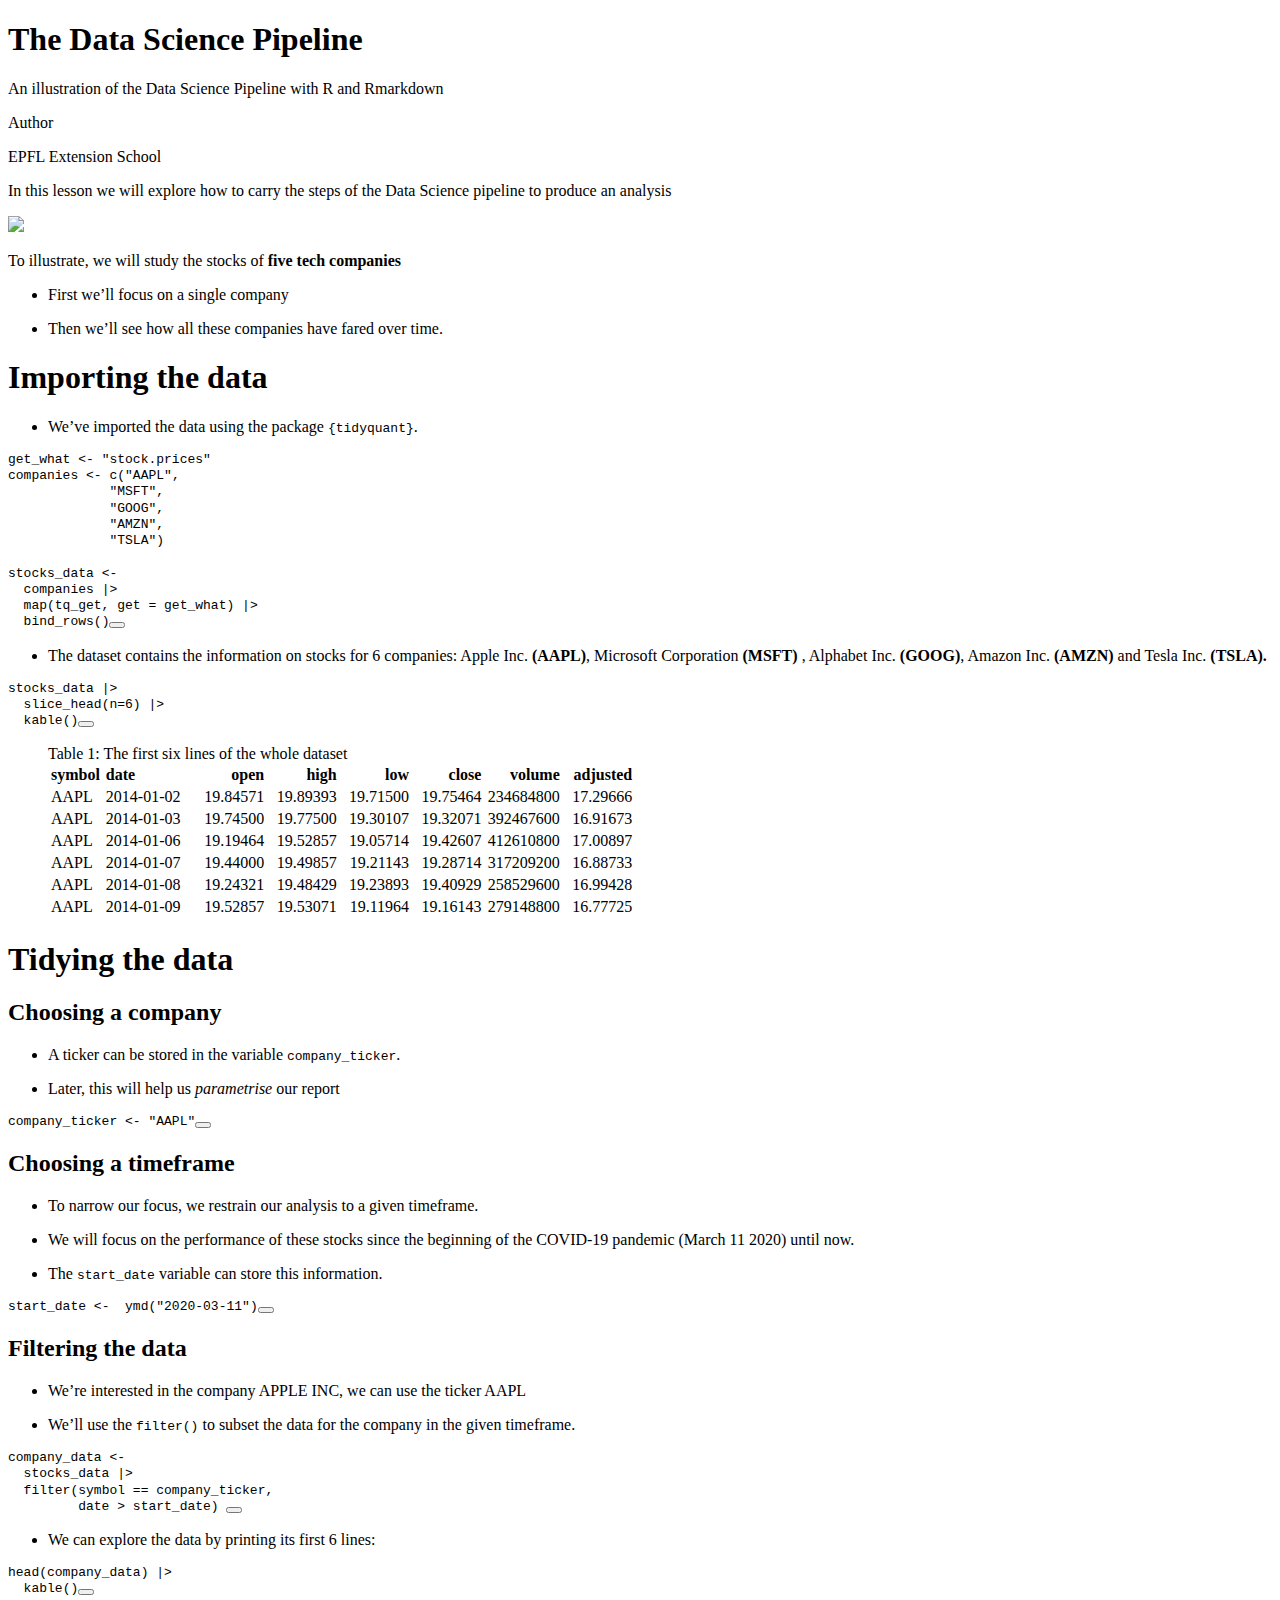
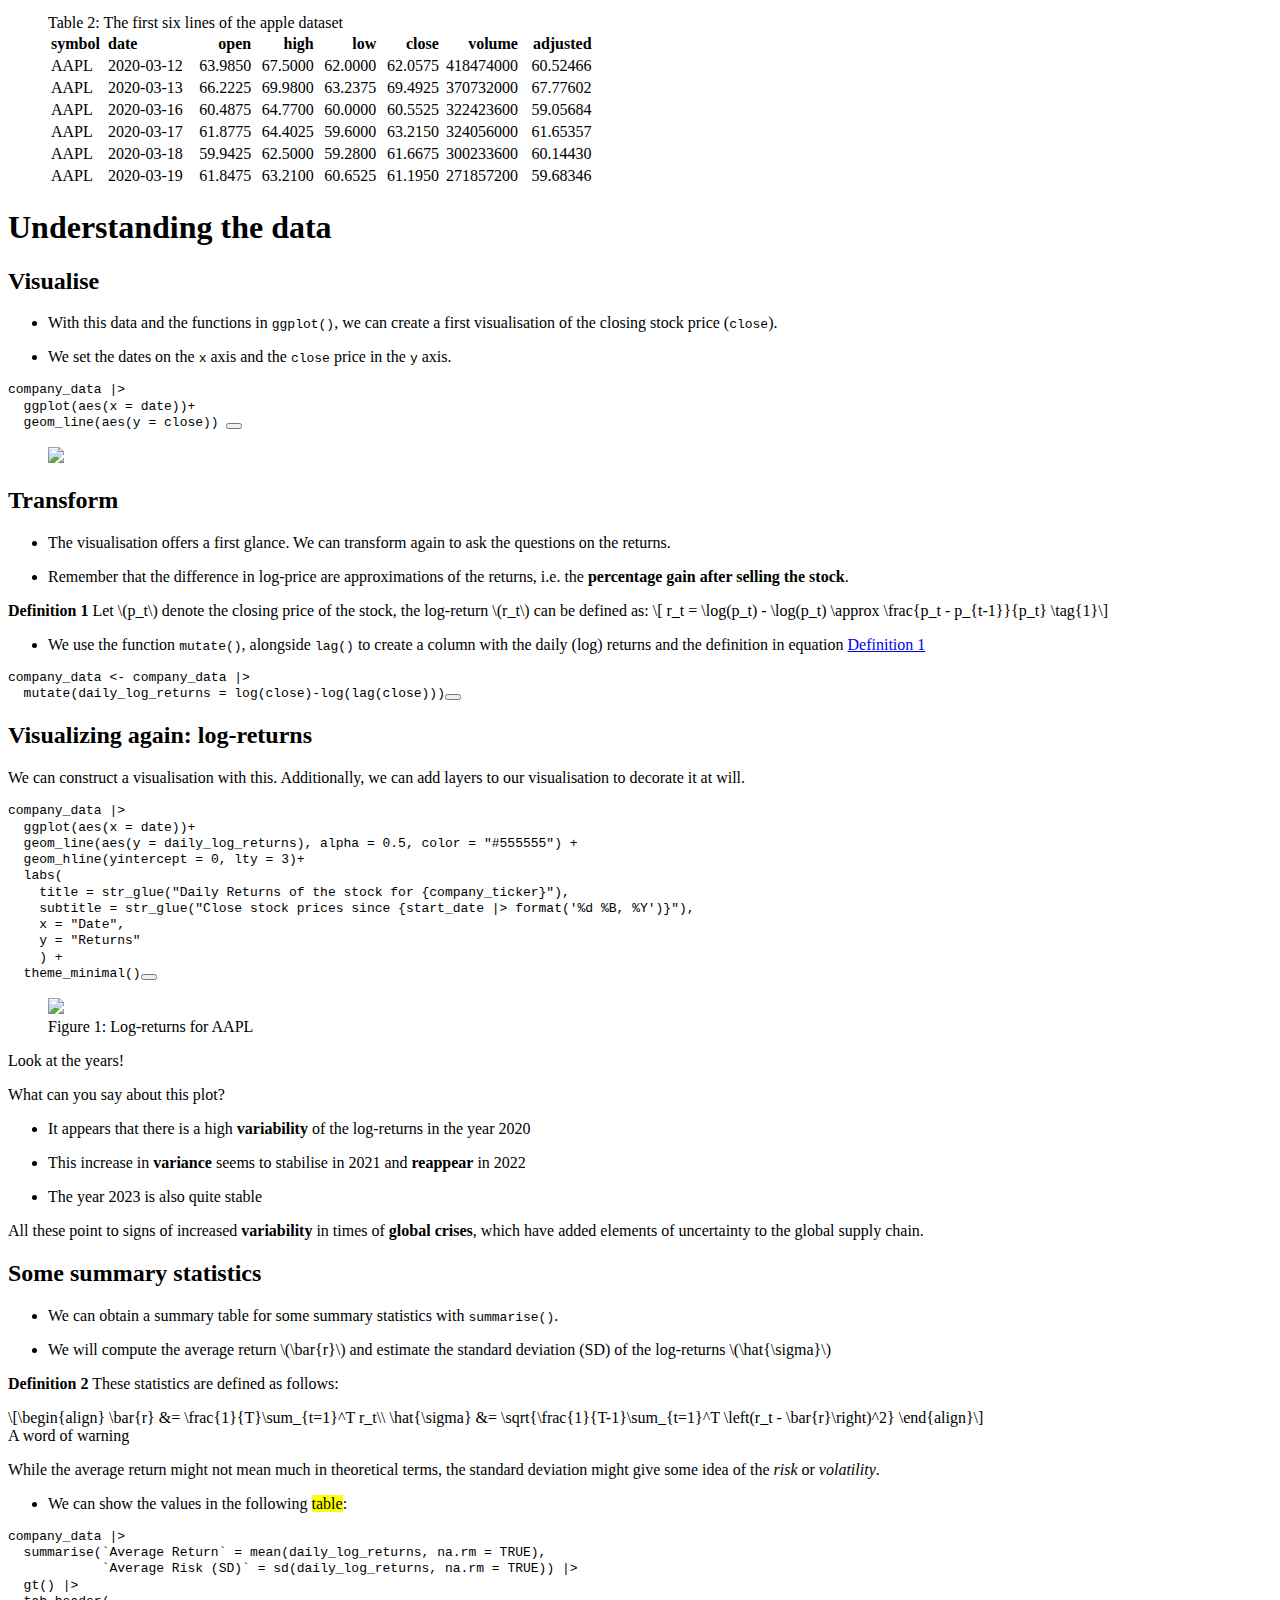
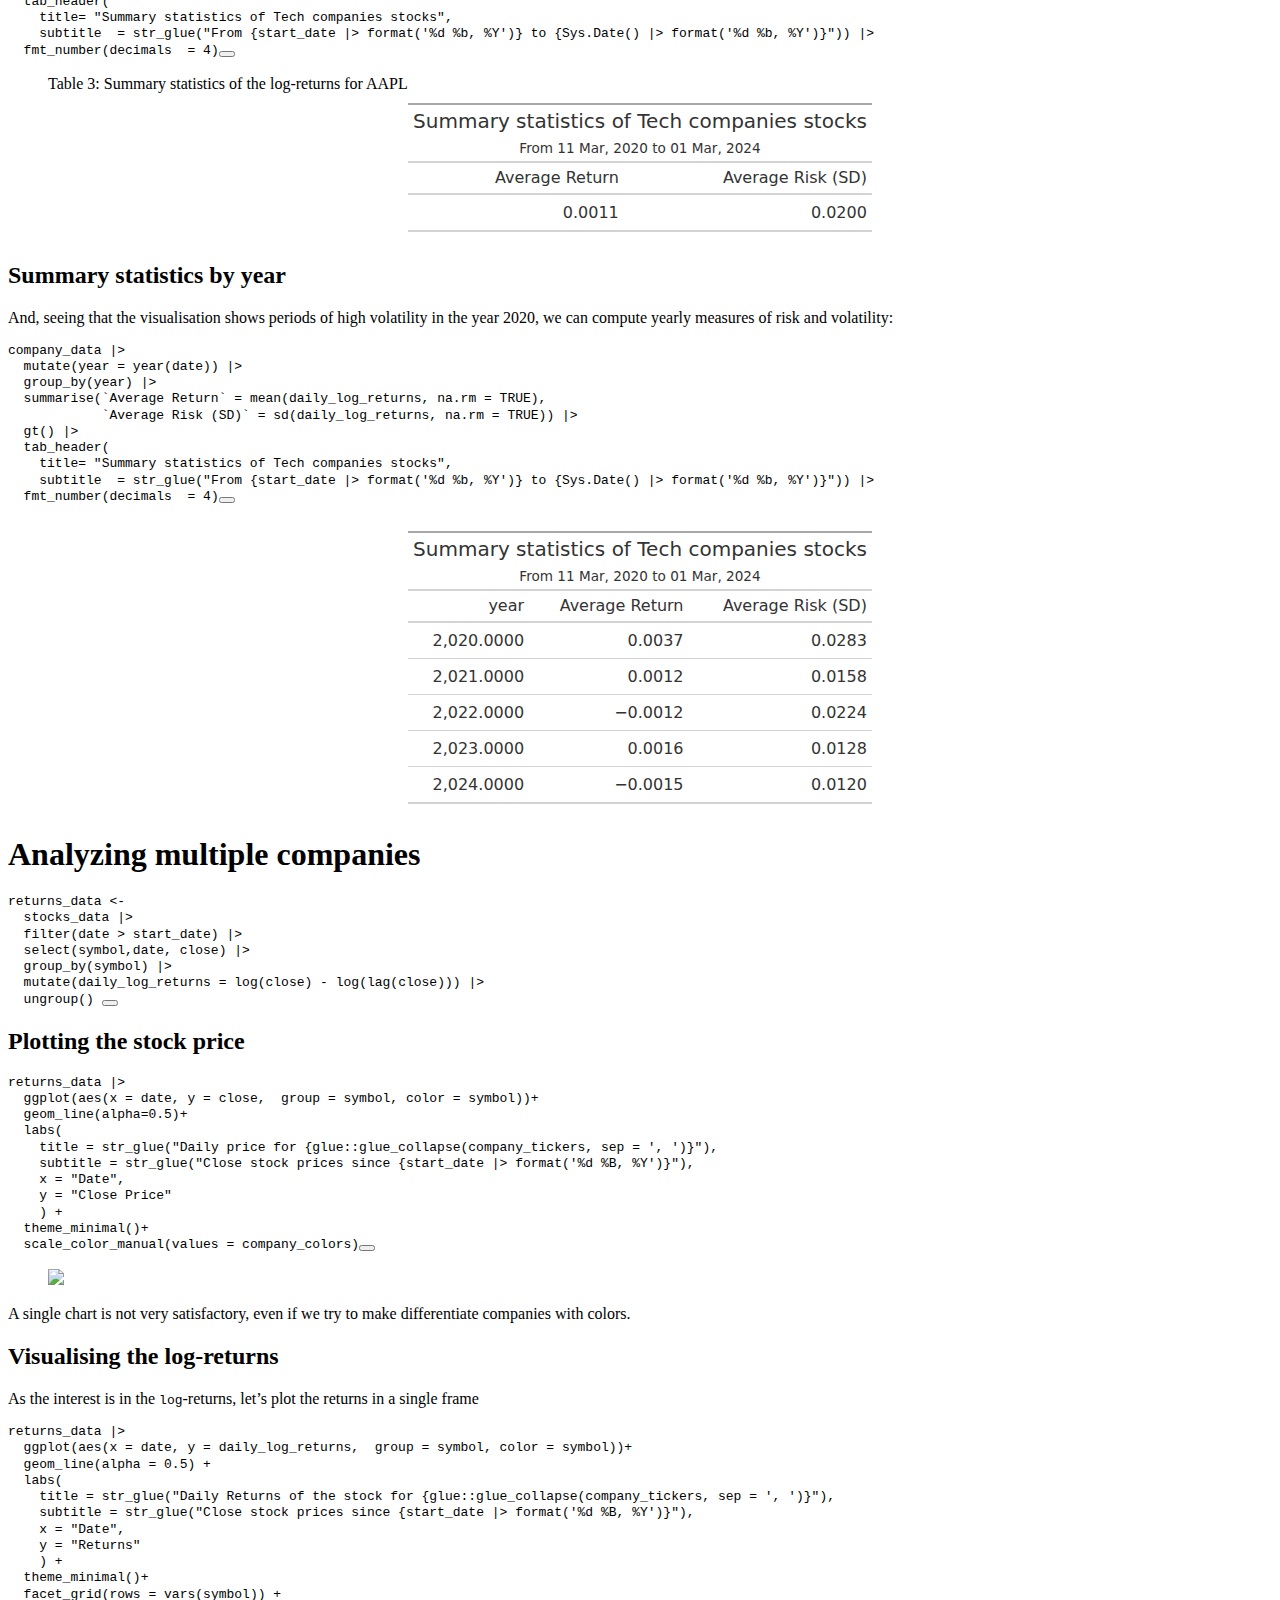
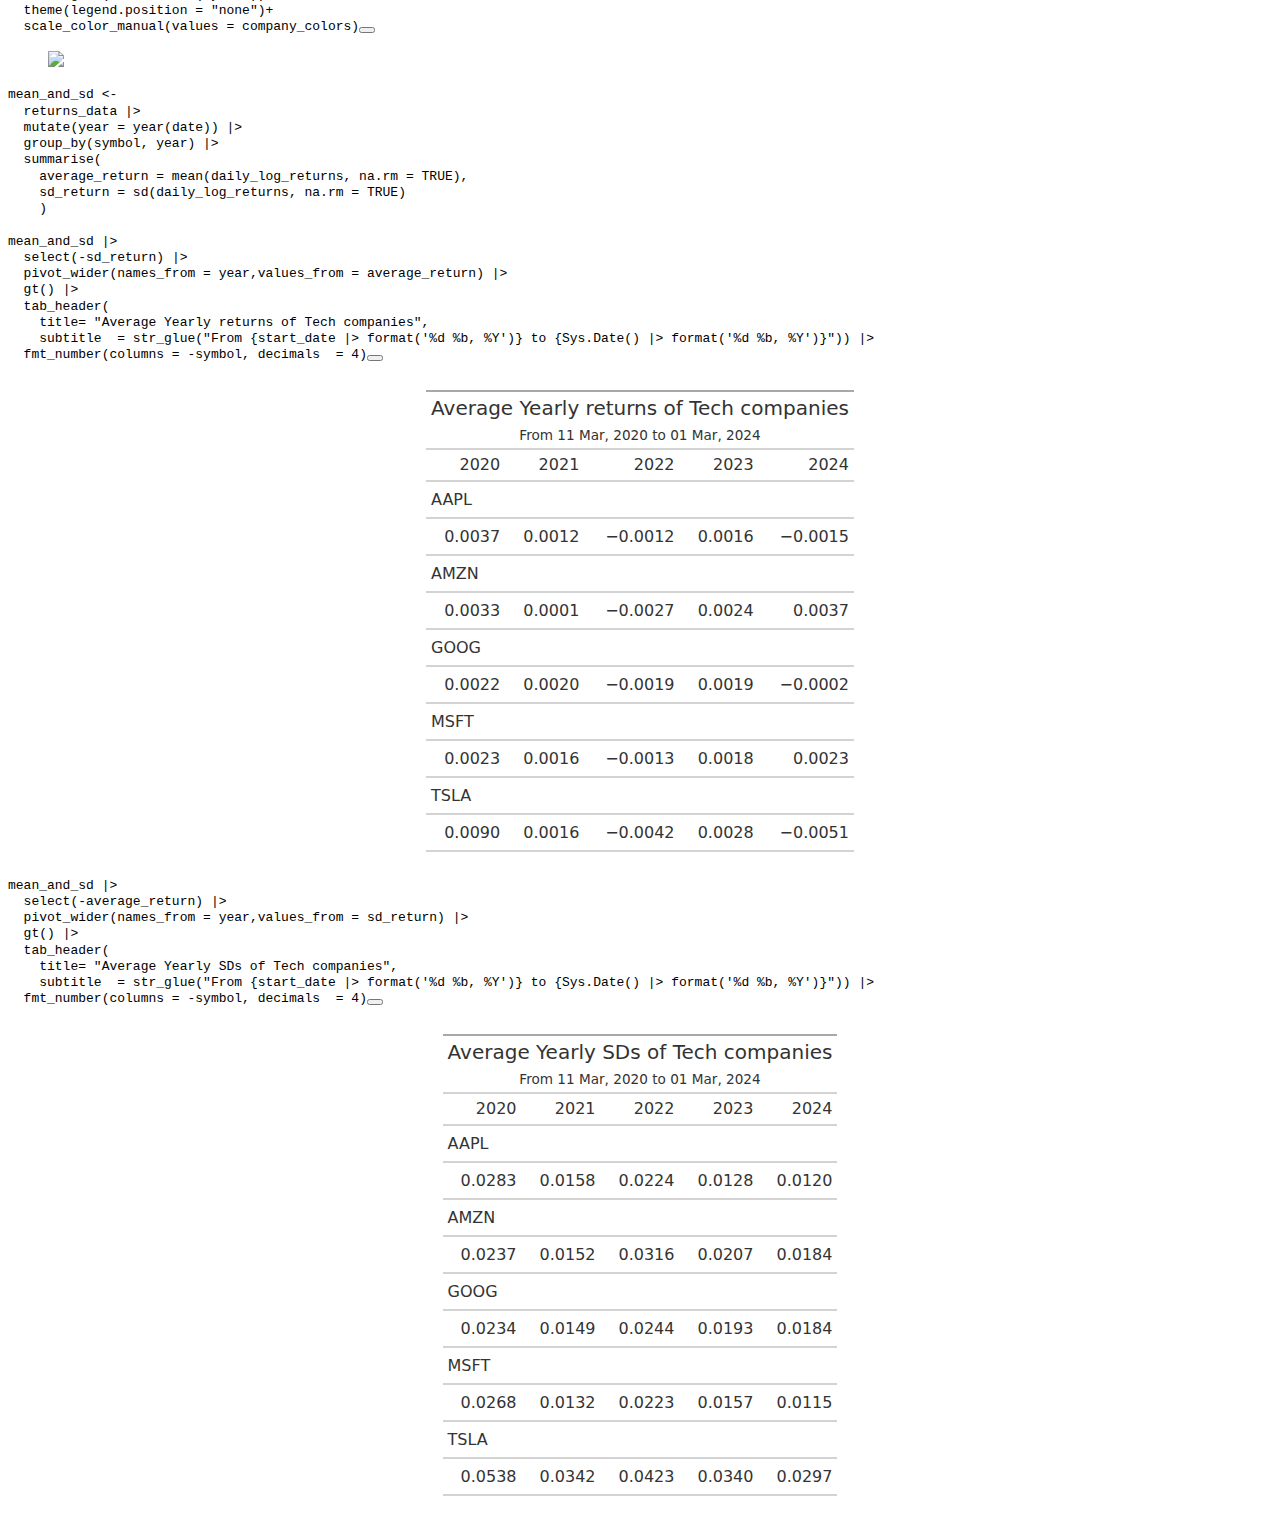
==== examples/1-report.html @ c5cb461c "First commit" ====
<!DOCTYPE html>
<html xmlns="http://www.w3.org/1999/xhtml" lang="en" xml:lang="en"><head>

<meta charset="utf-8">
<meta name="generator" content="quarto-1.4.549">

<meta name="viewport" content="width=device-width, initial-scale=1.0, user-scalable=yes">

<meta name="author" content="EPFL Extension School">

<title>The Data Science Pipeline</title>
<style>
code{white-space: pre-wrap;}
span.smallcaps{font-variant: small-caps;}
div.columns{display: flex; gap: min(4vw, 1.5em);}
div.column{flex: auto; overflow-x: auto;}
div.hanging-indent{margin-left: 1.5em; text-indent: -1.5em;}
ul.task-list{list-style: none;}
ul.task-list li input[type="checkbox"] {
  width: 0.8em;
  margin: 0 0.8em 0.2em -1em; /* quarto-specific, see https://github.com/quarto-dev/quarto-cli/issues/4556 */ 
  vertical-align: middle;
}
/* CSS for syntax highlighting */
pre > code.sourceCode { white-space: pre; position: relative; }
pre > code.sourceCode > span { line-height: 1.25; }
pre > code.sourceCode > span:empty { height: 1.2em; }
.sourceCode { overflow: visible; }
code.sourceCode > span { color: inherit; text-decoration: inherit; }
div.sourceCode { margin: 1em 0; }
pre.sourceCode { margin: 0; }
@media screen {
div.sourceCode { overflow: auto; }
}
@media print {
pre > code.sourceCode { white-space: pre-wrap; }
pre > code.sourceCode > span { text-indent: -5em; padding-left: 5em; }
}
pre.numberSource code
  { counter-reset: source-line 0; }
pre.numberSource code > span
  { position: relative; left: -4em; counter-increment: source-line; }
pre.numberSource code > span > a:first-child::before
  { content: counter(source-line);
    position: relative; left: -1em; text-align: right; vertical-align: baseline;
    border: none; display: inline-block;
    -webkit-touch-callout: none; -webkit-user-select: none;
    -khtml-user-select: none; -moz-user-select: none;
    -ms-user-select: none; user-select: none;
    padding: 0 4px; width: 4em;
  }
pre.numberSource { margin-left: 3em;  padding-left: 4px; }
div.sourceCode
  {   }
@media screen {
pre > code.sourceCode > span > a:first-child::before { text-decoration: underline; }
}
</style>


<script src="1-report_files/libs/clipboard/clipboard.min.js"></script>
<script src="1-report_files/libs/quarto-html/quarto.js"></script>
<script src="1-report_files/libs/quarto-html/popper.min.js"></script>
<script src="1-report_files/libs/quarto-html/tippy.umd.min.js"></script>
<script src="1-report_files/libs/quarto-html/anchor.min.js"></script>
<link href="1-report_files/libs/quarto-html/tippy.css" rel="stylesheet">
<link href="1-report_files/libs/quarto-html/quarto-syntax-highlighting.css" rel="stylesheet" id="quarto-text-highlighting-styles">
<script src="1-report_files/libs/bootstrap/bootstrap.min.js"></script>
<link href="1-report_files/libs/bootstrap/bootstrap-icons.css" rel="stylesheet">
<link href="1-report_files/libs/bootstrap/bootstrap.min.css" rel="stylesheet" id="quarto-bootstrap" data-mode="light">

  <script src="https://polyfill.io/v3/polyfill.min.js?features=es6"></script>
  <script src="https://cdn.jsdelivr.net/npm/mathjax@3/es5/tex-chtml-full.js" type="text/javascript"></script>

<script type="text/javascript">
const typesetMath = (el) => {
  if (window.MathJax) {
    // MathJax Typeset
    window.MathJax.typeset([el]);
  } else if (window.katex) {
    // KaTeX Render
    var mathElements = el.getElementsByClassName("math");
    var macros = [];
    for (var i = 0; i < mathElements.length; i++) {
      var texText = mathElements[i].firstChild;
      if (mathElements[i].tagName == "SPAN") {
        window.katex.render(texText.data, mathElements[i], {
          displayMode: mathElements[i].classList.contains('display'),
          throwOnError: false,
          macros: macros,
          fleqn: false
        });
      }
    }
  }
}
window.Quarto = {
  typesetMath
};
</script>

</head>

<body class="fullcontent">

<div id="quarto-content" class="page-columns page-rows-contents page-layout-article">

<main class="content" id="quarto-document-content">

<header id="title-block-header" class="quarto-title-block default">
<div class="quarto-title">
<h1 class="title">The Data Science Pipeline</h1>
<p class="subtitle lead">An illustration of the Data Science Pipeline with R and Rmarkdown</p>
</div>



<div class="quarto-title-meta">

    <div>
    <div class="quarto-title-meta-heading">Author</div>
    <div class="quarto-title-meta-contents">
             <p>EPFL Extension School </p>
          </div>
  </div>
    
  
    
  </div>
  


</header>


<p>In this lesson we will explore how to carry the steps of the Data Science pipeline to produce an analysis</p>
<p><img src="img/fig-data-pipeline-empty.png" class="img-fluid"></p>
<p>To illustrate, we will study the stocks of <strong>five tech companies</strong></p>
<ul>
<li><p>First we’ll focus on a single company</p></li>
<li><p>Then we’ll see how all these companies have fared over time.</p></li>
</ul>
<section id="importing-the-data" class="level1">
<h1>Importing the data</h1>
<ul>
<li>We’ve imported the data using the package <code>{tidyquant}</code>.</li>
</ul>
<div class="cell">
<div class="sourceCode cell-code" id="cb1"><pre class="sourceCode r code-with-copy"><code class="sourceCode r"><span id="cb1-1"><a href="#cb1-1" aria-hidden="true" tabindex="-1"></a>get_what <span class="ot">&lt;-</span> <span class="st">"stock.prices"</span></span>
<span id="cb1-2"><a href="#cb1-2" aria-hidden="true" tabindex="-1"></a>companies <span class="ot">&lt;-</span> <span class="fu">c</span>(<span class="st">"AAPL"</span>,</span>
<span id="cb1-3"><a href="#cb1-3" aria-hidden="true" tabindex="-1"></a>             <span class="st">"MSFT"</span>,</span>
<span id="cb1-4"><a href="#cb1-4" aria-hidden="true" tabindex="-1"></a>             <span class="st">"GOOG"</span>,</span>
<span id="cb1-5"><a href="#cb1-5" aria-hidden="true" tabindex="-1"></a>             <span class="st">"AMZN"</span>,</span>
<span id="cb1-6"><a href="#cb1-6" aria-hidden="true" tabindex="-1"></a>             <span class="st">"TSLA"</span>)</span>
<span id="cb1-7"><a href="#cb1-7" aria-hidden="true" tabindex="-1"></a></span>
<span id="cb1-8"><a href="#cb1-8" aria-hidden="true" tabindex="-1"></a>stocks_data <span class="ot">&lt;-</span> </span>
<span id="cb1-9"><a href="#cb1-9" aria-hidden="true" tabindex="-1"></a>  companies <span class="sc">|&gt;</span> </span>
<span id="cb1-10"><a href="#cb1-10" aria-hidden="true" tabindex="-1"></a>  <span class="fu">map</span>(tq_get, <span class="at">get =</span> get_what) <span class="sc">|&gt;</span> </span>
<span id="cb1-11"><a href="#cb1-11" aria-hidden="true" tabindex="-1"></a>  <span class="fu">bind_rows</span>()</span></code><button title="Copy to Clipboard" class="code-copy-button"><i class="bi"></i></button></pre></div>
</div>
<ul>
<li>The dataset contains the information on stocks for 6 companies: Apple Inc.&nbsp;<strong>(AAPL)</strong>, Microsoft Corporation <strong>(MSFT)</strong> , Alphabet Inc.&nbsp;<strong>(GOOG)</strong>, Amazon Inc.&nbsp;<strong>(AMZN)</strong> and Tesla Inc.&nbsp;<strong>(TSLA).</strong></li>
</ul>
<div class="cell">
<div class="sourceCode cell-code" id="cb2"><pre class="sourceCode r code-with-copy"><code class="sourceCode r"><span id="cb2-1"><a href="#cb2-1" aria-hidden="true" tabindex="-1"></a>stocks_data <span class="sc">|&gt;</span> </span>
<span id="cb2-2"><a href="#cb2-2" aria-hidden="true" tabindex="-1"></a>  <span class="fu">slice_head</span>(<span class="at">n=</span><span class="dv">6</span>) <span class="sc">|&gt;</span> </span>
<span id="cb2-3"><a href="#cb2-3" aria-hidden="true" tabindex="-1"></a>  <span class="fu">kable</span>()</span></code><button title="Copy to Clipboard" class="code-copy-button"><i class="bi"></i></button></pre></div>
<div id="tbl-data" class="cell quarto-float anchored">
<figure class="quarto-float quarto-float-tbl figure">
<figcaption class="quarto-float-caption-top quarto-float-caption quarto-float-tbl" id="tbl-data-caption-0ceaefa1-69ba-4598-a22c-09a6ac19f8ca">
Table&nbsp;1: The first six lines of the whole dataset
</figcaption>
<div aria-describedby="tbl-data-caption-0ceaefa1-69ba-4598-a22c-09a6ac19f8ca">
<div class="cell-output-display">
<table class="do-not-create-environment cell table table-sm table-striped small">
<colgroup>
<col style="width: 9%">
<col style="width: 15%">
<col style="width: 12%">
<col style="width: 12%">
<col style="width: 12%">
<col style="width: 12%">
<col style="width: 13%">
<col style="width: 12%">
</colgroup>
<thead>
<tr class="header">
<th style="text-align: left;">symbol</th>
<th style="text-align: left;">date</th>
<th style="text-align: right;">open</th>
<th style="text-align: right;">high</th>
<th style="text-align: right;">low</th>
<th style="text-align: right;">close</th>
<th style="text-align: right;">volume</th>
<th style="text-align: right;">adjusted</th>
</tr>
</thead>
<tbody>
<tr class="odd">
<td style="text-align: left;">AAPL</td>
<td style="text-align: left;">2014-01-02</td>
<td style="text-align: right;">19.84571</td>
<td style="text-align: right;">19.89393</td>
<td style="text-align: right;">19.71500</td>
<td style="text-align: right;">19.75464</td>
<td style="text-align: right;">234684800</td>
<td style="text-align: right;">17.29666</td>
</tr>
<tr class="even">
<td style="text-align: left;">AAPL</td>
<td style="text-align: left;">2014-01-03</td>
<td style="text-align: right;">19.74500</td>
<td style="text-align: right;">19.77500</td>
<td style="text-align: right;">19.30107</td>
<td style="text-align: right;">19.32071</td>
<td style="text-align: right;">392467600</td>
<td style="text-align: right;">16.91673</td>
</tr>
<tr class="odd">
<td style="text-align: left;">AAPL</td>
<td style="text-align: left;">2014-01-06</td>
<td style="text-align: right;">19.19464</td>
<td style="text-align: right;">19.52857</td>
<td style="text-align: right;">19.05714</td>
<td style="text-align: right;">19.42607</td>
<td style="text-align: right;">412610800</td>
<td style="text-align: right;">17.00897</td>
</tr>
<tr class="even">
<td style="text-align: left;">AAPL</td>
<td style="text-align: left;">2014-01-07</td>
<td style="text-align: right;">19.44000</td>
<td style="text-align: right;">19.49857</td>
<td style="text-align: right;">19.21143</td>
<td style="text-align: right;">19.28714</td>
<td style="text-align: right;">317209200</td>
<td style="text-align: right;">16.88733</td>
</tr>
<tr class="odd">
<td style="text-align: left;">AAPL</td>
<td style="text-align: left;">2014-01-08</td>
<td style="text-align: right;">19.24321</td>
<td style="text-align: right;">19.48429</td>
<td style="text-align: right;">19.23893</td>
<td style="text-align: right;">19.40929</td>
<td style="text-align: right;">258529600</td>
<td style="text-align: right;">16.99428</td>
</tr>
<tr class="even">
<td style="text-align: left;">AAPL</td>
<td style="text-align: left;">2014-01-09</td>
<td style="text-align: right;">19.52857</td>
<td style="text-align: right;">19.53071</td>
<td style="text-align: right;">19.11964</td>
<td style="text-align: right;">19.16143</td>
<td style="text-align: right;">279148800</td>
<td style="text-align: right;">16.77725</td>
</tr>
</tbody>
</table>
</div>
</div>
</figure>
</div>
</div>
</section>
<section id="tidying-the-data" class="level1">
<h1>Tidying the data</h1>
<section id="choosing-a-company" class="level2">
<h2 class="anchored" data-anchor-id="choosing-a-company">Choosing a company</h2>
<ul>
<li><p>A ticker can be stored in the variable <code>company_ticker</code>.</p></li>
<li><p>Later, this will help us <em>parametrise</em> our report</p></li>
</ul>
<div class="cell">
<div class="sourceCode cell-code" id="cb3"><pre class="sourceCode r code-with-copy"><code class="sourceCode r"><span id="cb3-1"><a href="#cb3-1" aria-hidden="true" tabindex="-1"></a>company_ticker <span class="ot">&lt;-</span> <span class="st">"AAPL"</span></span></code><button title="Copy to Clipboard" class="code-copy-button"><i class="bi"></i></button></pre></div>
</div>
</section>
<section id="choosing-a-timeframe" class="level2">
<h2 class="anchored" data-anchor-id="choosing-a-timeframe">Choosing a timeframe</h2>
<ul>
<li><p>To narrow our focus, we restrain our analysis to a given timeframe.</p></li>
<li><p>We will focus on the performance of these stocks since the beginning of the COVID-19 pandemic (March 11 2020) until now.</p></li>
<li><p>The <code>start_date</code> variable can store this information.</p></li>
</ul>
<div class="cell">
<div class="sourceCode cell-code" id="cb4"><pre class="sourceCode r code-with-copy"><code class="sourceCode r"><span id="cb4-1"><a href="#cb4-1" aria-hidden="true" tabindex="-1"></a>start_date <span class="ot">&lt;-</span>  <span class="fu">ymd</span>(<span class="st">"2020-03-11"</span>)</span></code><button title="Copy to Clipboard" class="code-copy-button"><i class="bi"></i></button></pre></div>
</div>
</section>
<section id="filtering-the-data" class="level2">
<h2 class="anchored" data-anchor-id="filtering-the-data">Filtering the data</h2>
<ul>
<li><p>We’re interested in the company APPLE INC, we can use the ticker AAPL</p></li>
<li><p>We’ll use the <code>filter()</code> to subset the data for the company in the given timeframe.</p></li>
</ul>
<div class="cell">
<div class="sourceCode cell-code" id="cb5"><pre class="sourceCode r code-with-copy"><code class="sourceCode r"><span id="cb5-1"><a href="#cb5-1" aria-hidden="true" tabindex="-1"></a>company_data <span class="ot">&lt;-</span> </span>
<span id="cb5-2"><a href="#cb5-2" aria-hidden="true" tabindex="-1"></a>  stocks_data <span class="sc">|&gt;</span> </span>
<span id="cb5-3"><a href="#cb5-3" aria-hidden="true" tabindex="-1"></a>  <span class="fu">filter</span>(symbol <span class="sc">==</span> company_ticker, </span>
<span id="cb5-4"><a href="#cb5-4" aria-hidden="true" tabindex="-1"></a>         date <span class="sc">&gt;</span> start_date) </span></code><button title="Copy to Clipboard" class="code-copy-button"><i class="bi"></i></button></pre></div>
</div>
<ul>
<li>We can explore the data by printing its first 6 lines:</li>
</ul>
<div class="cell">
<div class="sourceCode cell-code" id="cb6"><pre class="sourceCode r code-with-copy"><code class="sourceCode r"><span id="cb6-1"><a href="#cb6-1" aria-hidden="true" tabindex="-1"></a><span class="fu">head</span>(company_data) <span class="sc">|&gt;</span> </span>
<span id="cb6-2"><a href="#cb6-2" aria-hidden="true" tabindex="-1"></a>  <span class="fu">kable</span>()</span></code><button title="Copy to Clipboard" class="code-copy-button"><i class="bi"></i></button></pre></div>
<div id="tbl-clean-data" class="cell quarto-float anchored">
<figure class="quarto-float quarto-float-tbl figure">
<figcaption class="quarto-float-caption-top quarto-float-caption quarto-float-tbl" id="tbl-clean-data-caption-0ceaefa1-69ba-4598-a22c-09a6ac19f8ca">
Table&nbsp;2: The first six lines of the apple dataset
</figcaption>
<div aria-describedby="tbl-clean-data-caption-0ceaefa1-69ba-4598-a22c-09a6ac19f8ca">
<div class="cell-output-display">
<table class="do-not-create-environment cell table table-sm table-striped small">
<colgroup>
<col style="width: 10%">
<col style="width: 15%">
<col style="width: 11%">
<col style="width: 11%">
<col style="width: 11%">
<col style="width: 11%">
<col style="width: 14%">
<col style="width: 13%">
</colgroup>
<thead>
<tr class="header">
<th style="text-align: left;">symbol</th>
<th style="text-align: left;">date</th>
<th style="text-align: right;">open</th>
<th style="text-align: right;">high</th>
<th style="text-align: right;">low</th>
<th style="text-align: right;">close</th>
<th style="text-align: right;">volume</th>
<th style="text-align: right;">adjusted</th>
</tr>
</thead>
<tbody>
<tr class="odd">
<td style="text-align: left;">AAPL</td>
<td style="text-align: left;">2020-03-12</td>
<td style="text-align: right;">63.9850</td>
<td style="text-align: right;">67.5000</td>
<td style="text-align: right;">62.0000</td>
<td style="text-align: right;">62.0575</td>
<td style="text-align: right;">418474000</td>
<td style="text-align: right;">60.52466</td>
</tr>
<tr class="even">
<td style="text-align: left;">AAPL</td>
<td style="text-align: left;">2020-03-13</td>
<td style="text-align: right;">66.2225</td>
<td style="text-align: right;">69.9800</td>
<td style="text-align: right;">63.2375</td>
<td style="text-align: right;">69.4925</td>
<td style="text-align: right;">370732000</td>
<td style="text-align: right;">67.77602</td>
</tr>
<tr class="odd">
<td style="text-align: left;">AAPL</td>
<td style="text-align: left;">2020-03-16</td>
<td style="text-align: right;">60.4875</td>
<td style="text-align: right;">64.7700</td>
<td style="text-align: right;">60.0000</td>
<td style="text-align: right;">60.5525</td>
<td style="text-align: right;">322423600</td>
<td style="text-align: right;">59.05684</td>
</tr>
<tr class="even">
<td style="text-align: left;">AAPL</td>
<td style="text-align: left;">2020-03-17</td>
<td style="text-align: right;">61.8775</td>
<td style="text-align: right;">64.4025</td>
<td style="text-align: right;">59.6000</td>
<td style="text-align: right;">63.2150</td>
<td style="text-align: right;">324056000</td>
<td style="text-align: right;">61.65357</td>
</tr>
<tr class="odd">
<td style="text-align: left;">AAPL</td>
<td style="text-align: left;">2020-03-18</td>
<td style="text-align: right;">59.9425</td>
<td style="text-align: right;">62.5000</td>
<td style="text-align: right;">59.2800</td>
<td style="text-align: right;">61.6675</td>
<td style="text-align: right;">300233600</td>
<td style="text-align: right;">60.14430</td>
</tr>
<tr class="even">
<td style="text-align: left;">AAPL</td>
<td style="text-align: left;">2020-03-19</td>
<td style="text-align: right;">61.8475</td>
<td style="text-align: right;">63.2100</td>
<td style="text-align: right;">60.6525</td>
<td style="text-align: right;">61.1950</td>
<td style="text-align: right;">271857200</td>
<td style="text-align: right;">59.68346</td>
</tr>
</tbody>
</table>
</div>
</div>
</figure>
</div>
</div>
</section>
</section>
<section id="understanding-the-data" class="level1">
<h1>Understanding the data</h1>
<section id="visualise" class="level2">
<h2 class="anchored" data-anchor-id="visualise">Visualise</h2>
<ul>
<li><p>With this data and the functions in <code>ggplot()</code>, we can create a first visualisation of the closing stock price (<code>close</code>).</p></li>
<li><p>We set the dates on the <code>x</code> axis and the <code>close</code> price in the <code>y</code> axis.</p></li>
</ul>
<div class="cell">
<div class="sourceCode cell-code" id="cb7"><pre class="sourceCode r code-with-copy"><code class="sourceCode r"><span id="cb7-1"><a href="#cb7-1" aria-hidden="true" tabindex="-1"></a>company_data <span class="sc">|&gt;</span> </span>
<span id="cb7-2"><a href="#cb7-2" aria-hidden="true" tabindex="-1"></a>  <span class="fu">ggplot</span>(<span class="fu">aes</span>(<span class="at">x =</span> date))<span class="sc">+</span></span>
<span id="cb7-3"><a href="#cb7-3" aria-hidden="true" tabindex="-1"></a>  <span class="fu">geom_line</span>(<span class="fu">aes</span>(<span class="at">y =</span> close)) </span></code><button title="Copy to Clipboard" class="code-copy-button"><i class="bi"></i></button></pre></div>
<div class="cell-output-display">
<div>
<figure class="figure">
<p><img src="1-report_files/figure-html/unnamed-chunk-6-1.png" class="img-fluid figure-img" width="672"></p>
</figure>
</div>
</div>
</div>
</section>
<section id="transform" class="level2">
<h2 class="anchored" data-anchor-id="transform">Transform</h2>
<ul>
<li><p>The visualisation offers a first glance. We can transform again to ask the questions on the returns.</p></li>
<li><p>Remember that the difference in log-price are approximations of the returns, i.e.&nbsp;the <strong>percentage gain after selling the stock</strong>.</p></li>
</ul>
<div id="def-log-returns" class="theorem definition">
<p><span class="theorem-title"><strong>Definition 1</strong></span> Let <span class="math inline">\(p_t\)</span> denote the closing price of the stock, the log-return <span class="math inline">\(r_t\)</span> can be defined as: <span id="eq-return-definition"><span class="math display">\[
r_t = \log(p_t) - \log(p_t) \approx \frac{p_t - p_{t-1}}{p_t}
\tag{1}\]</span></span></p>
</div>
<ul>
<li>We use the function <code>mutate()</code>, alongside <code>lag()</code> to create a column with the daily (log) returns and the definition in equation <a href="#def-log-returns" class="quarto-xref">Definition&nbsp;1</a></li>
</ul>
<div class="cell">
<div class="sourceCode cell-code" id="cb8"><pre class="sourceCode r code-with-copy"><code class="sourceCode r"><span id="cb8-1"><a href="#cb8-1" aria-hidden="true" tabindex="-1"></a>company_data <span class="ot">&lt;-</span> company_data <span class="sc">|&gt;</span> </span>
<span id="cb8-2"><a href="#cb8-2" aria-hidden="true" tabindex="-1"></a>  <span class="fu">mutate</span>(<span class="at">daily_log_returns =</span> <span class="fu">log</span>(close)<span class="sc">-</span><span class="fu">log</span>(<span class="fu">lag</span>(close)))</span></code><button title="Copy to Clipboard" class="code-copy-button"><i class="bi"></i></button></pre></div>
</div>
</section>
<section id="visualizing-again-log-returns" class="level2">
<h2 class="anchored" data-anchor-id="visualizing-again-log-returns">Visualizing again: log-returns</h2>
<p>We can construct a visualisation with this. Additionally, we can add layers to our visualisation to decorate it at will.</p>
<div class="cell">
<div class="sourceCode cell-code" id="cb9"><pre class="sourceCode r code-with-copy"><code class="sourceCode r"><span id="cb9-1"><a href="#cb9-1" aria-hidden="true" tabindex="-1"></a>company_data <span class="sc">|&gt;</span> </span>
<span id="cb9-2"><a href="#cb9-2" aria-hidden="true" tabindex="-1"></a>  <span class="fu">ggplot</span>(<span class="fu">aes</span>(<span class="at">x =</span> date))<span class="sc">+</span></span>
<span id="cb9-3"><a href="#cb9-3" aria-hidden="true" tabindex="-1"></a>  <span class="fu">geom_line</span>(<span class="fu">aes</span>(<span class="at">y =</span> daily_log_returns), <span class="at">alpha =</span> <span class="fl">0.5</span>, <span class="at">color =</span> <span class="st">"#555555"</span>) <span class="sc">+</span></span>
<span id="cb9-4"><a href="#cb9-4" aria-hidden="true" tabindex="-1"></a>  <span class="fu">geom_hline</span>(<span class="at">yintercept =</span> <span class="dv">0</span>, <span class="at">lty =</span> <span class="dv">3</span>)<span class="sc">+</span></span>
<span id="cb9-5"><a href="#cb9-5" aria-hidden="true" tabindex="-1"></a>  <span class="fu">labs</span>(</span>
<span id="cb9-6"><a href="#cb9-6" aria-hidden="true" tabindex="-1"></a>    <span class="at">title =</span> <span class="fu">str_glue</span>(<span class="st">"Daily Returns of the stock for {company_ticker}"</span>), </span>
<span id="cb9-7"><a href="#cb9-7" aria-hidden="true" tabindex="-1"></a>    <span class="at">subtitle =</span> <span class="fu">str_glue</span>(<span class="st">"Close stock prices since {start_date |&gt; format('%d %B, %Y')}"</span>),</span>
<span id="cb9-8"><a href="#cb9-8" aria-hidden="true" tabindex="-1"></a>    <span class="at">x =</span> <span class="st">"Date"</span>,</span>
<span id="cb9-9"><a href="#cb9-9" aria-hidden="true" tabindex="-1"></a>    <span class="at">y =</span> <span class="st">"Returns"</span></span>
<span id="cb9-10"><a href="#cb9-10" aria-hidden="true" tabindex="-1"></a>    ) <span class="sc">+</span> </span>
<span id="cb9-11"><a href="#cb9-11" aria-hidden="true" tabindex="-1"></a>  <span class="fu">theme_minimal</span>()</span></code><button title="Copy to Clipboard" class="code-copy-button"><i class="bi"></i></button></pre></div>
<div class="cell-output-display">
<div id="fig-log-returns-aapl" class="quarto-figure quarto-figure-center quarto-float anchored">
<figure class="quarto-float quarto-float-fig figure">
<div aria-describedby="fig-log-returns-aapl-caption-0ceaefa1-69ba-4598-a22c-09a6ac19f8ca">
<img src="1-report_files/figure-html/fig-log-returns-aapl-1.png" class="img-fluid figure-img" width="672">
</div>
<figcaption class="quarto-float-caption-bottom quarto-float-caption quarto-float-fig" id="fig-log-returns-aapl-caption-0ceaefa1-69ba-4598-a22c-09a6ac19f8ca">
Figure&nbsp;1: Log-returns for AAPL
</figcaption>
</figure>
</div>
</div>
</div>
<div class="callout callout-style-default callout-important callout-titled">
<div class="callout-header d-flex align-content-center">
<div class="callout-icon-container">
<i class="callout-icon"></i>
</div>
<div class="callout-title-container flex-fill">
Look at the years!
</div>
</div>
<div class="callout-body-container callout-body">
<p>What can you say about this plot?</p>
<ul>
<li><p>It appears that there is a high <strong>variability</strong> of the log-returns in the year 2020</p></li>
<li><p>This increase in <strong>variance</strong> seems to stabilise in 2021 and <strong>reappear</strong> in 2022</p></li>
<li><p>The year 2023 is also quite stable</p></li>
</ul>
<p>All these point to signs of increased <strong>variability</strong> in times of <strong>global crises</strong>, which have added elements of uncertainty to the global supply chain.</p>
</div>
</div>
</section>
<section id="some-summary-statistics" class="level2">
<h2 class="anchored" data-anchor-id="some-summary-statistics">Some summary statistics</h2>
<ul>
<li><p>We can obtain a summary table for some summary statistics with <code>summarise()</code>.</p></li>
<li><p>We will compute the average return <span class="math inline">\(\bar{r}\)</span> and estimate the standard deviation (SD) of the log-returns <span class="math inline">\(\hat{\sigma}\)</span></p></li>
</ul>
<div id="def-summary-statistics" class="theorem definition">
<p><span class="theorem-title"><strong>Definition 2</strong></span> These statistics are defined as follows:</p>
<span class="math display">\[\begin{align}
  \bar{r} &amp;= \frac{1}{T}\sum_{t=1}^T r_t\\
  \hat{\sigma}  &amp;= \sqrt{\frac{1}{T-1}\sum_{t=1}^T \left(r_t - \bar{r}\right)^2}
\end{align}\]</span>
</div>
<div class="callout callout-style-default callout-caution callout-titled">
<div class="callout-header d-flex align-content-center">
<div class="callout-icon-container">
<i class="callout-icon"></i>
</div>
<div class="callout-title-container flex-fill">
A word of warning
</div>
</div>
<div class="callout-body-container callout-body">
<p>While the average return might not mean much in theoretical terms, the standard deviation might give some idea of the <em>risk</em> or <em>volatility</em>.</p>
</div>
</div>
<ul>
<li>We can show the values in the following <mark>table</mark>:</li>
</ul>
<div class="cell">
<div class="sourceCode cell-code" id="cb10"><pre class="sourceCode r code-with-copy"><code class="sourceCode r"><span id="cb10-1"><a href="#cb10-1" aria-hidden="true" tabindex="-1"></a>company_data <span class="sc">|&gt;</span> </span>
<span id="cb10-2"><a href="#cb10-2" aria-hidden="true" tabindex="-1"></a>  <span class="fu">summarise</span>(<span class="st">`</span><span class="at">Average Return</span><span class="st">`</span> <span class="ot">=</span> <span class="fu">mean</span>(daily_log_returns, <span class="at">na.rm =</span> <span class="cn">TRUE</span>), </span>
<span id="cb10-3"><a href="#cb10-3" aria-hidden="true" tabindex="-1"></a>            <span class="st">`</span><span class="at">Average Risk (SD)</span><span class="st">`</span> <span class="ot">=</span> <span class="fu">sd</span>(daily_log_returns, <span class="at">na.rm =</span> <span class="cn">TRUE</span>)) <span class="sc">|&gt;</span> </span>
<span id="cb10-4"><a href="#cb10-4" aria-hidden="true" tabindex="-1"></a>  <span class="fu">gt</span>() <span class="sc">|&gt;</span> </span>
<span id="cb10-5"><a href="#cb10-5" aria-hidden="true" tabindex="-1"></a>  <span class="fu">tab_header</span>(</span>
<span id="cb10-6"><a href="#cb10-6" aria-hidden="true" tabindex="-1"></a>    <span class="at">title=</span> <span class="st">"Summary statistics of Tech companies stocks"</span>,</span>
<span id="cb10-7"><a href="#cb10-7" aria-hidden="true" tabindex="-1"></a>    <span class="at">subtitle  =</span> <span class="fu">str_glue</span>(<span class="st">"From {start_date |&gt; format('%d %b, %Y')} to {Sys.Date() |&gt; format('%d %b, %Y')}"</span>)) <span class="sc">|&gt;</span> </span>
<span id="cb10-8"><a href="#cb10-8" aria-hidden="true" tabindex="-1"></a>  <span class="fu">fmt_number</span>(<span class="at">decimals  =</span> <span class="dv">4</span>)</span></code><button title="Copy to Clipboard" class="code-copy-button"><i class="bi"></i></button></pre></div>
<div id="tbl-summary-aapl" class="cell quarto-float anchored">
<figure class="quarto-float quarto-float-tbl figure">
<figcaption class="quarto-float-caption-top quarto-float-caption quarto-float-tbl" id="tbl-summary-aapl-caption-0ceaefa1-69ba-4598-a22c-09a6ac19f8ca">
Table&nbsp;3: Summary statistics of the log-returns for AAPL
</figcaption>
<div aria-describedby="tbl-summary-aapl-caption-0ceaefa1-69ba-4598-a22c-09a6ac19f8ca">
<div class="cell-output-display">
<div id="lhdkmybqls" style="padding-left:0px;padding-right:0px;padding-top:10px;padding-bottom:10px;overflow-x:auto;overflow-y:auto;width:auto;height:auto;">
<style>#lhdkmybqls table {
  font-family: system-ui, 'Segoe UI', Roboto, Helvetica, Arial, sans-serif, 'Apple Color Emoji', 'Segoe UI Emoji', 'Segoe UI Symbol', 'Noto Color Emoji';
  -webkit-font-smoothing: antialiased;
  -moz-osx-font-smoothing: grayscale;
}

#lhdkmybqls thead, #lhdkmybqls tbody, #lhdkmybqls tfoot, #lhdkmybqls tr, #lhdkmybqls td, #lhdkmybqls th {
  border-style: none;
}

#lhdkmybqls p {
  margin: 0;
  padding: 0;
}

#lhdkmybqls .gt_table {
  display: table;
  border-collapse: collapse;
  line-height: normal;
  margin-left: auto;
  margin-right: auto;
  color: #333333;
  font-size: 16px;
  font-weight: normal;
  font-style: normal;
  background-color: #FFFFFF;
  width: auto;
  border-top-style: solid;
  border-top-width: 2px;
  border-top-color: #A8A8A8;
  border-right-style: none;
  border-right-width: 2px;
  border-right-color: #D3D3D3;
  border-bottom-style: solid;
  border-bottom-width: 2px;
  border-bottom-color: #A8A8A8;
  border-left-style: none;
  border-left-width: 2px;
  border-left-color: #D3D3D3;
}

#lhdkmybqls .gt_caption {
  padding-top: 4px;
  padding-bottom: 4px;
}

#lhdkmybqls .gt_title {
  color: #333333;
  font-size: 125%;
  font-weight: initial;
  padding-top: 4px;
  padding-bottom: 4px;
  padding-left: 5px;
  padding-right: 5px;
  border-bottom-color: #FFFFFF;
  border-bottom-width: 0;
}

#lhdkmybqls .gt_subtitle {
  color: #333333;
  font-size: 85%;
  font-weight: initial;
  padding-top: 3px;
  padding-bottom: 5px;
  padding-left: 5px;
  padding-right: 5px;
  border-top-color: #FFFFFF;
  border-top-width: 0;
}

#lhdkmybqls .gt_heading {
  background-color: #FFFFFF;
  text-align: center;
  border-bottom-color: #FFFFFF;
  border-left-style: none;
  border-left-width: 1px;
  border-left-color: #D3D3D3;
  border-right-style: none;
  border-right-width: 1px;
  border-right-color: #D3D3D3;
}

#lhdkmybqls .gt_bottom_border {
  border-bottom-style: solid;
  border-bottom-width: 2px;
  border-bottom-color: #D3D3D3;
}

#lhdkmybqls .gt_col_headings {
  border-top-style: solid;
  border-top-width: 2px;
  border-top-color: #D3D3D3;
  border-bottom-style: solid;
  border-bottom-width: 2px;
  border-bottom-color: #D3D3D3;
  border-left-style: none;
  border-left-width: 1px;
  border-left-color: #D3D3D3;
  border-right-style: none;
  border-right-width: 1px;
  border-right-color: #D3D3D3;
}

#lhdkmybqls .gt_col_heading {
  color: #333333;
  background-color: #FFFFFF;
  font-size: 100%;
  font-weight: normal;
  text-transform: inherit;
  border-left-style: none;
  border-left-width: 1px;
  border-left-color: #D3D3D3;
  border-right-style: none;
  border-right-width: 1px;
  border-right-color: #D3D3D3;
  vertical-align: bottom;
  padding-top: 5px;
  padding-bottom: 6px;
  padding-left: 5px;
  padding-right: 5px;
  overflow-x: hidden;
}

#lhdkmybqls .gt_column_spanner_outer {
  color: #333333;
  background-color: #FFFFFF;
  font-size: 100%;
  font-weight: normal;
  text-transform: inherit;
  padding-top: 0;
  padding-bottom: 0;
  padding-left: 4px;
  padding-right: 4px;
}

#lhdkmybqls .gt_column_spanner_outer:first-child {
  padding-left: 0;
}

#lhdkmybqls .gt_column_spanner_outer:last-child {
  padding-right: 0;
}

#lhdkmybqls .gt_column_spanner {
  border-bottom-style: solid;
  border-bottom-width: 2px;
  border-bottom-color: #D3D3D3;
  vertical-align: bottom;
  padding-top: 5px;
  padding-bottom: 5px;
  overflow-x: hidden;
  display: inline-block;
  width: 100%;
}

#lhdkmybqls .gt_spanner_row {
  border-bottom-style: hidden;
}

#lhdkmybqls .gt_group_heading {
  padding-top: 8px;
  padding-bottom: 8px;
  padding-left: 5px;
  padding-right: 5px;
  color: #333333;
  background-color: #FFFFFF;
  font-size: 100%;
  font-weight: initial;
  text-transform: inherit;
  border-top-style: solid;
  border-top-width: 2px;
  border-top-color: #D3D3D3;
  border-bottom-style: solid;
  border-bottom-width: 2px;
  border-bottom-color: #D3D3D3;
  border-left-style: none;
  border-left-width: 1px;
  border-left-color: #D3D3D3;
  border-right-style: none;
  border-right-width: 1px;
  border-right-color: #D3D3D3;
  vertical-align: middle;
  text-align: left;
}

#lhdkmybqls .gt_empty_group_heading {
  padding: 0.5px;
  color: #333333;
  background-color: #FFFFFF;
  font-size: 100%;
  font-weight: initial;
  border-top-style: solid;
  border-top-width: 2px;
  border-top-color: #D3D3D3;
  border-bottom-style: solid;
  border-bottom-width: 2px;
  border-bottom-color: #D3D3D3;
  vertical-align: middle;
}

#lhdkmybqls .gt_from_md > :first-child {
  margin-top: 0;
}

#lhdkmybqls .gt_from_md > :last-child {
  margin-bottom: 0;
}

#lhdkmybqls .gt_row {
  padding-top: 8px;
  padding-bottom: 8px;
  padding-left: 5px;
  padding-right: 5px;
  margin: 10px;
  border-top-style: solid;
  border-top-width: 1px;
  border-top-color: #D3D3D3;
  border-left-style: none;
  border-left-width: 1px;
  border-left-color: #D3D3D3;
  border-right-style: none;
  border-right-width: 1px;
  border-right-color: #D3D3D3;
  vertical-align: middle;
  overflow-x: hidden;
}

#lhdkmybqls .gt_stub {
  color: #333333;
  background-color: #FFFFFF;
  font-size: 100%;
  font-weight: initial;
  text-transform: inherit;
  border-right-style: solid;
  border-right-width: 2px;
  border-right-color: #D3D3D3;
  padding-left: 5px;
  padding-right: 5px;
}

#lhdkmybqls .gt_stub_row_group {
  color: #333333;
  background-color: #FFFFFF;
  font-size: 100%;
  font-weight: initial;
  text-transform: inherit;
  border-right-style: solid;
  border-right-width: 2px;
  border-right-color: #D3D3D3;
  padding-left: 5px;
  padding-right: 5px;
  vertical-align: top;
}

#lhdkmybqls .gt_row_group_first td {
  border-top-width: 2px;
}

#lhdkmybqls .gt_row_group_first th {
  border-top-width: 2px;
}

#lhdkmybqls .gt_summary_row {
  color: #333333;
  background-color: #FFFFFF;
  text-transform: inherit;
  padding-top: 8px;
  padding-bottom: 8px;
  padding-left: 5px;
  padding-right: 5px;
}

#lhdkmybqls .gt_first_summary_row {
  border-top-style: solid;
  border-top-color: #D3D3D3;
}

#lhdkmybqls .gt_first_summary_row.thick {
  border-top-width: 2px;
}

#lhdkmybqls .gt_last_summary_row {
  padding-top: 8px;
  padding-bottom: 8px;
  padding-left: 5px;
  padding-right: 5px;
  border-bottom-style: solid;
  border-bottom-width: 2px;
  border-bottom-color: #D3D3D3;
}

#lhdkmybqls .gt_grand_summary_row {
  color: #333333;
  background-color: #FFFFFF;
  text-transform: inherit;
  padding-top: 8px;
  padding-bottom: 8px;
  padding-left: 5px;
  padding-right: 5px;
}

#lhdkmybqls .gt_first_grand_summary_row {
  padding-top: 8px;
  padding-bottom: 8px;
  padding-left: 5px;
  padding-right: 5px;
  border-top-style: double;
  border-top-width: 6px;
  border-top-color: #D3D3D3;
}

#lhdkmybqls .gt_last_grand_summary_row_top {
  padding-top: 8px;
  padding-bottom: 8px;
  padding-left: 5px;
  padding-right: 5px;
  border-bottom-style: double;
  border-bottom-width: 6px;
  border-bottom-color: #D3D3D3;
}

#lhdkmybqls .gt_striped {
  background-color: rgba(128, 128, 128, 0.05);
}

#lhdkmybqls .gt_table_body {
  border-top-style: solid;
  border-top-width: 2px;
  border-top-color: #D3D3D3;
  border-bottom-style: solid;
  border-bottom-width: 2px;
  border-bottom-color: #D3D3D3;
}

#lhdkmybqls .gt_footnotes {
  color: #333333;
  background-color: #FFFFFF;
  border-bottom-style: none;
  border-bottom-width: 2px;
  border-bottom-color: #D3D3D3;
  border-left-style: none;
  border-left-width: 2px;
  border-left-color: #D3D3D3;
  border-right-style: none;
  border-right-width: 2px;
  border-right-color: #D3D3D3;
}

#lhdkmybqls .gt_footnote {
  margin: 0px;
  font-size: 90%;
  padding-top: 4px;
  padding-bottom: 4px;
  padding-left: 5px;
  padding-right: 5px;
}

#lhdkmybqls .gt_sourcenotes {
  color: #333333;
  background-color: #FFFFFF;
  border-bottom-style: none;
  border-bottom-width: 2px;
  border-bottom-color: #D3D3D3;
  border-left-style: none;
  border-left-width: 2px;
  border-left-color: #D3D3D3;
  border-right-style: none;
  border-right-width: 2px;
  border-right-color: #D3D3D3;
}

#lhdkmybqls .gt_sourcenote {
  font-size: 90%;
  padding-top: 4px;
  padding-bottom: 4px;
  padding-left: 5px;
  padding-right: 5px;
}

#lhdkmybqls .gt_left {
  text-align: left;
}

#lhdkmybqls .gt_center {
  text-align: center;
}

#lhdkmybqls .gt_right {
  text-align: right;
  font-variant-numeric: tabular-nums;
}

#lhdkmybqls .gt_font_normal {
  font-weight: normal;
}

#lhdkmybqls .gt_font_bold {
  font-weight: bold;
}

#lhdkmybqls .gt_font_italic {
  font-style: italic;
}

#lhdkmybqls .gt_super {
  font-size: 65%;
}

#lhdkmybqls .gt_footnote_marks {
  font-size: 75%;
  vertical-align: 0.4em;
  position: initial;
}

#lhdkmybqls .gt_asterisk {
  font-size: 100%;
  vertical-align: 0;
}

#lhdkmybqls .gt_indent_1 {
  text-indent: 5px;
}

#lhdkmybqls .gt_indent_2 {
  text-indent: 10px;
}

#lhdkmybqls .gt_indent_3 {
  text-indent: 15px;
}

#lhdkmybqls .gt_indent_4 {
  text-indent: 20px;
}

#lhdkmybqls .gt_indent_5 {
  text-indent: 25px;
}
</style>

<table class="gt_table do-not-create-environment cell table table-sm table-striped small" data-quarto-postprocess="true" data-quarto-disable-processing="false" data-quarto-bootstrap="false">
<thead>
<tr class="header gt_heading">
<th colspan="2" class="gt_heading gt_title gt_font_normal">Summary statistics of Tech companies stocks</th>
</tr>
<tr class="odd gt_heading">
<th colspan="2" class="gt_heading gt_subtitle gt_font_normal gt_bottom_border">From 11 Mar, 2020 to 01 Mar, 2024</th>
</tr>
<tr class="header gt_col_headings">
<th id="Average Return" class="gt_col_heading gt_columns_bottom_border gt_right" data-quarto-table-cell-role="th" scope="col">Average Return</th>
<th id="Average Risk (SD)" class="gt_col_heading gt_columns_bottom_border gt_right" data-quarto-table-cell-role="th" scope="col">Average Risk (SD)</th>
</tr>
</thead>
<tbody class="gt_table_body">
<tr class="odd">
<td class="gt_row gt_right" headers="Average Return">0.0011</td>
<td class="gt_row gt_right" headers="Average Risk (SD)">0.0200</td>
</tr>
</tbody>
</table>

</div>
</div>
</div>
</figure>
</div>
</div>
</section>
<section id="summary-statistics-by-year" class="level2">
<h2 class="anchored" data-anchor-id="summary-statistics-by-year">Summary statistics by year</h2>
<p>And, seeing that the visualisation shows periods of high volatility in the year 2020, we can compute yearly measures of risk and volatility:</p>
<div class="cell">
<div class="sourceCode cell-code" id="cb11"><pre class="sourceCode r code-with-copy"><code class="sourceCode r"><span id="cb11-1"><a href="#cb11-1" aria-hidden="true" tabindex="-1"></a>company_data <span class="sc">|&gt;</span> </span>
<span id="cb11-2"><a href="#cb11-2" aria-hidden="true" tabindex="-1"></a>  <span class="fu">mutate</span>(<span class="at">year =</span> <span class="fu">year</span>(date)) <span class="sc">|&gt;</span> </span>
<span id="cb11-3"><a href="#cb11-3" aria-hidden="true" tabindex="-1"></a>  <span class="fu">group_by</span>(year) <span class="sc">|&gt;</span> </span>
<span id="cb11-4"><a href="#cb11-4" aria-hidden="true" tabindex="-1"></a>  <span class="fu">summarise</span>(<span class="st">`</span><span class="at">Average Return</span><span class="st">`</span> <span class="ot">=</span> <span class="fu">mean</span>(daily_log_returns, <span class="at">na.rm =</span> <span class="cn">TRUE</span>), </span>
<span id="cb11-5"><a href="#cb11-5" aria-hidden="true" tabindex="-1"></a>            <span class="st">`</span><span class="at">Average Risk (SD)</span><span class="st">`</span> <span class="ot">=</span> <span class="fu">sd</span>(daily_log_returns, <span class="at">na.rm =</span> <span class="cn">TRUE</span>)) <span class="sc">|&gt;</span> </span>
<span id="cb11-6"><a href="#cb11-6" aria-hidden="true" tabindex="-1"></a>  <span class="fu">gt</span>() <span class="sc">|&gt;</span> </span>
<span id="cb11-7"><a href="#cb11-7" aria-hidden="true" tabindex="-1"></a>  <span class="fu">tab_header</span>(</span>
<span id="cb11-8"><a href="#cb11-8" aria-hidden="true" tabindex="-1"></a>    <span class="at">title=</span> <span class="st">"Summary statistics of Tech companies stocks"</span>,</span>
<span id="cb11-9"><a href="#cb11-9" aria-hidden="true" tabindex="-1"></a>    <span class="at">subtitle  =</span> <span class="fu">str_glue</span>(<span class="st">"From {start_date |&gt; format('%d %b, %Y')} to {Sys.Date() |&gt; format('%d %b, %Y')}"</span>)) <span class="sc">|&gt;</span> </span>
<span id="cb11-10"><a href="#cb11-10" aria-hidden="true" tabindex="-1"></a>  <span class="fu">fmt_number</span>(<span class="at">decimals  =</span> <span class="dv">4</span>)</span></code><button title="Copy to Clipboard" class="code-copy-button"><i class="bi"></i></button></pre></div>
<div class="cell-output-display">
<div id="lhnapdxuqx" style="padding-left:0px;padding-right:0px;padding-top:10px;padding-bottom:10px;overflow-x:auto;overflow-y:auto;width:auto;height:auto;">
<style>#lhnapdxuqx table {
  font-family: system-ui, 'Segoe UI', Roboto, Helvetica, Arial, sans-serif, 'Apple Color Emoji', 'Segoe UI Emoji', 'Segoe UI Symbol', 'Noto Color Emoji';
  -webkit-font-smoothing: antialiased;
  -moz-osx-font-smoothing: grayscale;
}

#lhnapdxuqx thead, #lhnapdxuqx tbody, #lhnapdxuqx tfoot, #lhnapdxuqx tr, #lhnapdxuqx td, #lhnapdxuqx th {
  border-style: none;
}

#lhnapdxuqx p {
  margin: 0;
  padding: 0;
}

#lhnapdxuqx .gt_table {
  display: table;
  border-collapse: collapse;
  line-height: normal;
  margin-left: auto;
  margin-right: auto;
  color: #333333;
  font-size: 16px;
  font-weight: normal;
  font-style: normal;
  background-color: #FFFFFF;
  width: auto;
  border-top-style: solid;
  border-top-width: 2px;
  border-top-color: #A8A8A8;
  border-right-style: none;
  border-right-width: 2px;
  border-right-color: #D3D3D3;
  border-bottom-style: solid;
  border-bottom-width: 2px;
  border-bottom-color: #A8A8A8;
  border-left-style: none;
  border-left-width: 2px;
  border-left-color: #D3D3D3;
}

#lhnapdxuqx .gt_caption {
  padding-top: 4px;
  padding-bottom: 4px;
}

#lhnapdxuqx .gt_title {
  color: #333333;
  font-size: 125%;
  font-weight: initial;
  padding-top: 4px;
  padding-bottom: 4px;
  padding-left: 5px;
  padding-right: 5px;
  border-bottom-color: #FFFFFF;
  border-bottom-width: 0;
}

#lhnapdxuqx .gt_subtitle {
  color: #333333;
  font-size: 85%;
  font-weight: initial;
  padding-top: 3px;
  padding-bottom: 5px;
  padding-left: 5px;
  padding-right: 5px;
  border-top-color: #FFFFFF;
  border-top-width: 0;
}

#lhnapdxuqx .gt_heading {
  background-color: #FFFFFF;
  text-align: center;
  border-bottom-color: #FFFFFF;
  border-left-style: none;
  border-left-width: 1px;
  border-left-color: #D3D3D3;
  border-right-style: none;
  border-right-width: 1px;
  border-right-color: #D3D3D3;
}

#lhnapdxuqx .gt_bottom_border {
  border-bottom-style: solid;
  border-bottom-width: 2px;
  border-bottom-color: #D3D3D3;
}

#lhnapdxuqx .gt_col_headings {
  border-top-style: solid;
  border-top-width: 2px;
  border-top-color: #D3D3D3;
  border-bottom-style: solid;
  border-bottom-width: 2px;
  border-bottom-color: #D3D3D3;
  border-left-style: none;
  border-left-width: 1px;
  border-left-color: #D3D3D3;
  border-right-style: none;
  border-right-width: 1px;
  border-right-color: #D3D3D3;
}

#lhnapdxuqx .gt_col_heading {
  color: #333333;
  background-color: #FFFFFF;
  font-size: 100%;
  font-weight: normal;
  text-transform: inherit;
  border-left-style: none;
  border-left-width: 1px;
  border-left-color: #D3D3D3;
  border-right-style: none;
  border-right-width: 1px;
  border-right-color: #D3D3D3;
  vertical-align: bottom;
  padding-top: 5px;
  padding-bottom: 6px;
  padding-left: 5px;
  padding-right: 5px;
  overflow-x: hidden;
}

#lhnapdxuqx .gt_column_spanner_outer {
  color: #333333;
  background-color: #FFFFFF;
  font-size: 100%;
  font-weight: normal;
  text-transform: inherit;
  padding-top: 0;
  padding-bottom: 0;
  padding-left: 4px;
  padding-right: 4px;
}

#lhnapdxuqx .gt_column_spanner_outer:first-child {
  padding-left: 0;
}

#lhnapdxuqx .gt_column_spanner_outer:last-child {
  padding-right: 0;
}

#lhnapdxuqx .gt_column_spanner {
  border-bottom-style: solid;
  border-bottom-width: 2px;
  border-bottom-color: #D3D3D3;
  vertical-align: bottom;
  padding-top: 5px;
  padding-bottom: 5px;
  overflow-x: hidden;
  display: inline-block;
  width: 100%;
}

#lhnapdxuqx .gt_spanner_row {
  border-bottom-style: hidden;
}

#lhnapdxuqx .gt_group_heading {
  padding-top: 8px;
  padding-bottom: 8px;
  padding-left: 5px;
  padding-right: 5px;
  color: #333333;
  background-color: #FFFFFF;
  font-size: 100%;
  font-weight: initial;
  text-transform: inherit;
  border-top-style: solid;
  border-top-width: 2px;
  border-top-color: #D3D3D3;
  border-bottom-style: solid;
  border-bottom-width: 2px;
  border-bottom-color: #D3D3D3;
  border-left-style: none;
  border-left-width: 1px;
  border-left-color: #D3D3D3;
  border-right-style: none;
  border-right-width: 1px;
  border-right-color: #D3D3D3;
  vertical-align: middle;
  text-align: left;
}

#lhnapdxuqx .gt_empty_group_heading {
  padding: 0.5px;
  color: #333333;
  background-color: #FFFFFF;
  font-size: 100%;
  font-weight: initial;
  border-top-style: solid;
  border-top-width: 2px;
  border-top-color: #D3D3D3;
  border-bottom-style: solid;
  border-bottom-width: 2px;
  border-bottom-color: #D3D3D3;
  vertical-align: middle;
}

#lhnapdxuqx .gt_from_md > :first-child {
  margin-top: 0;
}

#lhnapdxuqx .gt_from_md > :last-child {
  margin-bottom: 0;
}

#lhnapdxuqx .gt_row {
  padding-top: 8px;
  padding-bottom: 8px;
  padding-left: 5px;
  padding-right: 5px;
  margin: 10px;
  border-top-style: solid;
  border-top-width: 1px;
  border-top-color: #D3D3D3;
  border-left-style: none;
  border-left-width: 1px;
  border-left-color: #D3D3D3;
  border-right-style: none;
  border-right-width: 1px;
  border-right-color: #D3D3D3;
  vertical-align: middle;
  overflow-x: hidden;
}

#lhnapdxuqx .gt_stub {
  color: #333333;
  background-color: #FFFFFF;
  font-size: 100%;
  font-weight: initial;
  text-transform: inherit;
  border-right-style: solid;
  border-right-width: 2px;
  border-right-color: #D3D3D3;
  padding-left: 5px;
  padding-right: 5px;
}

#lhnapdxuqx .gt_stub_row_group {
  color: #333333;
  background-color: #FFFFFF;
  font-size: 100%;
  font-weight: initial;
  text-transform: inherit;
  border-right-style: solid;
  border-right-width: 2px;
  border-right-color: #D3D3D3;
  padding-left: 5px;
  padding-right: 5px;
  vertical-align: top;
}

#lhnapdxuqx .gt_row_group_first td {
  border-top-width: 2px;
}

#lhnapdxuqx .gt_row_group_first th {
  border-top-width: 2px;
}

#lhnapdxuqx .gt_summary_row {
  color: #333333;
  background-color: #FFFFFF;
  text-transform: inherit;
  padding-top: 8px;
  padding-bottom: 8px;
  padding-left: 5px;
  padding-right: 5px;
}

#lhnapdxuqx .gt_first_summary_row {
  border-top-style: solid;
  border-top-color: #D3D3D3;
}

#lhnapdxuqx .gt_first_summary_row.thick {
  border-top-width: 2px;
}

#lhnapdxuqx .gt_last_summary_row {
  padding-top: 8px;
  padding-bottom: 8px;
  padding-left: 5px;
  padding-right: 5px;
  border-bottom-style: solid;
  border-bottom-width: 2px;
  border-bottom-color: #D3D3D3;
}

#lhnapdxuqx .gt_grand_summary_row {
  color: #333333;
  background-color: #FFFFFF;
  text-transform: inherit;
  padding-top: 8px;
  padding-bottom: 8px;
  padding-left: 5px;
  padding-right: 5px;
}

#lhnapdxuqx .gt_first_grand_summary_row {
  padding-top: 8px;
  padding-bottom: 8px;
  padding-left: 5px;
  padding-right: 5px;
  border-top-style: double;
  border-top-width: 6px;
  border-top-color: #D3D3D3;
}

#lhnapdxuqx .gt_last_grand_summary_row_top {
  padding-top: 8px;
  padding-bottom: 8px;
  padding-left: 5px;
  padding-right: 5px;
  border-bottom-style: double;
  border-bottom-width: 6px;
  border-bottom-color: #D3D3D3;
}

#lhnapdxuqx .gt_striped {
  background-color: rgba(128, 128, 128, 0.05);
}

#lhnapdxuqx .gt_table_body {
  border-top-style: solid;
  border-top-width: 2px;
  border-top-color: #D3D3D3;
  border-bottom-style: solid;
  border-bottom-width: 2px;
  border-bottom-color: #D3D3D3;
}

#lhnapdxuqx .gt_footnotes {
  color: #333333;
  background-color: #FFFFFF;
  border-bottom-style: none;
  border-bottom-width: 2px;
  border-bottom-color: #D3D3D3;
  border-left-style: none;
  border-left-width: 2px;
  border-left-color: #D3D3D3;
  border-right-style: none;
  border-right-width: 2px;
  border-right-color: #D3D3D3;
}

#lhnapdxuqx .gt_footnote {
  margin: 0px;
  font-size: 90%;
  padding-top: 4px;
  padding-bottom: 4px;
  padding-left: 5px;
  padding-right: 5px;
}

#lhnapdxuqx .gt_sourcenotes {
  color: #333333;
  background-color: #FFFFFF;
  border-bottom-style: none;
  border-bottom-width: 2px;
  border-bottom-color: #D3D3D3;
  border-left-style: none;
  border-left-width: 2px;
  border-left-color: #D3D3D3;
  border-right-style: none;
  border-right-width: 2px;
  border-right-color: #D3D3D3;
}

#lhnapdxuqx .gt_sourcenote {
  font-size: 90%;
  padding-top: 4px;
  padding-bottom: 4px;
  padding-left: 5px;
  padding-right: 5px;
}

#lhnapdxuqx .gt_left {
  text-align: left;
}

#lhnapdxuqx .gt_center {
  text-align: center;
}

#lhnapdxuqx .gt_right {
  text-align: right;
  font-variant-numeric: tabular-nums;
}

#lhnapdxuqx .gt_font_normal {
  font-weight: normal;
}

#lhnapdxuqx .gt_font_bold {
  font-weight: bold;
}

#lhnapdxuqx .gt_font_italic {
  font-style: italic;
}

#lhnapdxuqx .gt_super {
  font-size: 65%;
}

#lhnapdxuqx .gt_footnote_marks {
  font-size: 75%;
  vertical-align: 0.4em;
  position: initial;
}

#lhnapdxuqx .gt_asterisk {
  font-size: 100%;
  vertical-align: 0;
}

#lhnapdxuqx .gt_indent_1 {
  text-indent: 5px;
}

#lhnapdxuqx .gt_indent_2 {
  text-indent: 10px;
}

#lhnapdxuqx .gt_indent_3 {
  text-indent: 15px;
}

#lhnapdxuqx .gt_indent_4 {
  text-indent: 20px;
}

#lhnapdxuqx .gt_indent_5 {
  text-indent: 25px;
}
</style>

<table class="gt_table table table-sm table-striped small" data-quarto-postprocess="true" data-quarto-disable-processing="false" data-quarto-bootstrap="false">
<thead>
<tr class="header gt_heading">
<th colspan="3" class="gt_heading gt_title gt_font_normal">Summary statistics of Tech companies stocks</th>
</tr>
<tr class="odd gt_heading">
<th colspan="3" class="gt_heading gt_subtitle gt_font_normal gt_bottom_border">From 11 Mar, 2020 to 01 Mar, 2024</th>
</tr>
<tr class="header gt_col_headings">
<th id="year" class="gt_col_heading gt_columns_bottom_border gt_right" data-quarto-table-cell-role="th" scope="col">year</th>
<th id="Average Return" class="gt_col_heading gt_columns_bottom_border gt_right" data-quarto-table-cell-role="th" scope="col">Average Return</th>
<th id="Average Risk (SD)" class="gt_col_heading gt_columns_bottom_border gt_right" data-quarto-table-cell-role="th" scope="col">Average Risk (SD)</th>
</tr>
</thead>
<tbody class="gt_table_body">
<tr class="odd">
<td class="gt_row gt_right" headers="year">2,020.0000</td>
<td class="gt_row gt_right" headers="Average Return">0.0037</td>
<td class="gt_row gt_right" headers="Average Risk (SD)">0.0283</td>
</tr>
<tr class="even">
<td class="gt_row gt_right" headers="year">2,021.0000</td>
<td class="gt_row gt_right" headers="Average Return">0.0012</td>
<td class="gt_row gt_right" headers="Average Risk (SD)">0.0158</td>
</tr>
<tr class="odd">
<td class="gt_row gt_right" headers="year">2,022.0000</td>
<td class="gt_row gt_right" headers="Average Return">−0.0012</td>
<td class="gt_row gt_right" headers="Average Risk (SD)">0.0224</td>
</tr>
<tr class="even">
<td class="gt_row gt_right" headers="year">2,023.0000</td>
<td class="gt_row gt_right" headers="Average Return">0.0016</td>
<td class="gt_row gt_right" headers="Average Risk (SD)">0.0128</td>
</tr>
<tr class="odd">
<td class="gt_row gt_right" headers="year">2,024.0000</td>
<td class="gt_row gt_right" headers="Average Return">−0.0015</td>
<td class="gt_row gt_right" headers="Average Risk (SD)">0.0120</td>
</tr>
</tbody>
</table>

</div>
</div>
</div>
</section>
</section>
<section id="analyzing-multiple-companies" class="level1">
<h1>Analyzing multiple companies</h1>
<div class="cell">
<div class="sourceCode cell-code" id="cb12"><pre class="sourceCode r code-with-copy"><code class="sourceCode r"><span id="cb12-1"><a href="#cb12-1" aria-hidden="true" tabindex="-1"></a>returns_data <span class="ot">&lt;-</span> </span>
<span id="cb12-2"><a href="#cb12-2" aria-hidden="true" tabindex="-1"></a>  stocks_data <span class="sc">|&gt;</span> </span>
<span id="cb12-3"><a href="#cb12-3" aria-hidden="true" tabindex="-1"></a>  <span class="fu">filter</span>(date <span class="sc">&gt;</span> start_date) <span class="sc">|&gt;</span> </span>
<span id="cb12-4"><a href="#cb12-4" aria-hidden="true" tabindex="-1"></a>  <span class="fu">select</span>(symbol,date, close) <span class="sc">|&gt;</span> </span>
<span id="cb12-5"><a href="#cb12-5" aria-hidden="true" tabindex="-1"></a>  <span class="fu">group_by</span>(symbol) <span class="sc">|&gt;</span> </span>
<span id="cb12-6"><a href="#cb12-6" aria-hidden="true" tabindex="-1"></a>  <span class="fu">mutate</span>(<span class="at">daily_log_returns =</span> <span class="fu">log</span>(close) <span class="sc">-</span> <span class="fu">log</span>(<span class="fu">lag</span>(close))) <span class="sc">|&gt;</span> </span>
<span id="cb12-7"><a href="#cb12-7" aria-hidden="true" tabindex="-1"></a>  <span class="fu">ungroup</span>() </span></code><button title="Copy to Clipboard" class="code-copy-button"><i class="bi"></i></button></pre></div>
</div>
<section id="plotting-the-stock-price" class="level2">
<h2 class="anchored" data-anchor-id="plotting-the-stock-price">Plotting the stock price</h2>
<div class="cell">
<div class="sourceCode cell-code" id="cb13"><pre class="sourceCode r code-with-copy"><code class="sourceCode r"><span id="cb13-1"><a href="#cb13-1" aria-hidden="true" tabindex="-1"></a>returns_data <span class="sc">|&gt;</span> </span>
<span id="cb13-2"><a href="#cb13-2" aria-hidden="true" tabindex="-1"></a>  <span class="fu">ggplot</span>(<span class="fu">aes</span>(<span class="at">x =</span> date, <span class="at">y =</span> close,  <span class="at">group =</span> symbol, <span class="at">color =</span> symbol))<span class="sc">+</span></span>
<span id="cb13-3"><a href="#cb13-3" aria-hidden="true" tabindex="-1"></a>  <span class="fu">geom_line</span>(<span class="at">alpha=</span><span class="fl">0.5</span>)<span class="sc">+</span></span>
<span id="cb13-4"><a href="#cb13-4" aria-hidden="true" tabindex="-1"></a>  <span class="fu">labs</span>(</span>
<span id="cb13-5"><a href="#cb13-5" aria-hidden="true" tabindex="-1"></a>    <span class="at">title =</span> <span class="fu">str_glue</span>(<span class="st">"Daily price for {glue::glue_collapse(company_tickers, sep = ', ')}"</span>), </span>
<span id="cb13-6"><a href="#cb13-6" aria-hidden="true" tabindex="-1"></a>    <span class="at">subtitle =</span> <span class="fu">str_glue</span>(<span class="st">"Close stock prices since {start_date |&gt; format('%d %B, %Y')}"</span>),</span>
<span id="cb13-7"><a href="#cb13-7" aria-hidden="true" tabindex="-1"></a>    <span class="at">x =</span> <span class="st">"Date"</span>,</span>
<span id="cb13-8"><a href="#cb13-8" aria-hidden="true" tabindex="-1"></a>    <span class="at">y =</span> <span class="st">"Close Price"</span></span>
<span id="cb13-9"><a href="#cb13-9" aria-hidden="true" tabindex="-1"></a>    ) <span class="sc">+</span> </span>
<span id="cb13-10"><a href="#cb13-10" aria-hidden="true" tabindex="-1"></a>  <span class="fu">theme_minimal</span>()<span class="sc">+</span></span>
<span id="cb13-11"><a href="#cb13-11" aria-hidden="true" tabindex="-1"></a>  <span class="fu">scale_color_manual</span>(<span class="at">values =</span> company_colors)</span></code><button title="Copy to Clipboard" class="code-copy-button"><i class="bi"></i></button></pre></div>
<div class="cell-output-display">
<div>
<figure class="figure">
<p><img src="1-report_files/figure-html/unnamed-chunk-13-1.png" class="img-fluid figure-img" width="672"></p>
</figure>
</div>
</div>
</div>
<p>A single chart is not very satisfactory, even if we try to make differentiate companies with colors.</p>
</section>
<section id="visualising-the-log-returns" class="level2">
<h2 class="anchored" data-anchor-id="visualising-the-log-returns">Visualising the log-returns</h2>
<p>As the interest is in the <code>log</code>-returns, let’s plot the returns in a single frame</p>
<div class="cell">
<div class="sourceCode cell-code" id="cb14"><pre class="sourceCode r code-with-copy"><code class="sourceCode r"><span id="cb14-1"><a href="#cb14-1" aria-hidden="true" tabindex="-1"></a>returns_data <span class="sc">|&gt;</span> </span>
<span id="cb14-2"><a href="#cb14-2" aria-hidden="true" tabindex="-1"></a>  <span class="fu">ggplot</span>(<span class="fu">aes</span>(<span class="at">x =</span> date, <span class="at">y =</span> daily_log_returns,  <span class="at">group =</span> symbol, <span class="at">color =</span> symbol))<span class="sc">+</span></span>
<span id="cb14-3"><a href="#cb14-3" aria-hidden="true" tabindex="-1"></a>  <span class="fu">geom_line</span>(<span class="at">alpha =</span> <span class="fl">0.5</span>) <span class="sc">+</span></span>
<span id="cb14-4"><a href="#cb14-4" aria-hidden="true" tabindex="-1"></a>  <span class="fu">labs</span>(</span>
<span id="cb14-5"><a href="#cb14-5" aria-hidden="true" tabindex="-1"></a>    <span class="at">title =</span> <span class="fu">str_glue</span>(<span class="st">"Daily Returns of the stock for {glue::glue_collapse(company_tickers, sep = ', ')}"</span>), </span>
<span id="cb14-6"><a href="#cb14-6" aria-hidden="true" tabindex="-1"></a>    <span class="at">subtitle =</span> <span class="fu">str_glue</span>(<span class="st">"Close stock prices since {start_date |&gt; format('%d %B, %Y')}"</span>),</span>
<span id="cb14-7"><a href="#cb14-7" aria-hidden="true" tabindex="-1"></a>    <span class="at">x =</span> <span class="st">"Date"</span>,</span>
<span id="cb14-8"><a href="#cb14-8" aria-hidden="true" tabindex="-1"></a>    <span class="at">y =</span> <span class="st">"Returns"</span></span>
<span id="cb14-9"><a href="#cb14-9" aria-hidden="true" tabindex="-1"></a>    ) <span class="sc">+</span> </span>
<span id="cb14-10"><a href="#cb14-10" aria-hidden="true" tabindex="-1"></a>  <span class="fu">theme_minimal</span>()<span class="sc">+</span></span>
<span id="cb14-11"><a href="#cb14-11" aria-hidden="true" tabindex="-1"></a>  <span class="fu">facet_grid</span>(<span class="at">rows =</span> <span class="fu">vars</span>(symbol)) <span class="sc">+</span> </span>
<span id="cb14-12"><a href="#cb14-12" aria-hidden="true" tabindex="-1"></a>  <span class="fu">theme</span>(<span class="at">legend.position =</span> <span class="st">"none"</span>)<span class="sc">+</span> </span>
<span id="cb14-13"><a href="#cb14-13" aria-hidden="true" tabindex="-1"></a>  <span class="fu">scale_color_manual</span>(<span class="at">values =</span> company_colors)</span></code><button title="Copy to Clipboard" class="code-copy-button"><i class="bi"></i></button></pre></div>
<div class="cell-output-display">
<div>
<figure class="figure">
<p><img src="1-report_files/figure-html/unnamed-chunk-14-1.png" class="img-fluid figure-img" width="672"></p>
</figure>
</div>
</div>
</div>
<div class="cell">
<div class="sourceCode cell-code" id="cb15"><pre class="sourceCode r code-with-copy"><code class="sourceCode r"><span id="cb15-1"><a href="#cb15-1" aria-hidden="true" tabindex="-1"></a>mean_and_sd <span class="ot">&lt;-</span> </span>
<span id="cb15-2"><a href="#cb15-2" aria-hidden="true" tabindex="-1"></a>  returns_data <span class="sc">|&gt;</span> </span>
<span id="cb15-3"><a href="#cb15-3" aria-hidden="true" tabindex="-1"></a>  <span class="fu">mutate</span>(<span class="at">year =</span> <span class="fu">year</span>(date)) <span class="sc">|&gt;</span> </span>
<span id="cb15-4"><a href="#cb15-4" aria-hidden="true" tabindex="-1"></a>  <span class="fu">group_by</span>(symbol, year) <span class="sc">|&gt;</span> </span>
<span id="cb15-5"><a href="#cb15-5" aria-hidden="true" tabindex="-1"></a>  <span class="fu">summarise</span>(</span>
<span id="cb15-6"><a href="#cb15-6" aria-hidden="true" tabindex="-1"></a>    <span class="at">average_return =</span> <span class="fu">mean</span>(daily_log_returns, <span class="at">na.rm =</span> <span class="cn">TRUE</span>), </span>
<span id="cb15-7"><a href="#cb15-7" aria-hidden="true" tabindex="-1"></a>    <span class="at">sd_return =</span> <span class="fu">sd</span>(daily_log_returns, <span class="at">na.rm =</span> <span class="cn">TRUE</span>)</span>
<span id="cb15-8"><a href="#cb15-8" aria-hidden="true" tabindex="-1"></a>    ) </span>
<span id="cb15-9"><a href="#cb15-9" aria-hidden="true" tabindex="-1"></a></span>
<span id="cb15-10"><a href="#cb15-10" aria-hidden="true" tabindex="-1"></a>mean_and_sd <span class="sc">|&gt;</span> </span>
<span id="cb15-11"><a href="#cb15-11" aria-hidden="true" tabindex="-1"></a>  <span class="fu">select</span>(<span class="sc">-</span>sd_return) <span class="sc">|&gt;</span> </span>
<span id="cb15-12"><a href="#cb15-12" aria-hidden="true" tabindex="-1"></a>  <span class="fu">pivot_wider</span>(<span class="at">names_from =</span> year,<span class="at">values_from =</span> average_return) <span class="sc">|&gt;</span> </span>
<span id="cb15-13"><a href="#cb15-13" aria-hidden="true" tabindex="-1"></a>  <span class="fu">gt</span>() <span class="sc">|&gt;</span> </span>
<span id="cb15-14"><a href="#cb15-14" aria-hidden="true" tabindex="-1"></a>  <span class="fu">tab_header</span>(</span>
<span id="cb15-15"><a href="#cb15-15" aria-hidden="true" tabindex="-1"></a>    <span class="at">title=</span> <span class="st">"Average Yearly returns of Tech companies"</span>,</span>
<span id="cb15-16"><a href="#cb15-16" aria-hidden="true" tabindex="-1"></a>    <span class="at">subtitle  =</span> <span class="fu">str_glue</span>(<span class="st">"From {start_date |&gt; format('%d %b, %Y')} to {Sys.Date() |&gt; format('%d %b, %Y')}"</span>)) <span class="sc">|&gt;</span> </span>
<span id="cb15-17"><a href="#cb15-17" aria-hidden="true" tabindex="-1"></a>  <span class="fu">fmt_number</span>(<span class="at">columns =</span> <span class="sc">-</span>symbol, <span class="at">decimals  =</span> <span class="dv">4</span>)</span></code><button title="Copy to Clipboard" class="code-copy-button"><i class="bi"></i></button></pre></div>
<div class="cell-output-display">
<div id="jsxtafekdd" style="padding-left:0px;padding-right:0px;padding-top:10px;padding-bottom:10px;overflow-x:auto;overflow-y:auto;width:auto;height:auto;">
<style>#jsxtafekdd table {
  font-family: system-ui, 'Segoe UI', Roboto, Helvetica, Arial, sans-serif, 'Apple Color Emoji', 'Segoe UI Emoji', 'Segoe UI Symbol', 'Noto Color Emoji';
  -webkit-font-smoothing: antialiased;
  -moz-osx-font-smoothing: grayscale;
}

#jsxtafekdd thead, #jsxtafekdd tbody, #jsxtafekdd tfoot, #jsxtafekdd tr, #jsxtafekdd td, #jsxtafekdd th {
  border-style: none;
}

#jsxtafekdd p {
  margin: 0;
  padding: 0;
}

#jsxtafekdd .gt_table {
  display: table;
  border-collapse: collapse;
  line-height: normal;
  margin-left: auto;
  margin-right: auto;
  color: #333333;
  font-size: 16px;
  font-weight: normal;
  font-style: normal;
  background-color: #FFFFFF;
  width: auto;
  border-top-style: solid;
  border-top-width: 2px;
  border-top-color: #A8A8A8;
  border-right-style: none;
  border-right-width: 2px;
  border-right-color: #D3D3D3;
  border-bottom-style: solid;
  border-bottom-width: 2px;
  border-bottom-color: #A8A8A8;
  border-left-style: none;
  border-left-width: 2px;
  border-left-color: #D3D3D3;
}

#jsxtafekdd .gt_caption {
  padding-top: 4px;
  padding-bottom: 4px;
}

#jsxtafekdd .gt_title {
  color: #333333;
  font-size: 125%;
  font-weight: initial;
  padding-top: 4px;
  padding-bottom: 4px;
  padding-left: 5px;
  padding-right: 5px;
  border-bottom-color: #FFFFFF;
  border-bottom-width: 0;
}

#jsxtafekdd .gt_subtitle {
  color: #333333;
  font-size: 85%;
  font-weight: initial;
  padding-top: 3px;
  padding-bottom: 5px;
  padding-left: 5px;
  padding-right: 5px;
  border-top-color: #FFFFFF;
  border-top-width: 0;
}

#jsxtafekdd .gt_heading {
  background-color: #FFFFFF;
  text-align: center;
  border-bottom-color: #FFFFFF;
  border-left-style: none;
  border-left-width: 1px;
  border-left-color: #D3D3D3;
  border-right-style: none;
  border-right-width: 1px;
  border-right-color: #D3D3D3;
}

#jsxtafekdd .gt_bottom_border {
  border-bottom-style: solid;
  border-bottom-width: 2px;
  border-bottom-color: #D3D3D3;
}

#jsxtafekdd .gt_col_headings {
  border-top-style: solid;
  border-top-width: 2px;
  border-top-color: #D3D3D3;
  border-bottom-style: solid;
  border-bottom-width: 2px;
  border-bottom-color: #D3D3D3;
  border-left-style: none;
  border-left-width: 1px;
  border-left-color: #D3D3D3;
  border-right-style: none;
  border-right-width: 1px;
  border-right-color: #D3D3D3;
}

#jsxtafekdd .gt_col_heading {
  color: #333333;
  background-color: #FFFFFF;
  font-size: 100%;
  font-weight: normal;
  text-transform: inherit;
  border-left-style: none;
  border-left-width: 1px;
  border-left-color: #D3D3D3;
  border-right-style: none;
  border-right-width: 1px;
  border-right-color: #D3D3D3;
  vertical-align: bottom;
  padding-top: 5px;
  padding-bottom: 6px;
  padding-left: 5px;
  padding-right: 5px;
  overflow-x: hidden;
}

#jsxtafekdd .gt_column_spanner_outer {
  color: #333333;
  background-color: #FFFFFF;
  font-size: 100%;
  font-weight: normal;
  text-transform: inherit;
  padding-top: 0;
  padding-bottom: 0;
  padding-left: 4px;
  padding-right: 4px;
}

#jsxtafekdd .gt_column_spanner_outer:first-child {
  padding-left: 0;
}

#jsxtafekdd .gt_column_spanner_outer:last-child {
  padding-right: 0;
}

#jsxtafekdd .gt_column_spanner {
  border-bottom-style: solid;
  border-bottom-width: 2px;
  border-bottom-color: #D3D3D3;
  vertical-align: bottom;
  padding-top: 5px;
  padding-bottom: 5px;
  overflow-x: hidden;
  display: inline-block;
  width: 100%;
}

#jsxtafekdd .gt_spanner_row {
  border-bottom-style: hidden;
}

#jsxtafekdd .gt_group_heading {
  padding-top: 8px;
  padding-bottom: 8px;
  padding-left: 5px;
  padding-right: 5px;
  color: #333333;
  background-color: #FFFFFF;
  font-size: 100%;
  font-weight: initial;
  text-transform: inherit;
  border-top-style: solid;
  border-top-width: 2px;
  border-top-color: #D3D3D3;
  border-bottom-style: solid;
  border-bottom-width: 2px;
  border-bottom-color: #D3D3D3;
  border-left-style: none;
  border-left-width: 1px;
  border-left-color: #D3D3D3;
  border-right-style: none;
  border-right-width: 1px;
  border-right-color: #D3D3D3;
  vertical-align: middle;
  text-align: left;
}

#jsxtafekdd .gt_empty_group_heading {
  padding: 0.5px;
  color: #333333;
  background-color: #FFFFFF;
  font-size: 100%;
  font-weight: initial;
  border-top-style: solid;
  border-top-width: 2px;
  border-top-color: #D3D3D3;
  border-bottom-style: solid;
  border-bottom-width: 2px;
  border-bottom-color: #D3D3D3;
  vertical-align: middle;
}

#jsxtafekdd .gt_from_md > :first-child {
  margin-top: 0;
}

#jsxtafekdd .gt_from_md > :last-child {
  margin-bottom: 0;
}

#jsxtafekdd .gt_row {
  padding-top: 8px;
  padding-bottom: 8px;
  padding-left: 5px;
  padding-right: 5px;
  margin: 10px;
  border-top-style: solid;
  border-top-width: 1px;
  border-top-color: #D3D3D3;
  border-left-style: none;
  border-left-width: 1px;
  border-left-color: #D3D3D3;
  border-right-style: none;
  border-right-width: 1px;
  border-right-color: #D3D3D3;
  vertical-align: middle;
  overflow-x: hidden;
}

#jsxtafekdd .gt_stub {
  color: #333333;
  background-color: #FFFFFF;
  font-size: 100%;
  font-weight: initial;
  text-transform: inherit;
  border-right-style: solid;
  border-right-width: 2px;
  border-right-color: #D3D3D3;
  padding-left: 5px;
  padding-right: 5px;
}

#jsxtafekdd .gt_stub_row_group {
  color: #333333;
  background-color: #FFFFFF;
  font-size: 100%;
  font-weight: initial;
  text-transform: inherit;
  border-right-style: solid;
  border-right-width: 2px;
  border-right-color: #D3D3D3;
  padding-left: 5px;
  padding-right: 5px;
  vertical-align: top;
}

#jsxtafekdd .gt_row_group_first td {
  border-top-width: 2px;
}

#jsxtafekdd .gt_row_group_first th {
  border-top-width: 2px;
}

#jsxtafekdd .gt_summary_row {
  color: #333333;
  background-color: #FFFFFF;
  text-transform: inherit;
  padding-top: 8px;
  padding-bottom: 8px;
  padding-left: 5px;
  padding-right: 5px;
}

#jsxtafekdd .gt_first_summary_row {
  border-top-style: solid;
  border-top-color: #D3D3D3;
}

#jsxtafekdd .gt_first_summary_row.thick {
  border-top-width: 2px;
}

#jsxtafekdd .gt_last_summary_row {
  padding-top: 8px;
  padding-bottom: 8px;
  padding-left: 5px;
  padding-right: 5px;
  border-bottom-style: solid;
  border-bottom-width: 2px;
  border-bottom-color: #D3D3D3;
}

#jsxtafekdd .gt_grand_summary_row {
  color: #333333;
  background-color: #FFFFFF;
  text-transform: inherit;
  padding-top: 8px;
  padding-bottom: 8px;
  padding-left: 5px;
  padding-right: 5px;
}

#jsxtafekdd .gt_first_grand_summary_row {
  padding-top: 8px;
  padding-bottom: 8px;
  padding-left: 5px;
  padding-right: 5px;
  border-top-style: double;
  border-top-width: 6px;
  border-top-color: #D3D3D3;
}

#jsxtafekdd .gt_last_grand_summary_row_top {
  padding-top: 8px;
  padding-bottom: 8px;
  padding-left: 5px;
  padding-right: 5px;
  border-bottom-style: double;
  border-bottom-width: 6px;
  border-bottom-color: #D3D3D3;
}

#jsxtafekdd .gt_striped {
  background-color: rgba(128, 128, 128, 0.05);
}

#jsxtafekdd .gt_table_body {
  border-top-style: solid;
  border-top-width: 2px;
  border-top-color: #D3D3D3;
  border-bottom-style: solid;
  border-bottom-width: 2px;
  border-bottom-color: #D3D3D3;
}

#jsxtafekdd .gt_footnotes {
  color: #333333;
  background-color: #FFFFFF;
  border-bottom-style: none;
  border-bottom-width: 2px;
  border-bottom-color: #D3D3D3;
  border-left-style: none;
  border-left-width: 2px;
  border-left-color: #D3D3D3;
  border-right-style: none;
  border-right-width: 2px;
  border-right-color: #D3D3D3;
}

#jsxtafekdd .gt_footnote {
  margin: 0px;
  font-size: 90%;
  padding-top: 4px;
  padding-bottom: 4px;
  padding-left: 5px;
  padding-right: 5px;
}

#jsxtafekdd .gt_sourcenotes {
  color: #333333;
  background-color: #FFFFFF;
  border-bottom-style: none;
  border-bottom-width: 2px;
  border-bottom-color: #D3D3D3;
  border-left-style: none;
  border-left-width: 2px;
  border-left-color: #D3D3D3;
  border-right-style: none;
  border-right-width: 2px;
  border-right-color: #D3D3D3;
}

#jsxtafekdd .gt_sourcenote {
  font-size: 90%;
  padding-top: 4px;
  padding-bottom: 4px;
  padding-left: 5px;
  padding-right: 5px;
}

#jsxtafekdd .gt_left {
  text-align: left;
}

#jsxtafekdd .gt_center {
  text-align: center;
}

#jsxtafekdd .gt_right {
  text-align: right;
  font-variant-numeric: tabular-nums;
}

#jsxtafekdd .gt_font_normal {
  font-weight: normal;
}

#jsxtafekdd .gt_font_bold {
  font-weight: bold;
}

#jsxtafekdd .gt_font_italic {
  font-style: italic;
}

#jsxtafekdd .gt_super {
  font-size: 65%;
}

#jsxtafekdd .gt_footnote_marks {
  font-size: 75%;
  vertical-align: 0.4em;
  position: initial;
}

#jsxtafekdd .gt_asterisk {
  font-size: 100%;
  vertical-align: 0;
}

#jsxtafekdd .gt_indent_1 {
  text-indent: 5px;
}

#jsxtafekdd .gt_indent_2 {
  text-indent: 10px;
}

#jsxtafekdd .gt_indent_3 {
  text-indent: 15px;
}

#jsxtafekdd .gt_indent_4 {
  text-indent: 20px;
}

#jsxtafekdd .gt_indent_5 {
  text-indent: 25px;
}
</style>

<table class="gt_table table table-sm table-striped small" data-quarto-postprocess="true" data-quarto-disable-processing="false" data-quarto-bootstrap="false">
<thead>
<tr class="header gt_heading">
<th colspan="5" class="gt_heading gt_title gt_font_normal">Average Yearly returns of Tech companies</th>
</tr>
<tr class="odd gt_heading">
<th colspan="5" class="gt_heading gt_subtitle gt_font_normal gt_bottom_border">From 11 Mar, 2020 to 01 Mar, 2024</th>
</tr>
<tr class="header gt_col_headings">
<th id="2020" class="gt_col_heading gt_columns_bottom_border gt_right" data-quarto-table-cell-role="th" scope="col">2020</th>
<th id="2021" class="gt_col_heading gt_columns_bottom_border gt_right" data-quarto-table-cell-role="th" scope="col">2021</th>
<th id="2022" class="gt_col_heading gt_columns_bottom_border gt_right" data-quarto-table-cell-role="th" scope="col">2022</th>
<th id="2023" class="gt_col_heading gt_columns_bottom_border gt_right" data-quarto-table-cell-role="th" scope="col">2023</th>
<th id="2024" class="gt_col_heading gt_columns_bottom_border gt_right" data-quarto-table-cell-role="th" scope="col">2024</th>
</tr>
</thead>
<tbody class="gt_table_body">
<tr class="odd gt_group_heading_row">
<td colspan="5" id="AAPL" class="gt_group_heading" data-quarto-table-cell-role="th" scope="colgroup">AAPL</td>
</tr>
<tr class="even gt_row_group_first">
<td class="gt_row gt_right" headers="AAPL  2020">0.0037</td>
<td class="gt_row gt_right" headers="AAPL  2021">0.0012</td>
<td class="gt_row gt_right" headers="AAPL  2022">−0.0012</td>
<td class="gt_row gt_right" headers="AAPL  2023">0.0016</td>
<td class="gt_row gt_right" headers="AAPL  2024">−0.0015</td>
</tr>
<tr class="odd gt_group_heading_row">
<td colspan="5" id="AMZN" class="gt_group_heading" data-quarto-table-cell-role="th" scope="colgroup">AMZN</td>
</tr>
<tr class="even gt_row_group_first">
<td class="gt_row gt_right" headers="AMZN  2020">0.0033</td>
<td class="gt_row gt_right" headers="AMZN  2021">0.0001</td>
<td class="gt_row gt_right" headers="AMZN  2022">−0.0027</td>
<td class="gt_row gt_right" headers="AMZN  2023">0.0024</td>
<td class="gt_row gt_right" headers="AMZN  2024">0.0037</td>
</tr>
<tr class="odd gt_group_heading_row">
<td colspan="5" id="GOOG" class="gt_group_heading" data-quarto-table-cell-role="th" scope="colgroup">GOOG</td>
</tr>
<tr class="even gt_row_group_first">
<td class="gt_row gt_right" headers="GOOG  2020">0.0022</td>
<td class="gt_row gt_right" headers="GOOG  2021">0.0020</td>
<td class="gt_row gt_right" headers="GOOG  2022">−0.0019</td>
<td class="gt_row gt_right" headers="GOOG  2023">0.0019</td>
<td class="gt_row gt_right" headers="GOOG  2024">−0.0002</td>
</tr>
<tr class="odd gt_group_heading_row">
<td colspan="5" id="MSFT" class="gt_group_heading" data-quarto-table-cell-role="th" scope="colgroup">MSFT</td>
</tr>
<tr class="even gt_row_group_first">
<td class="gt_row gt_right" headers="MSFT  2020">0.0023</td>
<td class="gt_row gt_right" headers="MSFT  2021">0.0016</td>
<td class="gt_row gt_right" headers="MSFT  2022">−0.0013</td>
<td class="gt_row gt_right" headers="MSFT  2023">0.0018</td>
<td class="gt_row gt_right" headers="MSFT  2024">0.0023</td>
</tr>
<tr class="odd gt_group_heading_row">
<td colspan="5" id="TSLA" class="gt_group_heading" data-quarto-table-cell-role="th" scope="colgroup">TSLA</td>
</tr>
<tr class="even gt_row_group_first">
<td class="gt_row gt_right" headers="TSLA  2020">0.0090</td>
<td class="gt_row gt_right" headers="TSLA  2021">0.0016</td>
<td class="gt_row gt_right" headers="TSLA  2022">−0.0042</td>
<td class="gt_row gt_right" headers="TSLA  2023">0.0028</td>
<td class="gt_row gt_right" headers="TSLA  2024">−0.0051</td>
</tr>
</tbody>
</table>

</div>
</div>
</div>
<div class="cell">
<div class="sourceCode cell-code" id="cb16"><pre class="sourceCode r code-with-copy"><code class="sourceCode r"><span id="cb16-1"><a href="#cb16-1" aria-hidden="true" tabindex="-1"></a>mean_and_sd <span class="sc">|&gt;</span> </span>
<span id="cb16-2"><a href="#cb16-2" aria-hidden="true" tabindex="-1"></a>  <span class="fu">select</span>(<span class="sc">-</span>average_return) <span class="sc">|&gt;</span> </span>
<span id="cb16-3"><a href="#cb16-3" aria-hidden="true" tabindex="-1"></a>  <span class="fu">pivot_wider</span>(<span class="at">names_from =</span> year,<span class="at">values_from =</span> sd_return) <span class="sc">|&gt;</span> </span>
<span id="cb16-4"><a href="#cb16-4" aria-hidden="true" tabindex="-1"></a>  <span class="fu">gt</span>() <span class="sc">|&gt;</span> </span>
<span id="cb16-5"><a href="#cb16-5" aria-hidden="true" tabindex="-1"></a>  <span class="fu">tab_header</span>(</span>
<span id="cb16-6"><a href="#cb16-6" aria-hidden="true" tabindex="-1"></a>    <span class="at">title=</span> <span class="st">"Average Yearly SDs of Tech companies"</span>,</span>
<span id="cb16-7"><a href="#cb16-7" aria-hidden="true" tabindex="-1"></a>    <span class="at">subtitle  =</span> <span class="fu">str_glue</span>(<span class="st">"From {start_date |&gt; format('%d %b, %Y')} to {Sys.Date() |&gt; format('%d %b, %Y')}"</span>)) <span class="sc">|&gt;</span> </span>
<span id="cb16-8"><a href="#cb16-8" aria-hidden="true" tabindex="-1"></a>  <span class="fu">fmt_number</span>(<span class="at">columns =</span> <span class="sc">-</span>symbol, <span class="at">decimals  =</span> <span class="dv">4</span>)</span></code><button title="Copy to Clipboard" class="code-copy-button"><i class="bi"></i></button></pre></div>
<div class="cell-output-display">
<div id="rcysjgrqjw" style="padding-left:0px;padding-right:0px;padding-top:10px;padding-bottom:10px;overflow-x:auto;overflow-y:auto;width:auto;height:auto;">
<style>#rcysjgrqjw table {
  font-family: system-ui, 'Segoe UI', Roboto, Helvetica, Arial, sans-serif, 'Apple Color Emoji', 'Segoe UI Emoji', 'Segoe UI Symbol', 'Noto Color Emoji';
  -webkit-font-smoothing: antialiased;
  -moz-osx-font-smoothing: grayscale;
}

#rcysjgrqjw thead, #rcysjgrqjw tbody, #rcysjgrqjw tfoot, #rcysjgrqjw tr, #rcysjgrqjw td, #rcysjgrqjw th {
  border-style: none;
}

#rcysjgrqjw p {
  margin: 0;
  padding: 0;
}

#rcysjgrqjw .gt_table {
  display: table;
  border-collapse: collapse;
  line-height: normal;
  margin-left: auto;
  margin-right: auto;
  color: #333333;
  font-size: 16px;
  font-weight: normal;
  font-style: normal;
  background-color: #FFFFFF;
  width: auto;
  border-top-style: solid;
  border-top-width: 2px;
  border-top-color: #A8A8A8;
  border-right-style: none;
  border-right-width: 2px;
  border-right-color: #D3D3D3;
  border-bottom-style: solid;
  border-bottom-width: 2px;
  border-bottom-color: #A8A8A8;
  border-left-style: none;
  border-left-width: 2px;
  border-left-color: #D3D3D3;
}

#rcysjgrqjw .gt_caption {
  padding-top: 4px;
  padding-bottom: 4px;
}

#rcysjgrqjw .gt_title {
  color: #333333;
  font-size: 125%;
  font-weight: initial;
  padding-top: 4px;
  padding-bottom: 4px;
  padding-left: 5px;
  padding-right: 5px;
  border-bottom-color: #FFFFFF;
  border-bottom-width: 0;
}

#rcysjgrqjw .gt_subtitle {
  color: #333333;
  font-size: 85%;
  font-weight: initial;
  padding-top: 3px;
  padding-bottom: 5px;
  padding-left: 5px;
  padding-right: 5px;
  border-top-color: #FFFFFF;
  border-top-width: 0;
}

#rcysjgrqjw .gt_heading {
  background-color: #FFFFFF;
  text-align: center;
  border-bottom-color: #FFFFFF;
  border-left-style: none;
  border-left-width: 1px;
  border-left-color: #D3D3D3;
  border-right-style: none;
  border-right-width: 1px;
  border-right-color: #D3D3D3;
}

#rcysjgrqjw .gt_bottom_border {
  border-bottom-style: solid;
  border-bottom-width: 2px;
  border-bottom-color: #D3D3D3;
}

#rcysjgrqjw .gt_col_headings {
  border-top-style: solid;
  border-top-width: 2px;
  border-top-color: #D3D3D3;
  border-bottom-style: solid;
  border-bottom-width: 2px;
  border-bottom-color: #D3D3D3;
  border-left-style: none;
  border-left-width: 1px;
  border-left-color: #D3D3D3;
  border-right-style: none;
  border-right-width: 1px;
  border-right-color: #D3D3D3;
}

#rcysjgrqjw .gt_col_heading {
  color: #333333;
  background-color: #FFFFFF;
  font-size: 100%;
  font-weight: normal;
  text-transform: inherit;
  border-left-style: none;
  border-left-width: 1px;
  border-left-color: #D3D3D3;
  border-right-style: none;
  border-right-width: 1px;
  border-right-color: #D3D3D3;
  vertical-align: bottom;
  padding-top: 5px;
  padding-bottom: 6px;
  padding-left: 5px;
  padding-right: 5px;
  overflow-x: hidden;
}

#rcysjgrqjw .gt_column_spanner_outer {
  color: #333333;
  background-color: #FFFFFF;
  font-size: 100%;
  font-weight: normal;
  text-transform: inherit;
  padding-top: 0;
  padding-bottom: 0;
  padding-left: 4px;
  padding-right: 4px;
}

#rcysjgrqjw .gt_column_spanner_outer:first-child {
  padding-left: 0;
}

#rcysjgrqjw .gt_column_spanner_outer:last-child {
  padding-right: 0;
}

#rcysjgrqjw .gt_column_spanner {
  border-bottom-style: solid;
  border-bottom-width: 2px;
  border-bottom-color: #D3D3D3;
  vertical-align: bottom;
  padding-top: 5px;
  padding-bottom: 5px;
  overflow-x: hidden;
  display: inline-block;
  width: 100%;
}

#rcysjgrqjw .gt_spanner_row {
  border-bottom-style: hidden;
}

#rcysjgrqjw .gt_group_heading {
  padding-top: 8px;
  padding-bottom: 8px;
  padding-left: 5px;
  padding-right: 5px;
  color: #333333;
  background-color: #FFFFFF;
  font-size: 100%;
  font-weight: initial;
  text-transform: inherit;
  border-top-style: solid;
  border-top-width: 2px;
  border-top-color: #D3D3D3;
  border-bottom-style: solid;
  border-bottom-width: 2px;
  border-bottom-color: #D3D3D3;
  border-left-style: none;
  border-left-width: 1px;
  border-left-color: #D3D3D3;
  border-right-style: none;
  border-right-width: 1px;
  border-right-color: #D3D3D3;
  vertical-align: middle;
  text-align: left;
}

#rcysjgrqjw .gt_empty_group_heading {
  padding: 0.5px;
  color: #333333;
  background-color: #FFFFFF;
  font-size: 100%;
  font-weight: initial;
  border-top-style: solid;
  border-top-width: 2px;
  border-top-color: #D3D3D3;
  border-bottom-style: solid;
  border-bottom-width: 2px;
  border-bottom-color: #D3D3D3;
  vertical-align: middle;
}

#rcysjgrqjw .gt_from_md > :first-child {
  margin-top: 0;
}

#rcysjgrqjw .gt_from_md > :last-child {
  margin-bottom: 0;
}

#rcysjgrqjw .gt_row {
  padding-top: 8px;
  padding-bottom: 8px;
  padding-left: 5px;
  padding-right: 5px;
  margin: 10px;
  border-top-style: solid;
  border-top-width: 1px;
  border-top-color: #D3D3D3;
  border-left-style: none;
  border-left-width: 1px;
  border-left-color: #D3D3D3;
  border-right-style: none;
  border-right-width: 1px;
  border-right-color: #D3D3D3;
  vertical-align: middle;
  overflow-x: hidden;
}

#rcysjgrqjw .gt_stub {
  color: #333333;
  background-color: #FFFFFF;
  font-size: 100%;
  font-weight: initial;
  text-transform: inherit;
  border-right-style: solid;
  border-right-width: 2px;
  border-right-color: #D3D3D3;
  padding-left: 5px;
  padding-right: 5px;
}

#rcysjgrqjw .gt_stub_row_group {
  color: #333333;
  background-color: #FFFFFF;
  font-size: 100%;
  font-weight: initial;
  text-transform: inherit;
  border-right-style: solid;
  border-right-width: 2px;
  border-right-color: #D3D3D3;
  padding-left: 5px;
  padding-right: 5px;
  vertical-align: top;
}

#rcysjgrqjw .gt_row_group_first td {
  border-top-width: 2px;
}

#rcysjgrqjw .gt_row_group_first th {
  border-top-width: 2px;
}

#rcysjgrqjw .gt_summary_row {
  color: #333333;
  background-color: #FFFFFF;
  text-transform: inherit;
  padding-top: 8px;
  padding-bottom: 8px;
  padding-left: 5px;
  padding-right: 5px;
}

#rcysjgrqjw .gt_first_summary_row {
  border-top-style: solid;
  border-top-color: #D3D3D3;
}

#rcysjgrqjw .gt_first_summary_row.thick {
  border-top-width: 2px;
}

#rcysjgrqjw .gt_last_summary_row {
  padding-top: 8px;
  padding-bottom: 8px;
  padding-left: 5px;
  padding-right: 5px;
  border-bottom-style: solid;
  border-bottom-width: 2px;
  border-bottom-color: #D3D3D3;
}

#rcysjgrqjw .gt_grand_summary_row {
  color: #333333;
  background-color: #FFFFFF;
  text-transform: inherit;
  padding-top: 8px;
  padding-bottom: 8px;
  padding-left: 5px;
  padding-right: 5px;
}

#rcysjgrqjw .gt_first_grand_summary_row {
  padding-top: 8px;
  padding-bottom: 8px;
  padding-left: 5px;
  padding-right: 5px;
  border-top-style: double;
  border-top-width: 6px;
  border-top-color: #D3D3D3;
}

#rcysjgrqjw .gt_last_grand_summary_row_top {
  padding-top: 8px;
  padding-bottom: 8px;
  padding-left: 5px;
  padding-right: 5px;
  border-bottom-style: double;
  border-bottom-width: 6px;
  border-bottom-color: #D3D3D3;
}

#rcysjgrqjw .gt_striped {
  background-color: rgba(128, 128, 128, 0.05);
}

#rcysjgrqjw .gt_table_body {
  border-top-style: solid;
  border-top-width: 2px;
  border-top-color: #D3D3D3;
  border-bottom-style: solid;
  border-bottom-width: 2px;
  border-bottom-color: #D3D3D3;
}

#rcysjgrqjw .gt_footnotes {
  color: #333333;
  background-color: #FFFFFF;
  border-bottom-style: none;
  border-bottom-width: 2px;
  border-bottom-color: #D3D3D3;
  border-left-style: none;
  border-left-width: 2px;
  border-left-color: #D3D3D3;
  border-right-style: none;
  border-right-width: 2px;
  border-right-color: #D3D3D3;
}

#rcysjgrqjw .gt_footnote {
  margin: 0px;
  font-size: 90%;
  padding-top: 4px;
  padding-bottom: 4px;
  padding-left: 5px;
  padding-right: 5px;
}

#rcysjgrqjw .gt_sourcenotes {
  color: #333333;
  background-color: #FFFFFF;
  border-bottom-style: none;
  border-bottom-width: 2px;
  border-bottom-color: #D3D3D3;
  border-left-style: none;
  border-left-width: 2px;
  border-left-color: #D3D3D3;
  border-right-style: none;
  border-right-width: 2px;
  border-right-color: #D3D3D3;
}

#rcysjgrqjw .gt_sourcenote {
  font-size: 90%;
  padding-top: 4px;
  padding-bottom: 4px;
  padding-left: 5px;
  padding-right: 5px;
}

#rcysjgrqjw .gt_left {
  text-align: left;
}

#rcysjgrqjw .gt_center {
  text-align: center;
}

#rcysjgrqjw .gt_right {
  text-align: right;
  font-variant-numeric: tabular-nums;
}

#rcysjgrqjw .gt_font_normal {
  font-weight: normal;
}

#rcysjgrqjw .gt_font_bold {
  font-weight: bold;
}

#rcysjgrqjw .gt_font_italic {
  font-style: italic;
}

#rcysjgrqjw .gt_super {
  font-size: 65%;
}

#rcysjgrqjw .gt_footnote_marks {
  font-size: 75%;
  vertical-align: 0.4em;
  position: initial;
}

#rcysjgrqjw .gt_asterisk {
  font-size: 100%;
  vertical-align: 0;
}

#rcysjgrqjw .gt_indent_1 {
  text-indent: 5px;
}

#rcysjgrqjw .gt_indent_2 {
  text-indent: 10px;
}

#rcysjgrqjw .gt_indent_3 {
  text-indent: 15px;
}

#rcysjgrqjw .gt_indent_4 {
  text-indent: 20px;
}

#rcysjgrqjw .gt_indent_5 {
  text-indent: 25px;
}
</style>

<table class="gt_table table table-sm table-striped small" data-quarto-postprocess="true" data-quarto-disable-processing="false" data-quarto-bootstrap="false">
<thead>
<tr class="header gt_heading">
<th colspan="5" class="gt_heading gt_title gt_font_normal">Average Yearly SDs of Tech companies</th>
</tr>
<tr class="odd gt_heading">
<th colspan="5" class="gt_heading gt_subtitle gt_font_normal gt_bottom_border">From 11 Mar, 2020 to 01 Mar, 2024</th>
</tr>
<tr class="header gt_col_headings">
<th id="2020" class="gt_col_heading gt_columns_bottom_border gt_right" data-quarto-table-cell-role="th" scope="col">2020</th>
<th id="2021" class="gt_col_heading gt_columns_bottom_border gt_right" data-quarto-table-cell-role="th" scope="col">2021</th>
<th id="2022" class="gt_col_heading gt_columns_bottom_border gt_right" data-quarto-table-cell-role="th" scope="col">2022</th>
<th id="2023" class="gt_col_heading gt_columns_bottom_border gt_right" data-quarto-table-cell-role="th" scope="col">2023</th>
<th id="2024" class="gt_col_heading gt_columns_bottom_border gt_right" data-quarto-table-cell-role="th" scope="col">2024</th>
</tr>
</thead>
<tbody class="gt_table_body">
<tr class="odd gt_group_heading_row">
<td colspan="5" id="AAPL" class="gt_group_heading" data-quarto-table-cell-role="th" scope="colgroup">AAPL</td>
</tr>
<tr class="even gt_row_group_first">
<td class="gt_row gt_right" headers="AAPL  2020">0.0283</td>
<td class="gt_row gt_right" headers="AAPL  2021">0.0158</td>
<td class="gt_row gt_right" headers="AAPL  2022">0.0224</td>
<td class="gt_row gt_right" headers="AAPL  2023">0.0128</td>
<td class="gt_row gt_right" headers="AAPL  2024">0.0120</td>
</tr>
<tr class="odd gt_group_heading_row">
<td colspan="5" id="AMZN" class="gt_group_heading" data-quarto-table-cell-role="th" scope="colgroup">AMZN</td>
</tr>
<tr class="even gt_row_group_first">
<td class="gt_row gt_right" headers="AMZN  2020">0.0237</td>
<td class="gt_row gt_right" headers="AMZN  2021">0.0152</td>
<td class="gt_row gt_right" headers="AMZN  2022">0.0316</td>
<td class="gt_row gt_right" headers="AMZN  2023">0.0207</td>
<td class="gt_row gt_right" headers="AMZN  2024">0.0184</td>
</tr>
<tr class="odd gt_group_heading_row">
<td colspan="5" id="GOOG" class="gt_group_heading" data-quarto-table-cell-role="th" scope="colgroup">GOOG</td>
</tr>
<tr class="even gt_row_group_first">
<td class="gt_row gt_right" headers="GOOG  2020">0.0234</td>
<td class="gt_row gt_right" headers="GOOG  2021">0.0149</td>
<td class="gt_row gt_right" headers="GOOG  2022">0.0244</td>
<td class="gt_row gt_right" headers="GOOG  2023">0.0193</td>
<td class="gt_row gt_right" headers="GOOG  2024">0.0184</td>
</tr>
<tr class="odd gt_group_heading_row">
<td colspan="5" id="MSFT" class="gt_group_heading" data-quarto-table-cell-role="th" scope="colgroup">MSFT</td>
</tr>
<tr class="even gt_row_group_first">
<td class="gt_row gt_right" headers="MSFT  2020">0.0268</td>
<td class="gt_row gt_right" headers="MSFT  2021">0.0132</td>
<td class="gt_row gt_right" headers="MSFT  2022">0.0223</td>
<td class="gt_row gt_right" headers="MSFT  2023">0.0157</td>
<td class="gt_row gt_right" headers="MSFT  2024">0.0115</td>
</tr>
<tr class="odd gt_group_heading_row">
<td colspan="5" id="TSLA" class="gt_group_heading" data-quarto-table-cell-role="th" scope="colgroup">TSLA</td>
</tr>
<tr class="even gt_row_group_first">
<td class="gt_row gt_right" headers="TSLA  2020">0.0538</td>
<td class="gt_row gt_right" headers="TSLA  2021">0.0342</td>
<td class="gt_row gt_right" headers="TSLA  2022">0.0423</td>
<td class="gt_row gt_right" headers="TSLA  2023">0.0340</td>
<td class="gt_row gt_right" headers="TSLA  2024">0.0297</td>
</tr>
</tbody>
</table>

</div>
</div>
</div>
</section>
</section>

</main>
<!-- /main column -->
<script id="quarto-html-after-body" type="application/javascript">
window.document.addEventListener("DOMContentLoaded", function (event) {
  const toggleBodyColorMode = (bsSheetEl) => {
    const mode = bsSheetEl.getAttribute("data-mode");
    const bodyEl = window.document.querySelector("body");
    if (mode === "dark") {
      bodyEl.classList.add("quarto-dark");
      bodyEl.classList.remove("quarto-light");
    } else {
      bodyEl.classList.add("quarto-light");
      bodyEl.classList.remove("quarto-dark");
    }
  }
  const toggleBodyColorPrimary = () => {
    const bsSheetEl = window.document.querySelector("link#quarto-bootstrap");
    if (bsSheetEl) {
      toggleBodyColorMode(bsSheetEl);
    }
  }
  toggleBodyColorPrimary();  
  const icon = "";
  const anchorJS = new window.AnchorJS();
  anchorJS.options = {
    placement: 'right',
    icon: icon
  };
  anchorJS.add('.anchored');
  const isCodeAnnotation = (el) => {
    for (const clz of el.classList) {
      if (clz.startsWith('code-annotation-')) {                     
        return true;
      }
    }
    return false;
  }
  const clipboard = new window.ClipboardJS('.code-copy-button', {
    text: function(trigger) {
      const codeEl = trigger.previousElementSibling.cloneNode(true);
      for (const childEl of codeEl.children) {
        if (isCodeAnnotation(childEl)) {
          childEl.remove();
        }
      }
      return codeEl.innerText;
    }
  });
  clipboard.on('success', function(e) {
    // button target
    const button = e.trigger;
    // don't keep focus
    button.blur();
    // flash "checked"
    button.classList.add('code-copy-button-checked');
    var currentTitle = button.getAttribute("title");
    button.setAttribute("title", "Copied!");
    let tooltip;
    if (window.bootstrap) {
      button.setAttribute("data-bs-toggle", "tooltip");
      button.setAttribute("data-bs-placement", "left");
      button.setAttribute("data-bs-title", "Copied!");
      tooltip = new bootstrap.Tooltip(button, 
        { trigger: "manual", 
          customClass: "code-copy-button-tooltip",
          offset: [0, -8]});
      tooltip.show();    
    }
    setTimeout(function() {
      if (tooltip) {
        tooltip.hide();
        button.removeAttribute("data-bs-title");
        button.removeAttribute("data-bs-toggle");
        button.removeAttribute("data-bs-placement");
      }
      button.setAttribute("title", currentTitle);
      button.classList.remove('code-copy-button-checked');
    }, 1000);
    // clear code selection
    e.clearSelection();
  });
  function tippyHover(el, contentFn, onTriggerFn, onUntriggerFn) {
    const config = {
      allowHTML: true,
      maxWidth: 500,
      delay: 100,
      arrow: false,
      appendTo: function(el) {
          return el.parentElement;
      },
      interactive: true,
      interactiveBorder: 10,
      theme: 'quarto',
      placement: 'bottom-start',
    };
    if (contentFn) {
      config.content = contentFn;
    }
    if (onTriggerFn) {
      config.onTrigger = onTriggerFn;
    }
    if (onUntriggerFn) {
      config.onUntrigger = onUntriggerFn;
    }
    window.tippy(el, config); 
  }
  const noterefs = window.document.querySelectorAll('a[role="doc-noteref"]');
  for (var i=0; i<noterefs.length; i++) {
    const ref = noterefs[i];
    tippyHover(ref, function() {
      // use id or data attribute instead here
      let href = ref.getAttribute('data-footnote-href') || ref.getAttribute('href');
      try { href = new URL(href).hash; } catch {}
      const id = href.replace(/^#\/?/, "");
      const note = window.document.getElementById(id);
      return note.innerHTML;
    });
  }
  const xrefs = window.document.querySelectorAll('a.quarto-xref');
  const processXRef = (id, note) => {
    // Strip column container classes
    const stripColumnClz = (el) => {
      el.classList.remove("page-full", "page-columns");
      if (el.children) {
        for (const child of el.children) {
          stripColumnClz(child);
        }
      }
    }
    stripColumnClz(note)
    if (id === null || id.startsWith('sec-')) {
      // Special case sections, only their first couple elements
      const container = document.createElement("div");
      if (note.children && note.children.length > 2) {
        container.appendChild(note.children[0].cloneNode(true));
        for (let i = 1; i < note.children.length; i++) {
          const child = note.children[i];
          if (child.tagName === "P" && child.innerText === "") {
            continue;
          } else {
            container.appendChild(child.cloneNode(true));
            break;
          }
        }
        if (window.Quarto?.typesetMath) {
          window.Quarto.typesetMath(container);
        }
        return container.innerHTML
      } else {
        if (window.Quarto?.typesetMath) {
          window.Quarto.typesetMath(note);
        }
        return note.innerHTML;
      }
    } else {
      // Remove any anchor links if they are present
      const anchorLink = note.querySelector('a.anchorjs-link');
      if (anchorLink) {
        anchorLink.remove();
      }
      if (window.Quarto?.typesetMath) {
        window.Quarto.typesetMath(note);
      }
      // TODO in 1.5, we should make sure this works without a callout special case
      if (note.classList.contains("callout")) {
        return note.outerHTML;
      } else {
        return note.innerHTML;
      }
    }
  }
  for (var i=0; i<xrefs.length; i++) {
    const xref = xrefs[i];
    tippyHover(xref, undefined, function(instance) {
      instance.disable();
      let url = xref.getAttribute('href');
      let hash = undefined; 
      if (url.startsWith('#')) {
        hash = url;
      } else {
        try { hash = new URL(url).hash; } catch {}
      }
      if (hash) {
        const id = hash.replace(/^#\/?/, "");
        const note = window.document.getElementById(id);
        if (note !== null) {
          try {
            const html = processXRef(id, note.cloneNode(true));
            instance.setContent(html);
          } finally {
            instance.enable();
            instance.show();
          }
        } else {
          // See if we can fetch this
          fetch(url.split('#')[0])
          .then(res => res.text())
          .then(html => {
            const parser = new DOMParser();
            const htmlDoc = parser.parseFromString(html, "text/html");
            const note = htmlDoc.getElementById(id);
            if (note !== null) {
              const html = processXRef(id, note);
              instance.setContent(html);
            } 
          }).finally(() => {
            instance.enable();
            instance.show();
          });
        }
      } else {
        // See if we can fetch a full url (with no hash to target)
        // This is a special case and we should probably do some content thinning / targeting
        fetch(url)
        .then(res => res.text())
        .then(html => {
          const parser = new DOMParser();
          const htmlDoc = parser.parseFromString(html, "text/html");
          const note = htmlDoc.querySelector('main.content');
          if (note !== null) {
            // This should only happen for chapter cross references
            // (since there is no id in the URL)
            // remove the first header
            if (note.children.length > 0 && note.children[0].tagName === "HEADER") {
              note.children[0].remove();
            }
            const html = processXRef(null, note);
            instance.setContent(html);
          } 
        }).finally(() => {
          instance.enable();
          instance.show();
        });
      }
    }, function(instance) {
    });
  }
      let selectedAnnoteEl;
      const selectorForAnnotation = ( cell, annotation) => {
        let cellAttr = 'data-code-cell="' + cell + '"';
        let lineAttr = 'data-code-annotation="' +  annotation + '"';
        const selector = 'span[' + cellAttr + '][' + lineAttr + ']';
        return selector;
      }
      const selectCodeLines = (annoteEl) => {
        const doc = window.document;
        const targetCell = annoteEl.getAttribute("data-target-cell");
        const targetAnnotation = annoteEl.getAttribute("data-target-annotation");
        const annoteSpan = window.document.querySelector(selectorForAnnotation(targetCell, targetAnnotation));
        const lines = annoteSpan.getAttribute("data-code-lines").split(",");
        const lineIds = lines.map((line) => {
          return targetCell + "-" + line;
        })
        let top = null;
        let height = null;
        let parent = null;
        if (lineIds.length > 0) {
            //compute the position of the single el (top and bottom and make a div)
            const el = window.document.getElementById(lineIds[0]);
            top = el.offsetTop;
            height = el.offsetHeight;
            parent = el.parentElement.parentElement;
          if (lineIds.length > 1) {
            const lastEl = window.document.getElementById(lineIds[lineIds.length - 1]);
            const bottom = lastEl.offsetTop + lastEl.offsetHeight;
            height = bottom - top;
          }
          if (top !== null && height !== null && parent !== null) {
            // cook up a div (if necessary) and position it 
            let div = window.document.getElementById("code-annotation-line-highlight");
            if (div === null) {
              div = window.document.createElement("div");
              div.setAttribute("id", "code-annotation-line-highlight");
              div.style.position = 'absolute';
              parent.appendChild(div);
            }
            div.style.top = top - 2 + "px";
            div.style.height = height + 4 + "px";
            div.style.left = 0;
            let gutterDiv = window.document.getElementById("code-annotation-line-highlight-gutter");
            if (gutterDiv === null) {
              gutterDiv = window.document.createElement("div");
              gutterDiv.setAttribute("id", "code-annotation-line-highlight-gutter");
              gutterDiv.style.position = 'absolute';
              const codeCell = window.document.getElementById(targetCell);
              const gutter = codeCell.querySelector('.code-annotation-gutter');
              gutter.appendChild(gutterDiv);
            }
            gutterDiv.style.top = top - 2 + "px";
            gutterDiv.style.height = height + 4 + "px";
          }
          selectedAnnoteEl = annoteEl;
        }
      };
      const unselectCodeLines = () => {
        const elementsIds = ["code-annotation-line-highlight", "code-annotation-line-highlight-gutter"];
        elementsIds.forEach((elId) => {
          const div = window.document.getElementById(elId);
          if (div) {
            div.remove();
          }
        });
        selectedAnnoteEl = undefined;
      };
        // Handle positioning of the toggle
    window.addEventListener(
      "resize",
      throttle(() => {
        elRect = undefined;
        if (selectedAnnoteEl) {
          selectCodeLines(selectedAnnoteEl);
        }
      }, 10)
    );
    function throttle(fn, ms) {
    let throttle = false;
    let timer;
      return (...args) => {
        if(!throttle) { // first call gets through
            fn.apply(this, args);
            throttle = true;
        } else { // all the others get throttled
            if(timer) clearTimeout(timer); // cancel #2
            timer = setTimeout(() => {
              fn.apply(this, args);
              timer = throttle = false;
            }, ms);
        }
      };
    }
      // Attach click handler to the DT
      const annoteDls = window.document.querySelectorAll('dt[data-target-cell]');
      for (const annoteDlNode of annoteDls) {
        annoteDlNode.addEventListener('click', (event) => {
          const clickedEl = event.target;
          if (clickedEl !== selectedAnnoteEl) {
            unselectCodeLines();
            const activeEl = window.document.querySelector('dt[data-target-cell].code-annotation-active');
            if (activeEl) {
              activeEl.classList.remove('code-annotation-active');
            }
            selectCodeLines(clickedEl);
            clickedEl.classList.add('code-annotation-active');
          } else {
            // Unselect the line
            unselectCodeLines();
            clickedEl.classList.remove('code-annotation-active');
          }
        });
      }
  const findCites = (el) => {
    const parentEl = el.parentElement;
    if (parentEl) {
      const cites = parentEl.dataset.cites;
      if (cites) {
        return {
          el,
          cites: cites.split(' ')
        };
      } else {
        return findCites(el.parentElement)
      }
    } else {
      return undefined;
    }
  };
  var bibliorefs = window.document.querySelectorAll('a[role="doc-biblioref"]');
  for (var i=0; i<bibliorefs.length; i++) {
    const ref = bibliorefs[i];
    const citeInfo = findCites(ref);
    if (citeInfo) {
      tippyHover(citeInfo.el, function() {
        var popup = window.document.createElement('div');
        citeInfo.cites.forEach(function(cite) {
          var citeDiv = window.document.createElement('div');
          citeDiv.classList.add('hanging-indent');
          citeDiv.classList.add('csl-entry');
          var biblioDiv = window.document.getElementById('ref-' + cite);
          if (biblioDiv) {
            citeDiv.innerHTML = biblioDiv.innerHTML;
          }
          popup.appendChild(citeDiv);
        });
        return popup.innerHTML;
      });
    }
  }
});
</script>
</div> <!-- /content -->




</body></html>
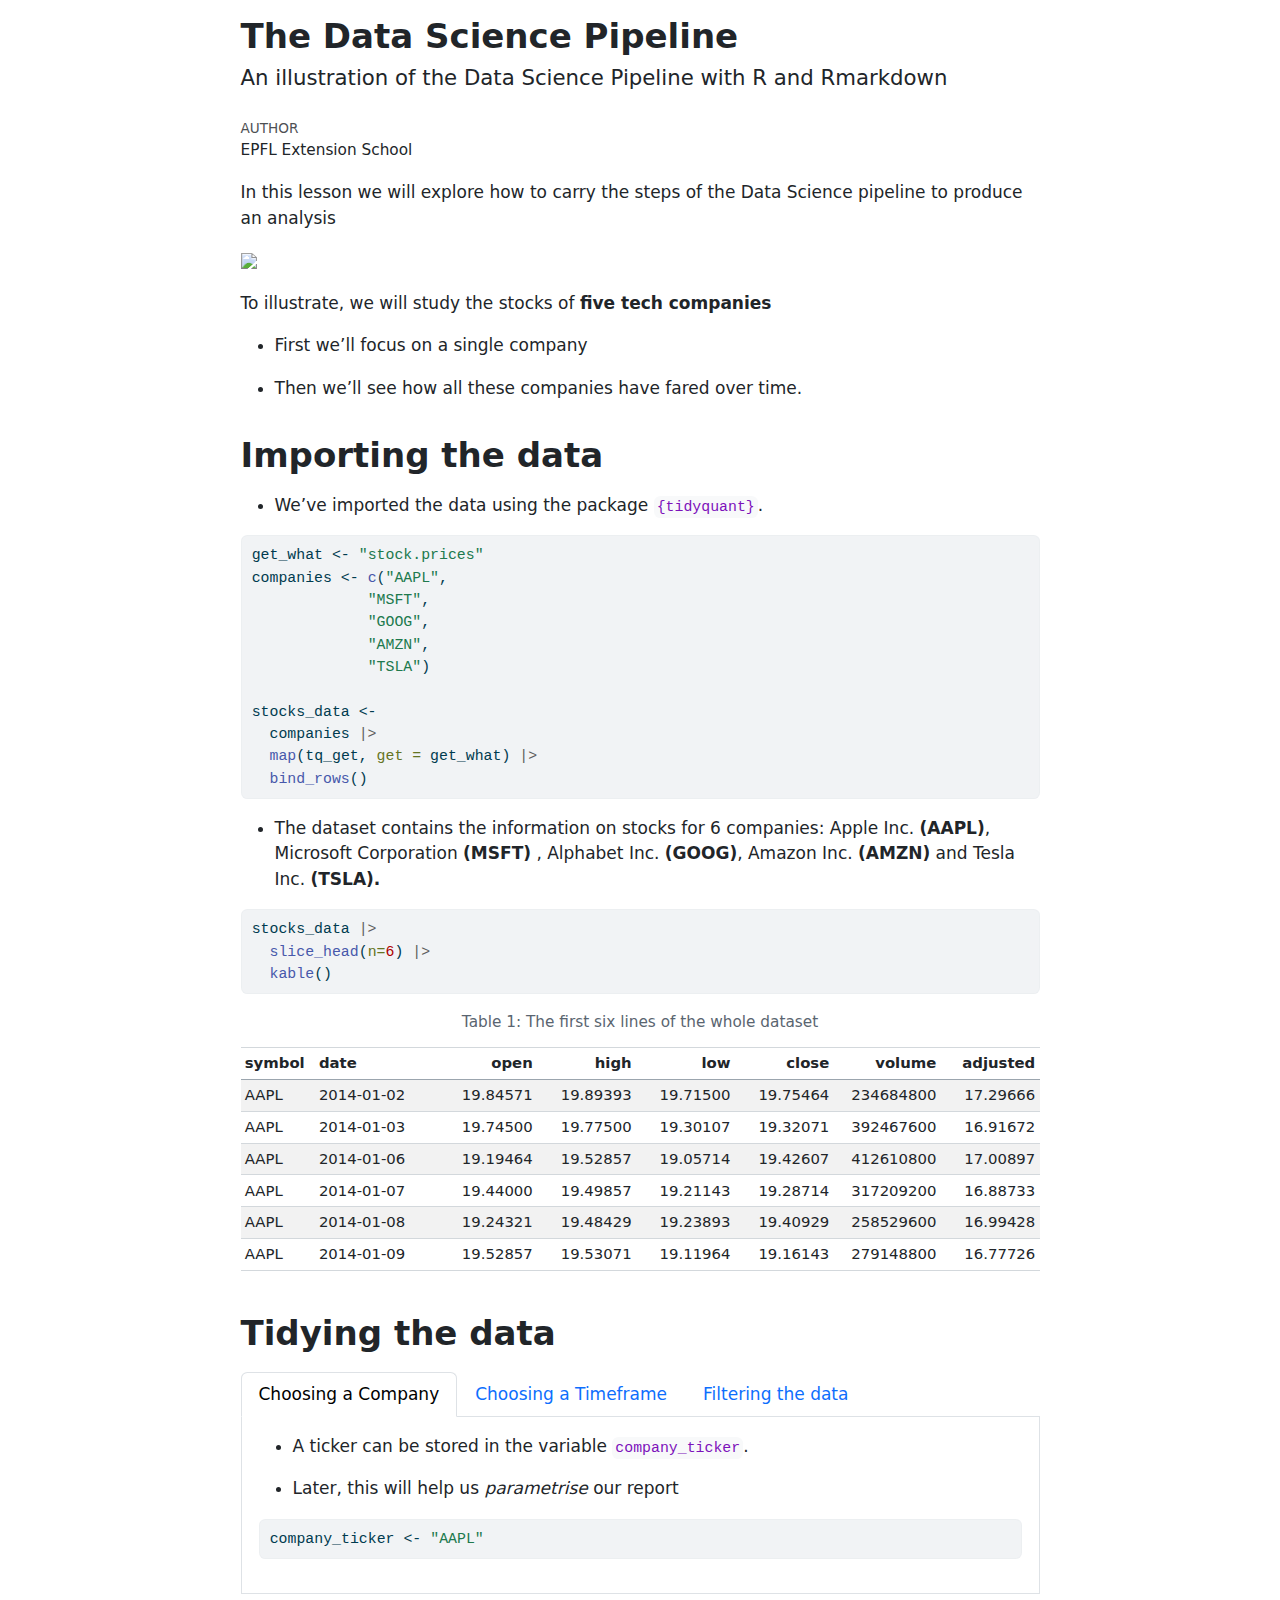
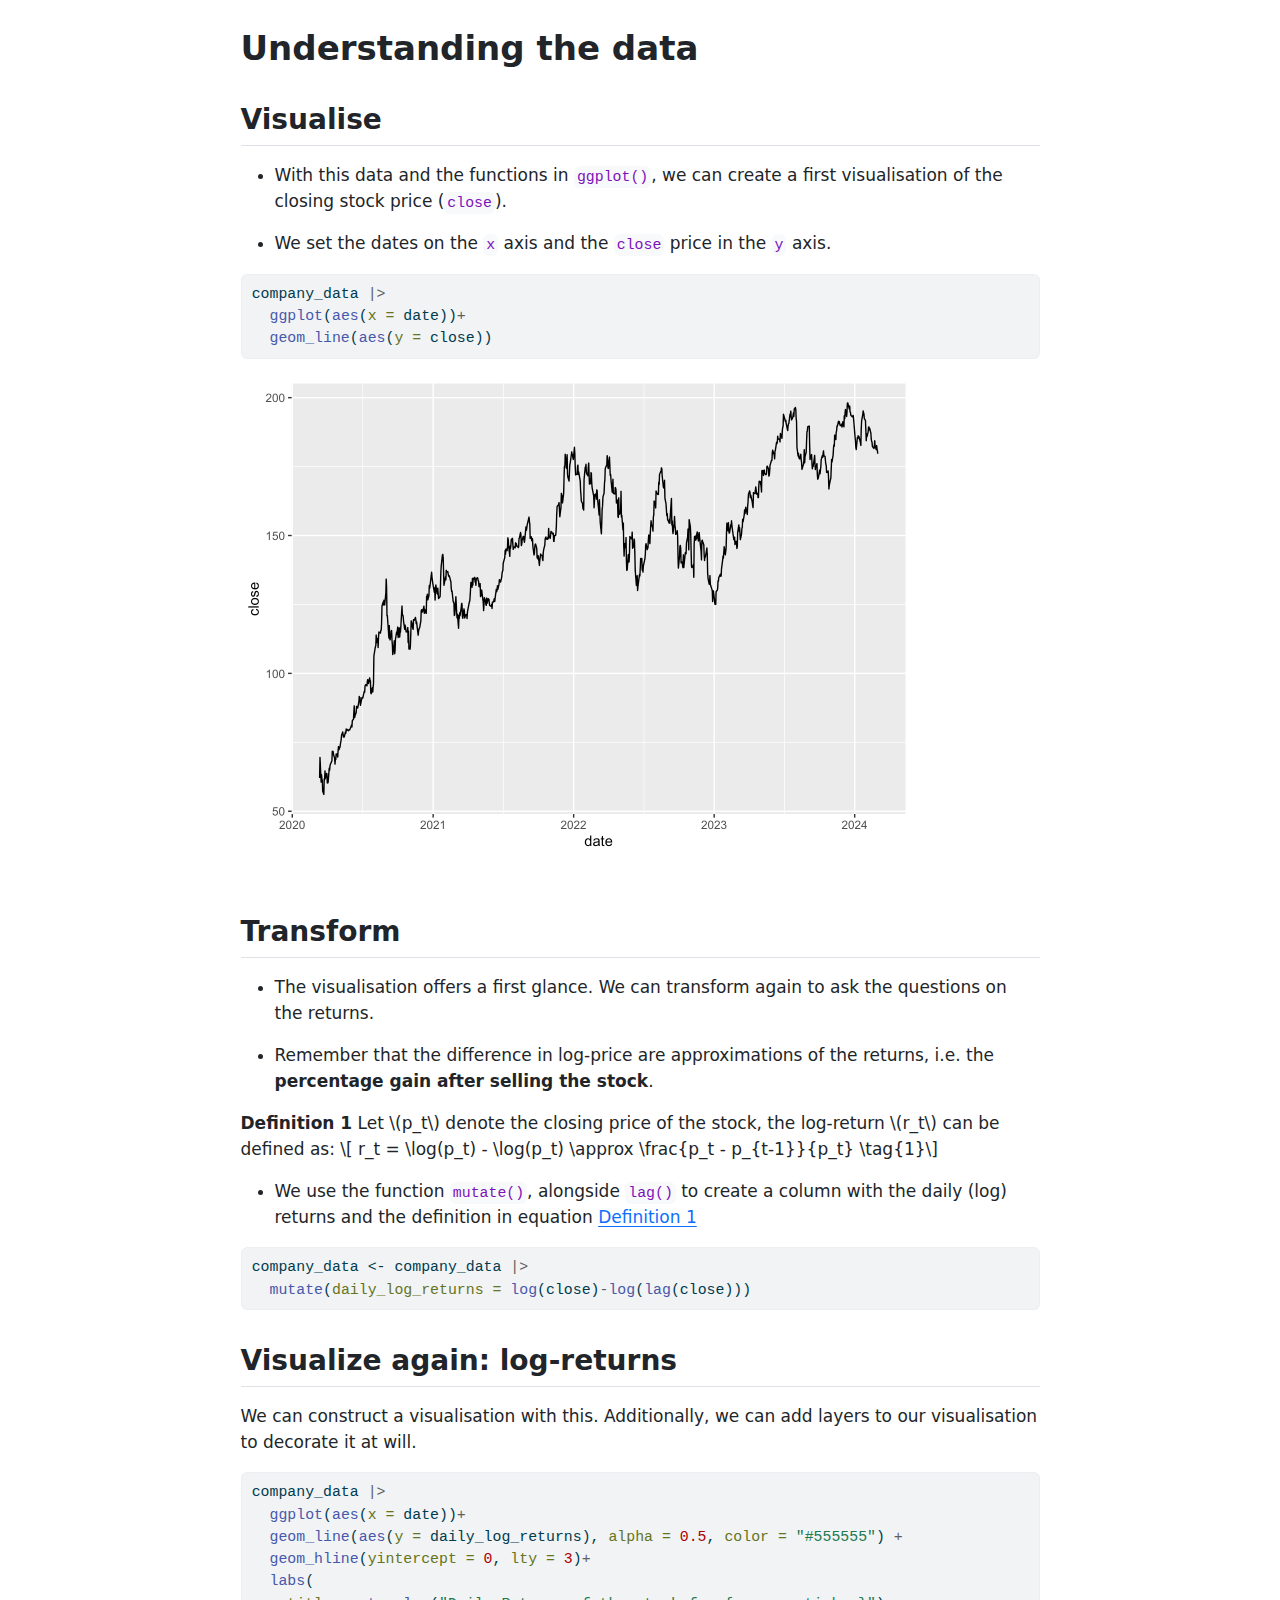
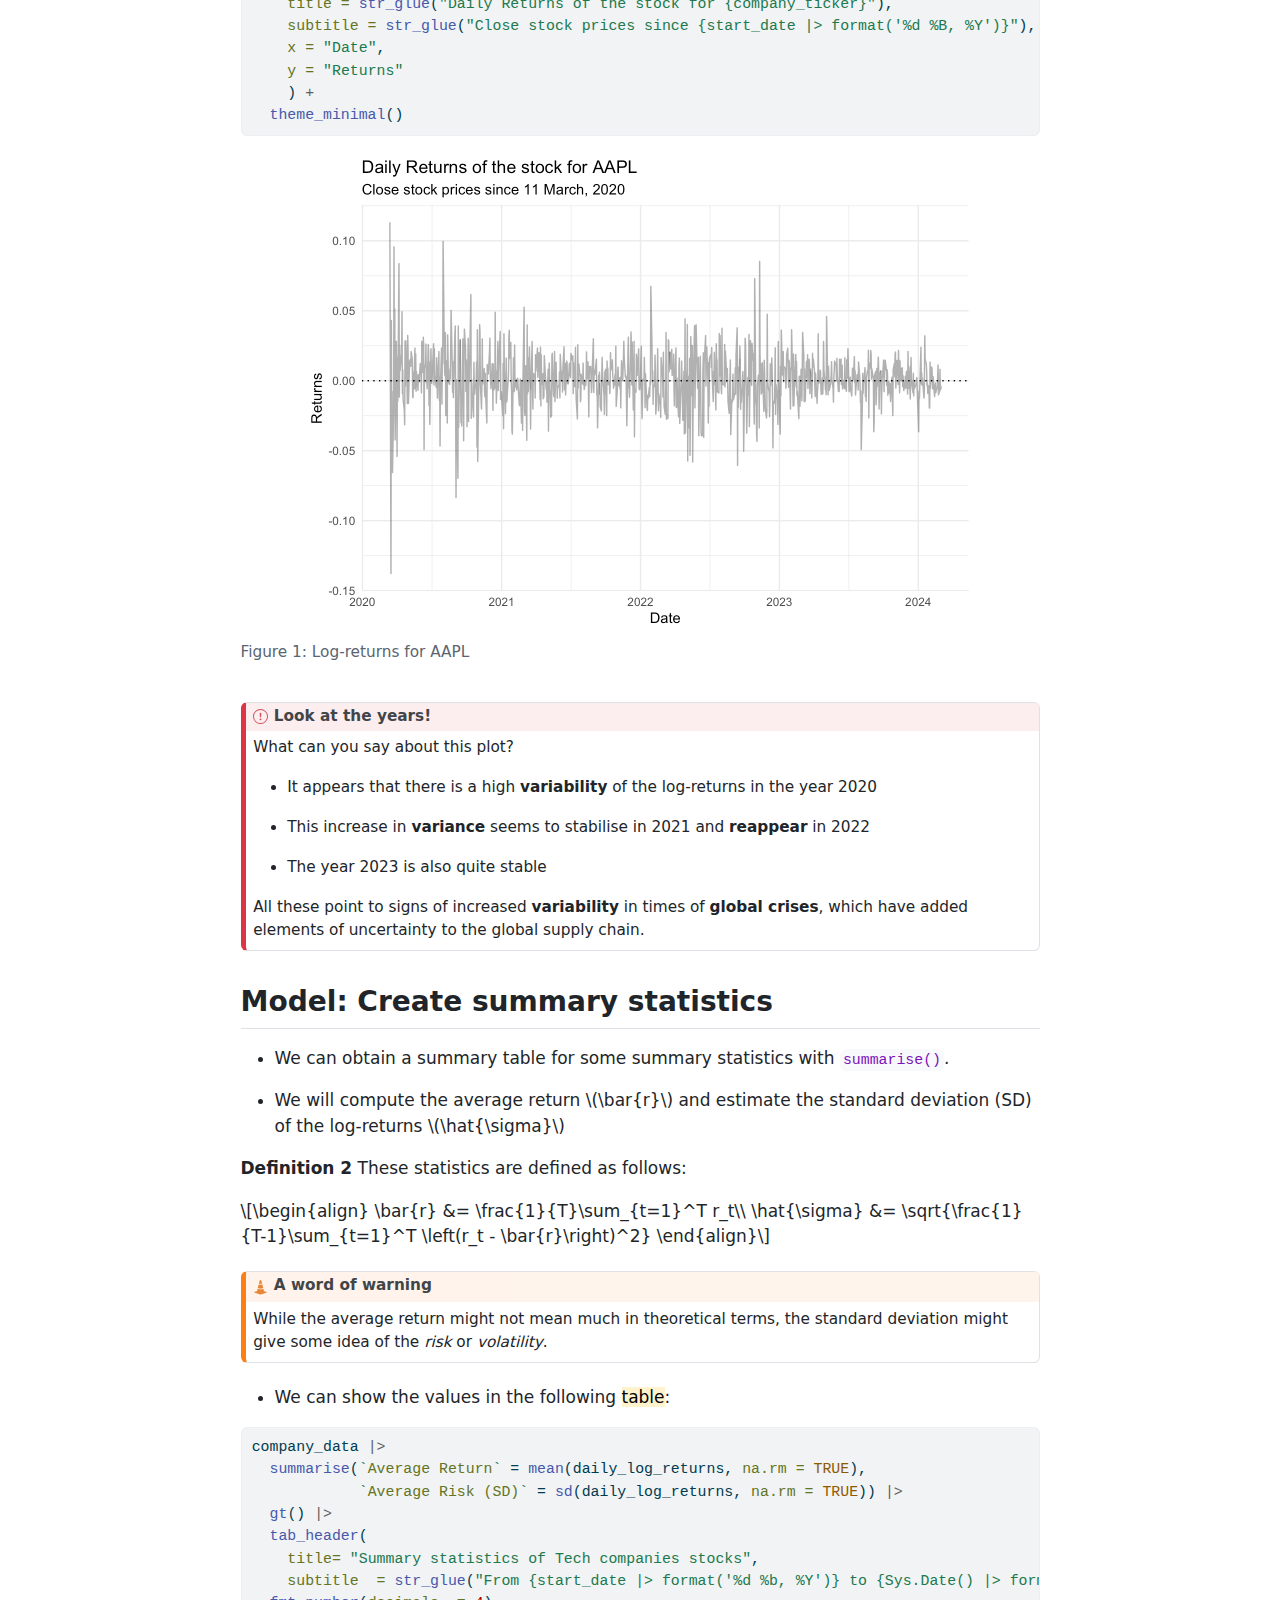
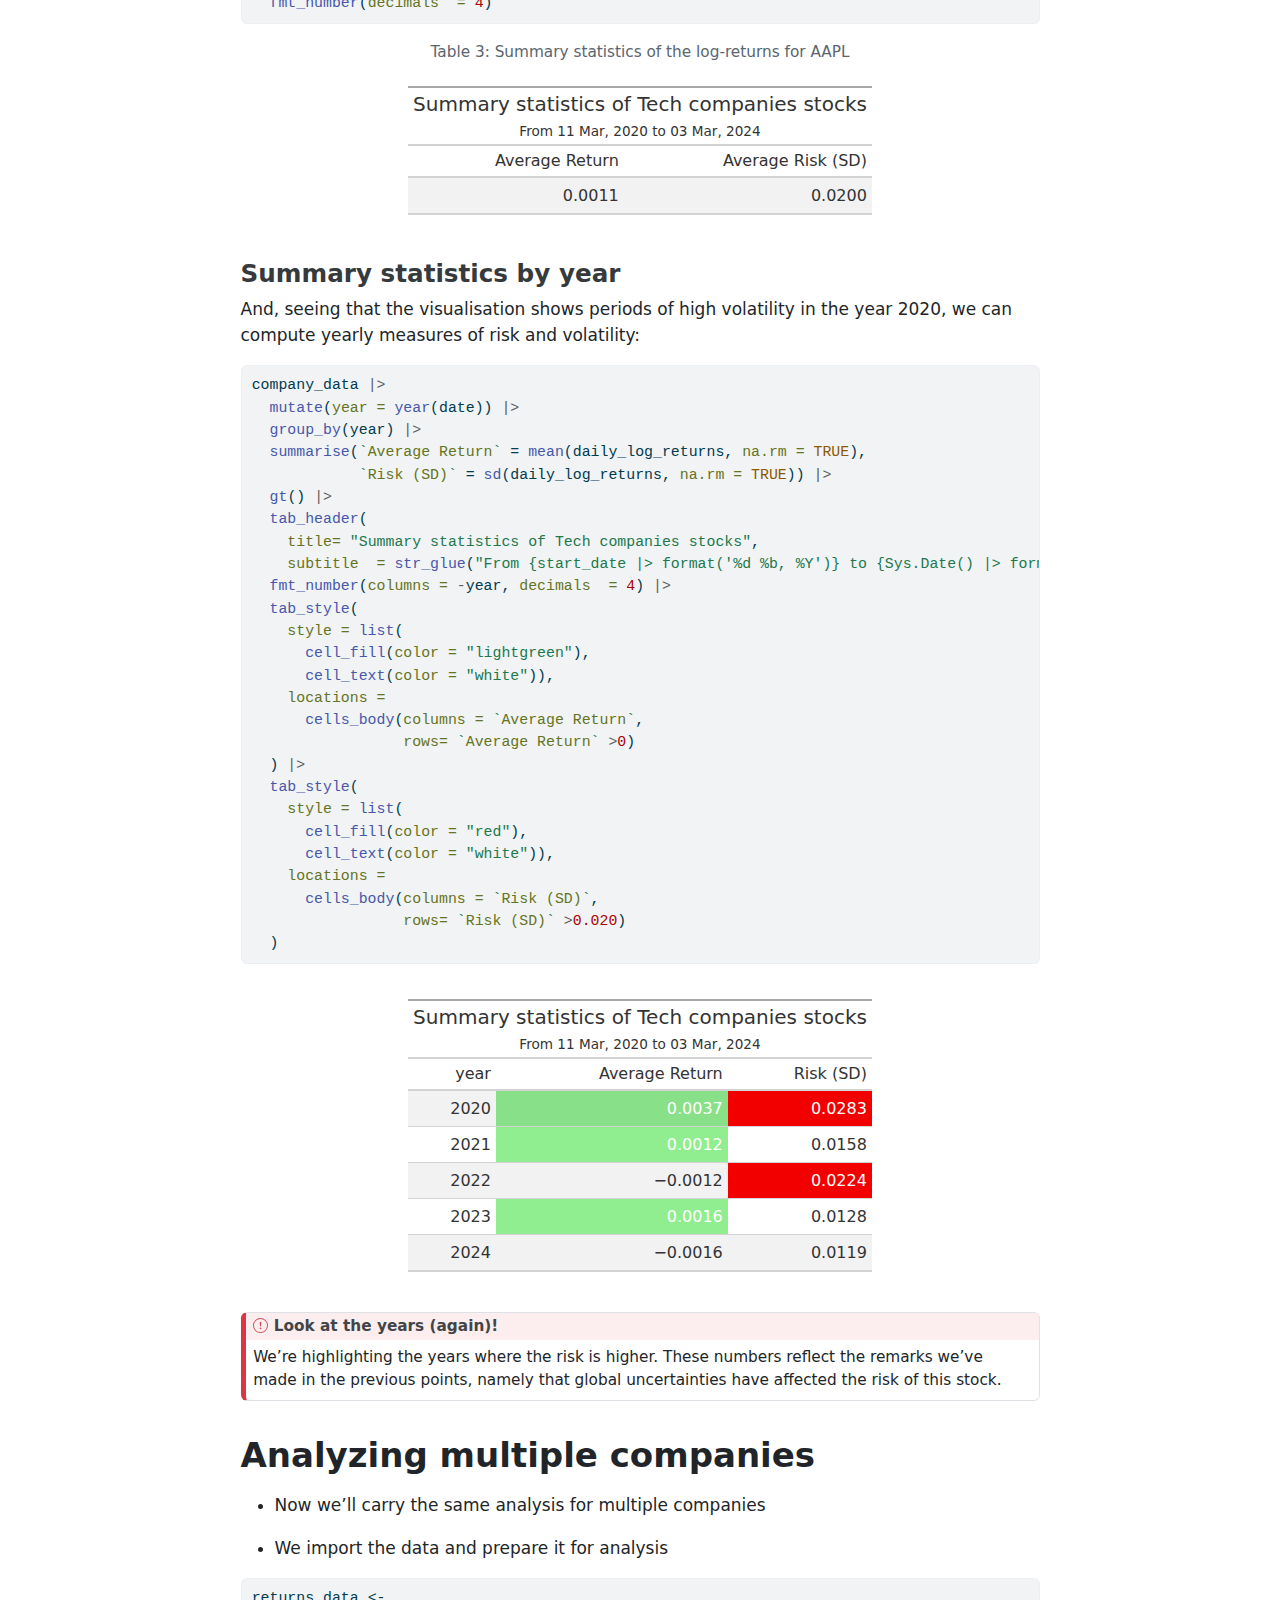
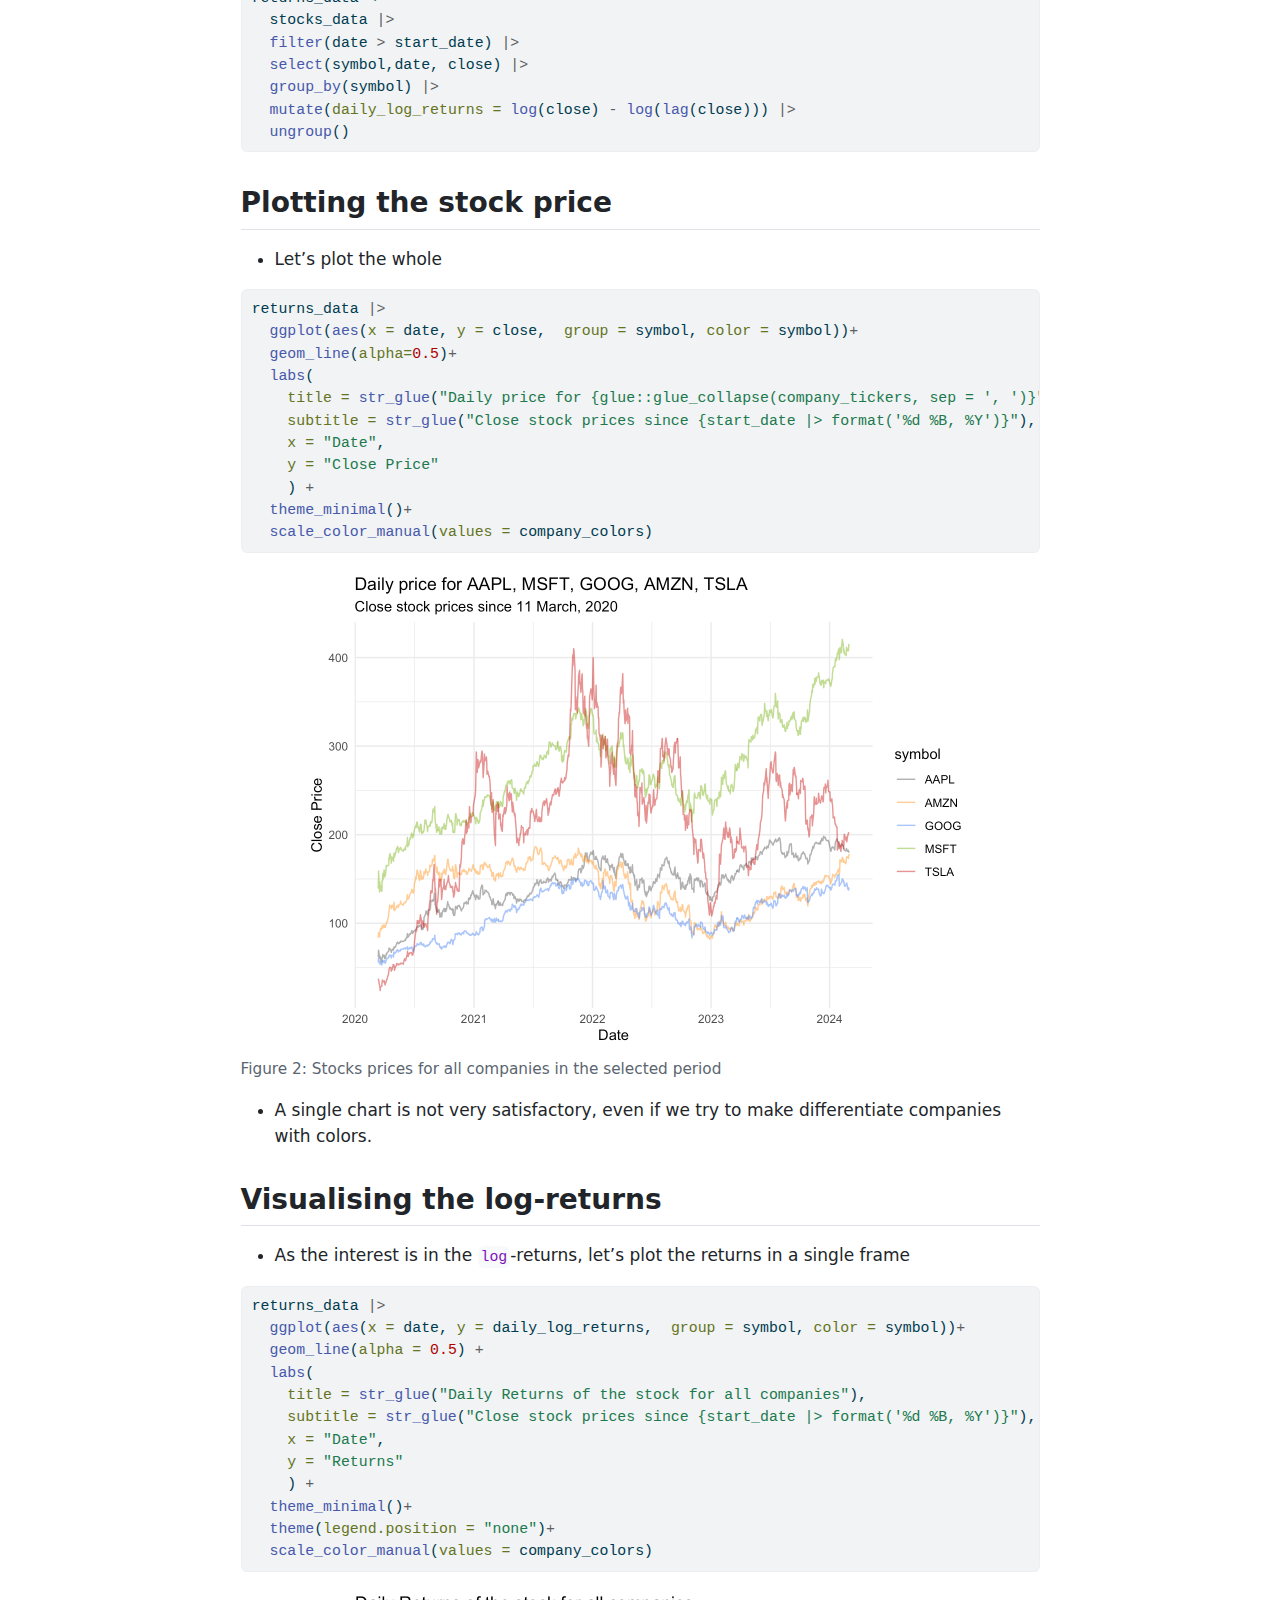
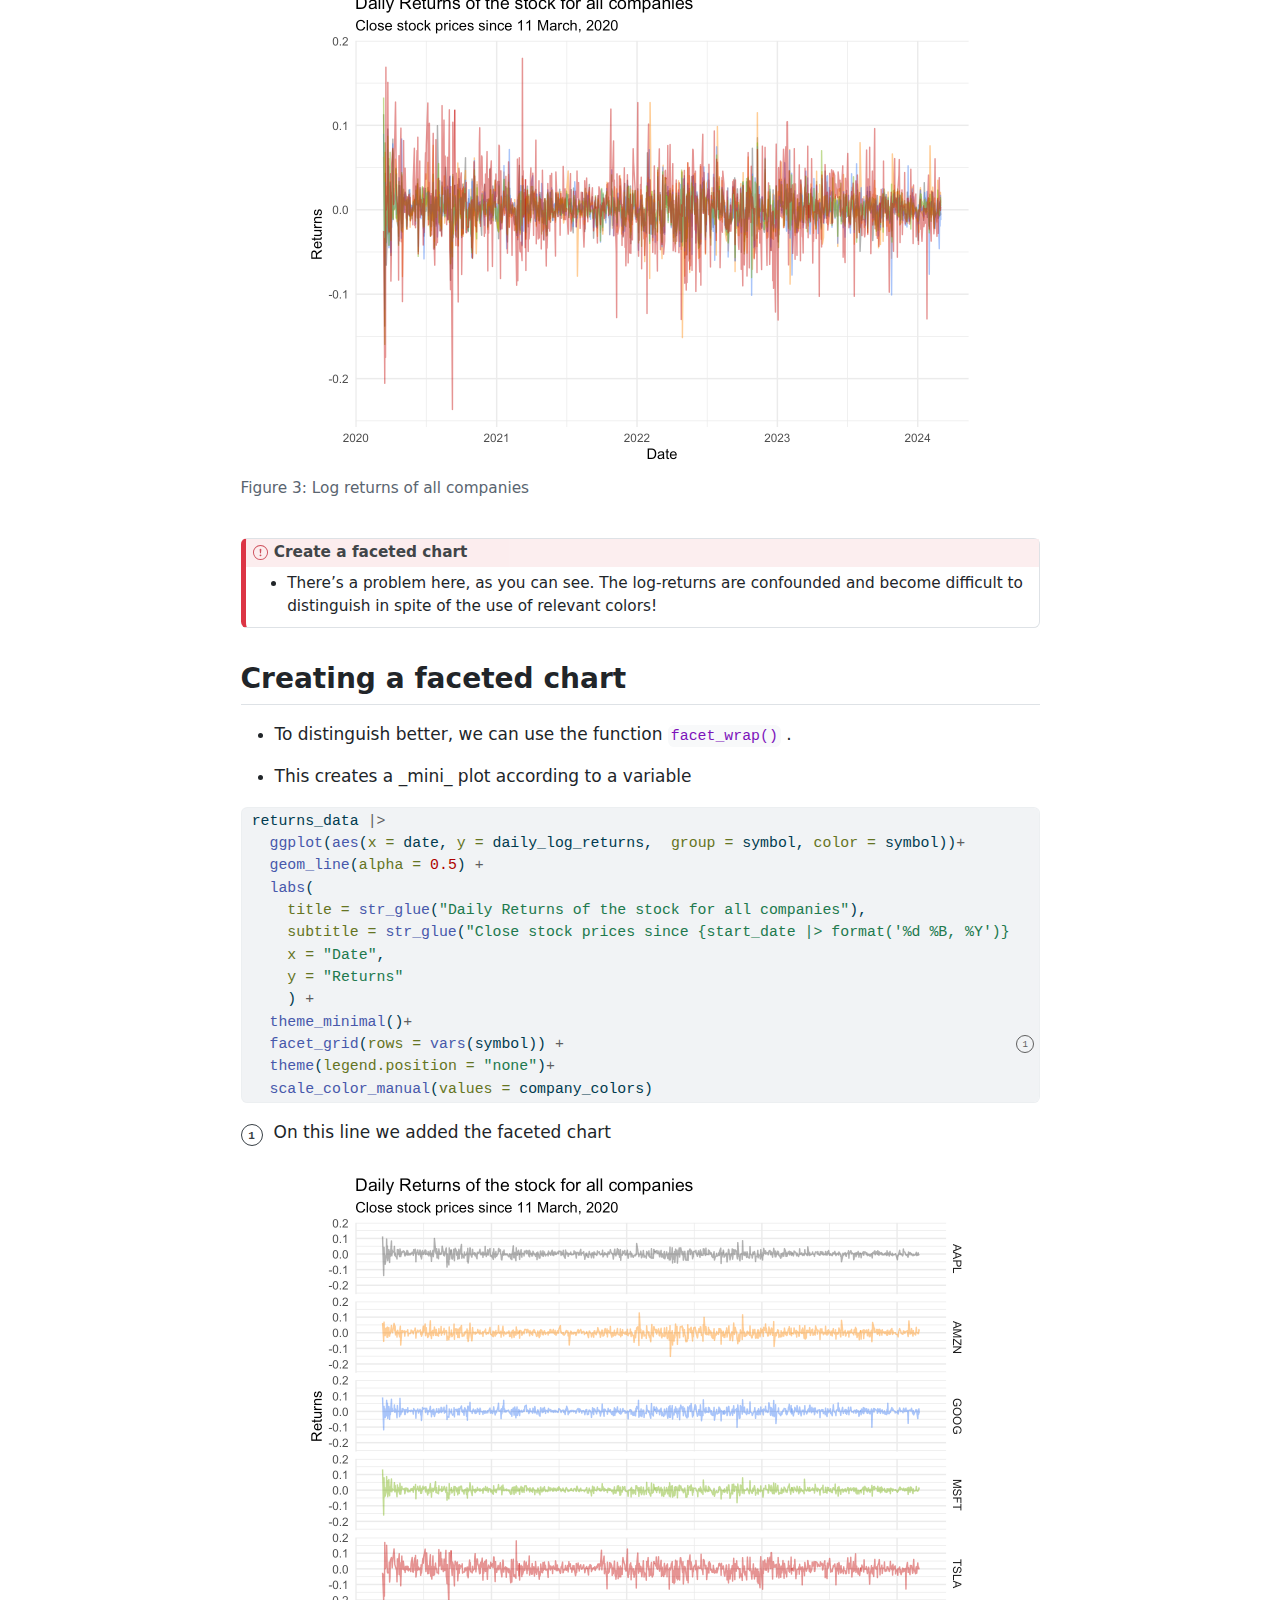
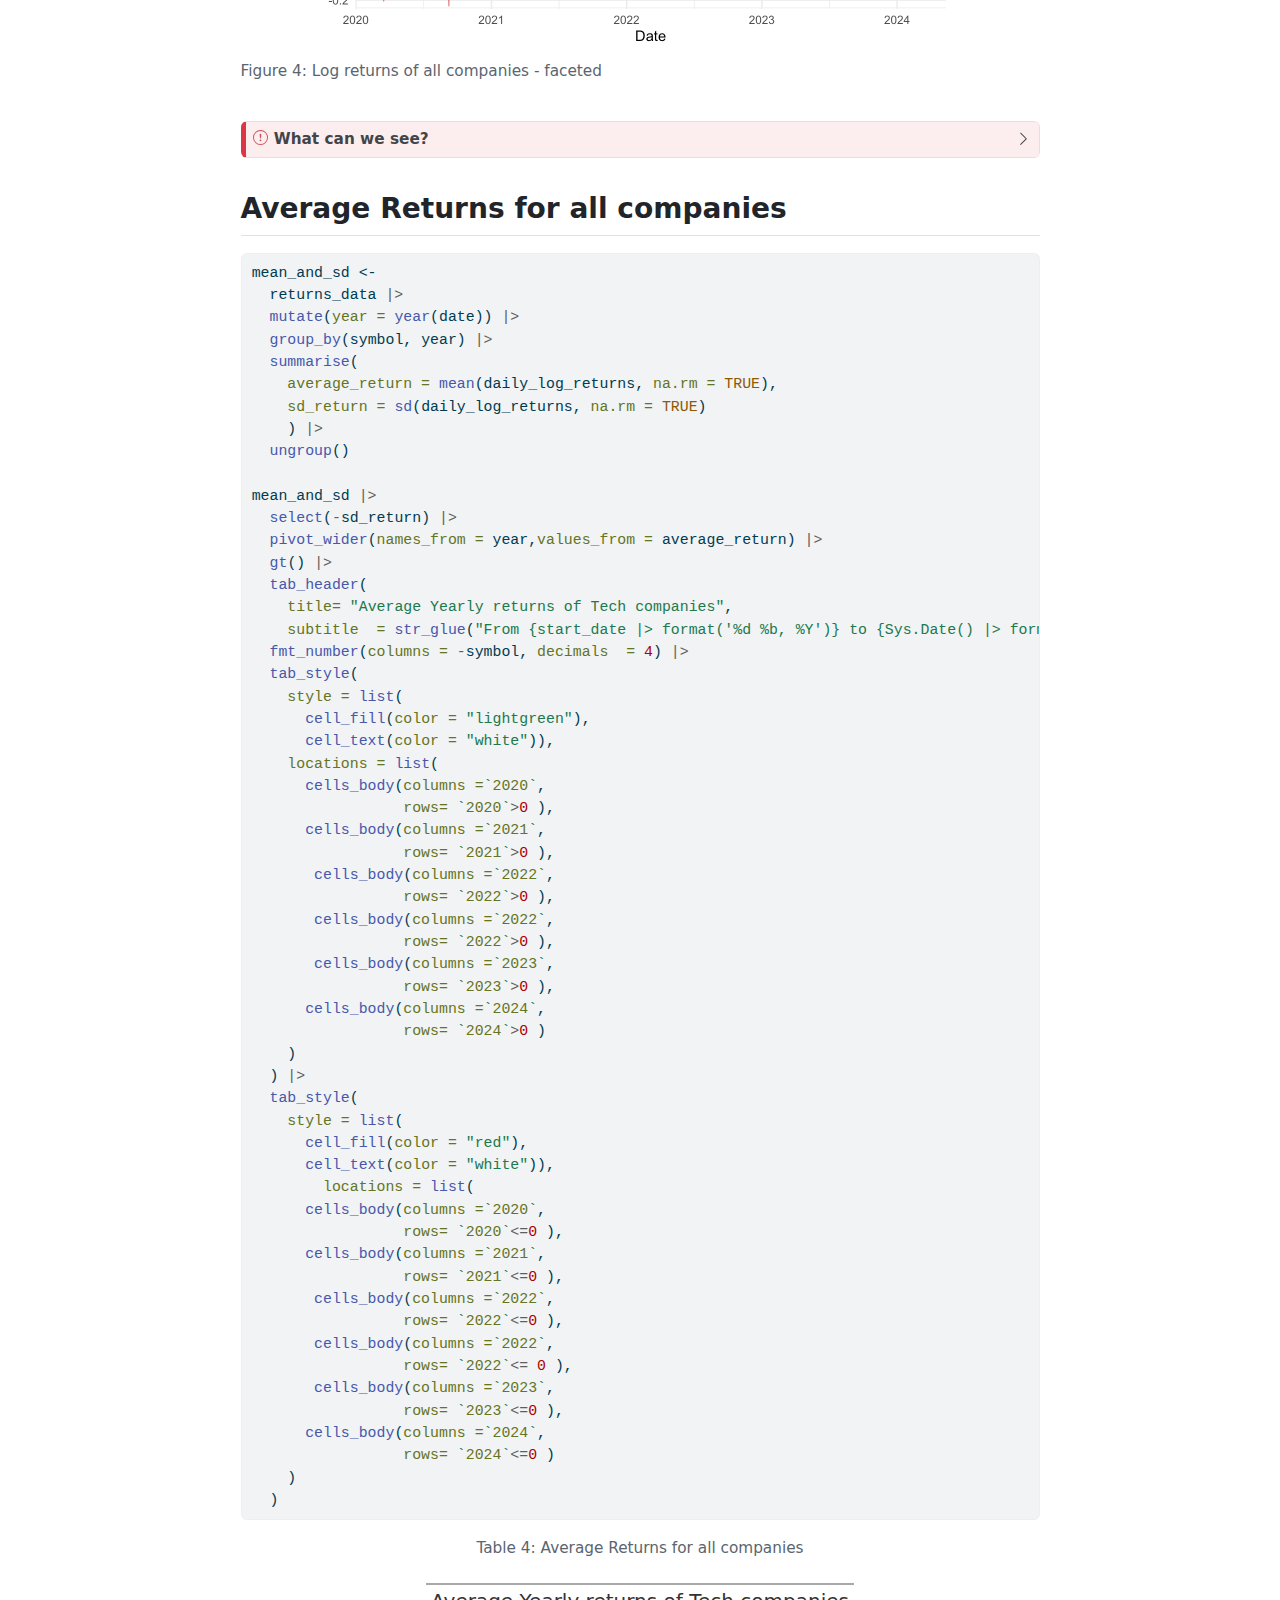
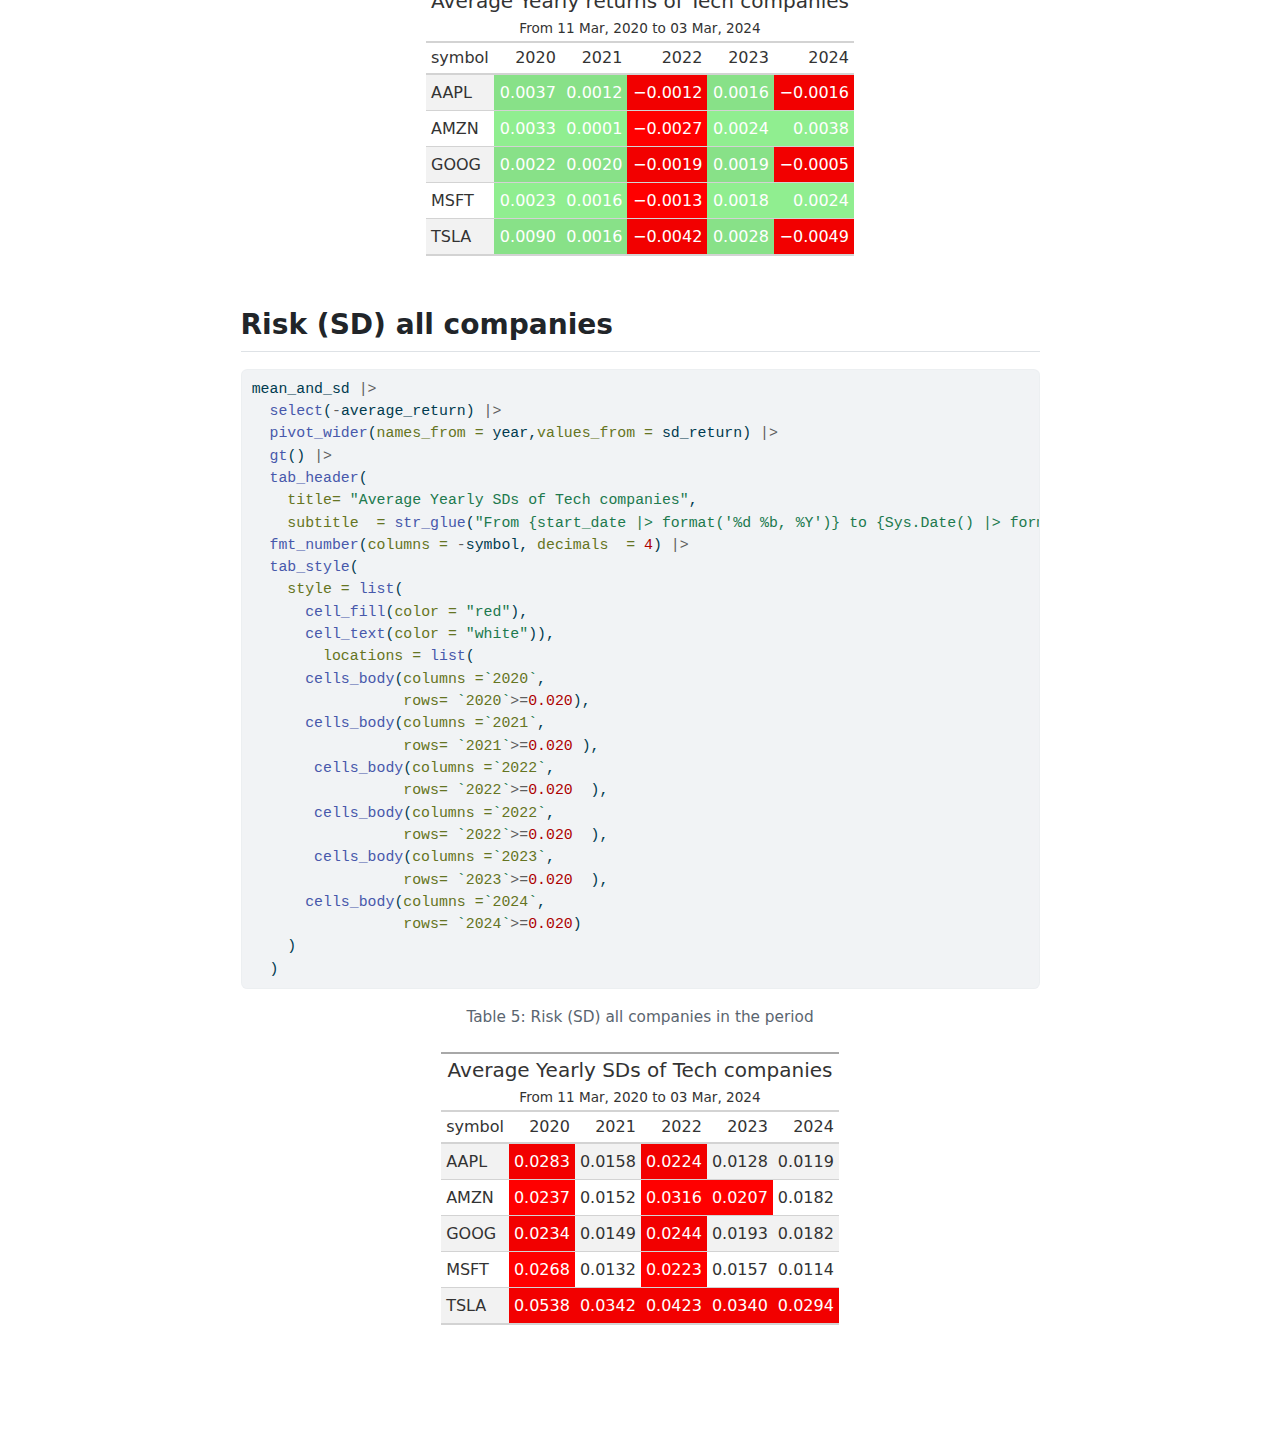
==== commit 3b6c86a8: "Updates to the example on course content" ====
--- a/examples/1-report.html
+++ b/examples/1-report.html
@@ -214,7 +214,7 @@
 <td style="text-align: right;">19.30107</td>
 <td style="text-align: right;">19.32071</td>
 <td style="text-align: right;">392467600</td>
-<td style="text-align: right;">16.91673</td>
+<td style="text-align: right;">16.91672</td>
 </tr>
 <tr class="odd">
 <td style="text-align: left;">AAPL</td>
@@ -254,7 +254,7 @@
 <td style="text-align: right;">19.11964</td>
 <td style="text-align: right;">19.16143</td>
 <td style="text-align: right;">279148800</td>
-<td style="text-align: right;">16.77725</td>
+<td style="text-align: right;">16.77726</td>
 </tr>
 </tbody>
 </table>
@@ -266,8 +266,10 @@
 </section>
 <section id="tidying-the-data" class="level1">
 <h1>Tidying the data</h1>
-<section id="choosing-a-company" class="level2">
-<h2 class="anchored" data-anchor-id="choosing-a-company">Choosing a company</h2>
+<div class="tabset-margin-container"></div><div class="panel-tabset">
+<ul class="nav nav-tabs" role="tablist"><li class="nav-item" role="presentation"><a class="nav-link active" id="tabset-1-1-tab" data-bs-toggle="tab" data-bs-target="#tabset-1-1" role="tab" aria-controls="tabset-1-1" aria-selected="true" href="">Choosing a Company</a></li><li class="nav-item" role="presentation"><a class="nav-link" id="tabset-1-2-tab" data-bs-toggle="tab" data-bs-target="#tabset-1-2" role="tab" aria-controls="tabset-1-2" aria-selected="false" href="">Choosing a Timeframe</a></li><li class="nav-item" role="presentation"><a class="nav-link" id="tabset-1-3-tab" data-bs-toggle="tab" data-bs-target="#tabset-1-3" role="tab" aria-controls="tabset-1-3" aria-selected="false" href="">Filtering the data</a></li></ul>
+<div class="tab-content">
+<div id="tabset-1-1" class="tab-pane active" role="tabpanel" aria-labelledby="tabset-1-1-tab">
 <ul>
 <li><p>A ticker can be stored in the variable <code>company_ticker</code>.</p></li>
 <li><p>Later, this will help us <em>parametrise</em> our report</p></li>
@@ -275,9 +277,8 @@
 <div class="cell">
 <div class="sourceCode cell-code" id="cb3"><pre class="sourceCode r code-with-copy"><code class="sourceCode r"><span id="cb3-1"><a href="#cb3-1" aria-hidden="true" tabindex="-1"></a>company_ticker <span class="ot">&lt;-</span> <span class="st">"AAPL"</span></span></code><button title="Copy to Clipboard" class="code-copy-button"><i class="bi"></i></button></pre></div>
 </div>
-</section>
-<section id="choosing-a-timeframe" class="level2">
-<h2 class="anchored" data-anchor-id="choosing-a-timeframe">Choosing a timeframe</h2>
+</div>
+<div id="tabset-1-2" class="tab-pane" role="tabpanel" aria-labelledby="tabset-1-2-tab">
 <ul>
 <li><p>To narrow our focus, we restrain our analysis to a given timeframe.</p></li>
 <li><p>We will focus on the performance of these stocks since the beginning of the COVID-19 pandemic (March 11 2020) until now.</p></li>
@@ -286,9 +287,8 @@
 <div class="cell">
 <div class="sourceCode cell-code" id="cb4"><pre class="sourceCode r code-with-copy"><code class="sourceCode r"><span id="cb4-1"><a href="#cb4-1" aria-hidden="true" tabindex="-1"></a>start_date <span class="ot">&lt;-</span>  <span class="fu">ymd</span>(<span class="st">"2020-03-11"</span>)</span></code><button title="Copy to Clipboard" class="code-copy-button"><i class="bi"></i></button></pre></div>
 </div>
-</section>
-<section id="filtering-the-data" class="level2">
-<h2 class="anchored" data-anchor-id="filtering-the-data">Filtering the data</h2>
+</div>
+<div id="tabset-1-3" class="tab-pane" role="tabpanel" aria-labelledby="tabset-1-3-tab">
 <ul>
 <li><p>We’re interested in the company APPLE INC, we can use the ticker AAPL</p></li>
 <li><p>We’ll use the <code>filter()</code> to subset the data for the company in the given timeframe.</p></li>
@@ -354,7 +354,7 @@
 <td style="text-align: right;">63.2375</td>
 <td style="text-align: right;">69.4925</td>
 <td style="text-align: right;">370732000</td>
-<td style="text-align: right;">67.77602</td>
+<td style="text-align: right;">67.77600</td>
 </tr>
 <tr class="odd">
 <td style="text-align: left;">AAPL</td>
@@ -384,7 +384,7 @@
 <td style="text-align: right;">59.2800</td>
 <td style="text-align: right;">61.6675</td>
 <td style="text-align: right;">300233600</td>
-<td style="text-align: right;">60.14430</td>
+<td style="text-align: right;">60.14428</td>
 </tr>
 <tr class="even">
 <td style="text-align: left;">AAPL</td>
@@ -403,7 +403,9 @@
 </figure>
 </div>
 </div>
-</section>
+</div>
+</div>
+</div>
 </section>
 <section id="understanding-the-data" class="level1">
 <h1>Understanding the data</h1>
@@ -445,8 +447,8 @@
 <span id="cb8-2"><a href="#cb8-2" aria-hidden="true" tabindex="-1"></a>  <span class="fu">mutate</span>(<span class="at">daily_log_returns =</span> <span class="fu">log</span>(close)<span class="sc">-</span><span class="fu">log</span>(<span class="fu">lag</span>(close)))</span></code><button title="Copy to Clipboard" class="code-copy-button"><i class="bi"></i></button></pre></div>
 </div>
 </section>
-<section id="visualizing-again-log-returns" class="level2">
-<h2 class="anchored" data-anchor-id="visualizing-again-log-returns">Visualizing again: log-returns</h2>
+<section id="visualize-again-log-returns" class="level2">
+<h2 class="anchored" data-anchor-id="visualize-again-log-returns">Visualize again: log-returns</h2>
 <p>We can construct a visualisation with this. Additionally, we can add layers to our visualisation to decorate it at will.</p>
 <div class="cell">
 <div class="sourceCode cell-code" id="cb9"><pre class="sourceCode r code-with-copy"><code class="sourceCode r"><span id="cb9-1"><a href="#cb9-1" aria-hidden="true" tabindex="-1"></a>company_data <span class="sc">|&gt;</span> </span>
@@ -493,8 +495,8 @@
 </div>
 </div>
 </section>
-<section id="some-summary-statistics" class="level2">
-<h2 class="anchored" data-anchor-id="some-summary-statistics">Some summary statistics</h2>
+<section id="model-create-summary-statistics" class="level2">
+<h2 class="anchored" data-anchor-id="model-create-summary-statistics">Model: Create summary statistics</h2>
 <ul>
 <li><p>We can obtain a summary table for some summary statistics with <code>summarise()</code>.</p></li>
 <li><p>We will compute the average return <span class="math inline">\(\bar{r}\)</span> and estimate the standard deviation (SD) of the log-returns <span class="math inline">\(\hat{\sigma}\)</span></p></li>
@@ -538,23 +540,23 @@
 </figcaption>
 <div aria-describedby="tbl-summary-aapl-caption-0ceaefa1-69ba-4598-a22c-09a6ac19f8ca">
 <div class="cell-output-display">
-<div id="lhdkmybqls" style="padding-left:0px;padding-right:0px;padding-top:10px;padding-bottom:10px;overflow-x:auto;overflow-y:auto;width:auto;height:auto;">
-<style>#lhdkmybqls table {
+<div id="jeirxvhrrb" style="padding-left:0px;padding-right:0px;padding-top:10px;padding-bottom:10px;overflow-x:auto;overflow-y:auto;width:auto;height:auto;">
+<style>#jeirxvhrrb table {
   font-family: system-ui, 'Segoe UI', Roboto, Helvetica, Arial, sans-serif, 'Apple Color Emoji', 'Segoe UI Emoji', 'Segoe UI Symbol', 'Noto Color Emoji';
   -webkit-font-smoothing: antialiased;
   -moz-osx-font-smoothing: grayscale;
 }
 
-#lhdkmybqls thead, #lhdkmybqls tbody, #lhdkmybqls tfoot, #lhdkmybqls tr, #lhdkmybqls td, #lhdkmybqls th {
+#jeirxvhrrb thead, #jeirxvhrrb tbody, #jeirxvhrrb tfoot, #jeirxvhrrb tr, #jeirxvhrrb td, #jeirxvhrrb th {
   border-style: none;
 }
 
-#lhdkmybqls p {
+#jeirxvhrrb p {
   margin: 0;
   padding: 0;
 }
 
-#lhdkmybqls .gt_table {
+#jeirxvhrrb .gt_table {
   display: table;
   border-collapse: collapse;
   line-height: normal;
@@ -580,12 +582,12 @@
   border-left-color: #D3D3D3;
 }
 
-#lhdkmybqls .gt_caption {
+#jeirxvhrrb .gt_caption {
   padding-top: 4px;
   padding-bottom: 4px;
 }
 
-#lhdkmybqls .gt_title {
+#jeirxvhrrb .gt_title {
   color: #333333;
   font-size: 125%;
   font-weight: initial;
@@ -597,7 +599,7 @@
   border-bottom-width: 0;
 }
 
-#lhdkmybqls .gt_subtitle {
+#jeirxvhrrb .gt_subtitle {
   color: #333333;
   font-size: 85%;
   font-weight: initial;
@@ -609,7 +611,7 @@
   border-top-width: 0;
 }
 
-#lhdkmybqls .gt_heading {
+#jeirxvhrrb .gt_heading {
   background-color: #FFFFFF;
   text-align: center;
   border-bottom-color: #FFFFFF;
@@ -621,13 +623,13 @@
   border-right-color: #D3D3D3;
 }
 
-#lhdkmybqls .gt_bottom_border {
+#jeirxvhrrb .gt_bottom_border {
   border-bottom-style: solid;
   border-bottom-width: 2px;
   border-bottom-color: #D3D3D3;
 }
 
-#lhdkmybqls .gt_col_headings {
+#jeirxvhrrb .gt_col_headings {
   border-top-style: solid;
   border-top-width: 2px;
   border-top-color: #D3D3D3;
@@ -642,7 +644,7 @@
   border-right-color: #D3D3D3;
 }
 
-#lhdkmybqls .gt_col_heading {
+#jeirxvhrrb .gt_col_heading {
   color: #333333;
   background-color: #FFFFFF;
   font-size: 100%;
@@ -662,7 +664,7 @@
   overflow-x: hidden;
 }
 
-#lhdkmybqls .gt_column_spanner_outer {
+#jeirxvhrrb .gt_column_spanner_outer {
   color: #333333;
   background-color: #FFFFFF;
   font-size: 100%;
@@ -674,15 +676,15 @@
   padding-right: 4px;
 }
 
-#lhdkmybqls .gt_column_spanner_outer:first-child {
+#jeirxvhrrb .gt_column_spanner_outer:first-child {
   padding-left: 0;
 }
 
-#lhdkmybqls .gt_column_spanner_outer:last-child {
+#jeirxvhrrb .gt_column_spanner_outer:last-child {
   padding-right: 0;
 }
 
-#lhdkmybqls .gt_column_spanner {
+#jeirxvhrrb .gt_column_spanner {
   border-bottom-style: solid;
   border-bottom-width: 2px;
   border-bottom-color: #D3D3D3;
@@ -694,11 +696,11 @@
   width: 100%;
 }
 
-#lhdkmybqls .gt_spanner_row {
+#jeirxvhrrb .gt_spanner_row {
   border-bottom-style: hidden;
 }
 
-#lhdkmybqls .gt_group_heading {
+#jeirxvhrrb .gt_group_heading {
   padding-top: 8px;
   padding-bottom: 8px;
   padding-left: 5px;
@@ -724,7 +726,7 @@
   text-align: left;
 }
 
-#lhdkmybqls .gt_empty_group_heading {
+#jeirxvhrrb .gt_empty_group_heading {
   padding: 0.5px;
   color: #333333;
   background-color: #FFFFFF;
@@ -739,15 +741,15 @@
   vertical-align: middle;
 }
 
-#lhdkmybqls .gt_from_md > :first-child {
+#jeirxvhrrb .gt_from_md > :first-child {
   margin-top: 0;
 }
 
-#lhdkmybqls .gt_from_md > :last-child {
+#jeirxvhrrb .gt_from_md > :last-child {
   margin-bottom: 0;
 }
 
-#lhdkmybqls .gt_row {
+#jeirxvhrrb .gt_row {
   padding-top: 8px;
   padding-bottom: 8px;
   padding-left: 5px;
@@ -766,7 +768,7 @@
   overflow-x: hidden;
 }
 
-#lhdkmybqls .gt_stub {
+#jeirxvhrrb .gt_stub {
   color: #333333;
   background-color: #FFFFFF;
   font-size: 100%;
@@ -779,7 +781,7 @@
   padding-right: 5px;
 }
 
-#lhdkmybqls .gt_stub_row_group {
+#jeirxvhrrb .gt_stub_row_group {
   color: #333333;
   background-color: #FFFFFF;
   font-size: 100%;
@@ -793,15 +795,15 @@
   vertical-align: top;
 }
 
-#lhdkmybqls .gt_row_group_first td {
+#jeirxvhrrb .gt_row_group_first td {
   border-top-width: 2px;
 }
 
-#lhdkmybqls .gt_row_group_first th {
+#jeirxvhrrb .gt_row_group_first th {
   border-top-width: 2px;
 }
 
-#lhdkmybqls .gt_summary_row {
+#jeirxvhrrb .gt_summary_row {
   color: #333333;
   background-color: #FFFFFF;
   text-transform: inherit;
@@ -811,16 +813,16 @@
   padding-right: 5px;
 }
 
-#lhdkmybqls .gt_first_summary_row {
+#jeirxvhrrb .gt_first_summary_row {
   border-top-style: solid;
   border-top-color: #D3D3D3;
 }
 
-#lhdkmybqls .gt_first_summary_row.thick {
+#jeirxvhrrb .gt_first_summary_row.thick {
   border-top-width: 2px;
 }
 
-#lhdkmybqls .gt_last_summary_row {
+#jeirxvhrrb .gt_last_summary_row {
   padding-top: 8px;
   padding-bottom: 8px;
   padding-left: 5px;
@@ -830,7 +832,7 @@
   border-bottom-color: #D3D3D3;
 }
 
-#lhdkmybqls .gt_grand_summary_row {
+#jeirxvhrrb .gt_grand_summary_row {
   color: #333333;
   background-color: #FFFFFF;
   text-transform: inherit;
@@ -840,7 +842,7 @@
   padding-right: 5px;
 }
 
-#lhdkmybqls .gt_first_grand_summary_row {
+#jeirxvhrrb .gt_first_grand_summary_row {
   padding-top: 8px;
   padding-bottom: 8px;
   padding-left: 5px;
@@ -850,7 +852,7 @@
   border-top-color: #D3D3D3;
 }
 
-#lhdkmybqls .gt_last_grand_summary_row_top {
+#jeirxvhrrb .gt_last_grand_summary_row_top {
   padding-top: 8px;
   padding-bottom: 8px;
   padding-left: 5px;
@@ -860,11 +862,11 @@
   border-bottom-color: #D3D3D3;
 }
 
-#lhdkmybqls .gt_striped {
+#jeirxvhrrb .gt_striped {
   background-color: rgba(128, 128, 128, 0.05);
 }
 
-#lhdkmybqls .gt_table_body {
+#jeirxvhrrb .gt_table_body {
   border-top-style: solid;
   border-top-width: 2px;
   border-top-color: #D3D3D3;
@@ -873,7 +875,7 @@
   border-bottom-color: #D3D3D3;
 }
 
-#lhdkmybqls .gt_footnotes {
+#jeirxvhrrb .gt_footnotes {
   color: #333333;
   background-color: #FFFFFF;
   border-bottom-style: none;
@@ -887,7 +889,7 @@
   border-right-color: #D3D3D3;
 }
 
-#lhdkmybqls .gt_footnote {
+#jeirxvhrrb .gt_footnote {
   margin: 0px;
   font-size: 90%;
   padding-top: 4px;
@@ -896,7 +898,7 @@
   padding-right: 5px;
 }
 
-#lhdkmybqls .gt_sourcenotes {
+#jeirxvhrrb .gt_sourcenotes {
   color: #333333;
   background-color: #FFFFFF;
   border-bottom-style: none;
@@ -910,7 +912,7 @@
   border-right-color: #D3D3D3;
 }
 
-#lhdkmybqls .gt_sourcenote {
+#jeirxvhrrb .gt_sourcenote {
   font-size: 90%;
   padding-top: 4px;
   padding-bottom: 4px;
@@ -918,63 +920,63 @@
   padding-right: 5px;
 }
 
-#lhdkmybqls .gt_left {
+#jeirxvhrrb .gt_left {
   text-align: left;
 }
 
-#lhdkmybqls .gt_center {
+#jeirxvhrrb .gt_center {
   text-align: center;
 }
 
-#lhdkmybqls .gt_right {
+#jeirxvhrrb .gt_right {
   text-align: right;
   font-variant-numeric: tabular-nums;
 }
 
-#lhdkmybqls .gt_font_normal {
+#jeirxvhrrb .gt_font_normal {
   font-weight: normal;
 }
 
-#lhdkmybqls .gt_font_bold {
+#jeirxvhrrb .gt_font_bold {
   font-weight: bold;
 }
 
-#lhdkmybqls .gt_font_italic {
+#jeirxvhrrb .gt_font_italic {
   font-style: italic;
 }
 
-#lhdkmybqls .gt_super {
+#jeirxvhrrb .gt_super {
   font-size: 65%;
 }
 
-#lhdkmybqls .gt_footnote_marks {
+#jeirxvhrrb .gt_footnote_marks {
   font-size: 75%;
   vertical-align: 0.4em;
   position: initial;
 }
 
-#lhdkmybqls .gt_asterisk {
+#jeirxvhrrb .gt_asterisk {
   font-size: 100%;
   vertical-align: 0;
 }
 
-#lhdkmybqls .gt_indent_1 {
+#jeirxvhrrb .gt_indent_1 {
   text-indent: 5px;
 }
 
-#lhdkmybqls .gt_indent_2 {
+#jeirxvhrrb .gt_indent_2 {
   text-indent: 10px;
 }
 
-#lhdkmybqls .gt_indent_3 {
+#jeirxvhrrb .gt_indent_3 {
   text-indent: 15px;
 }
 
-#lhdkmybqls .gt_indent_4 {
+#jeirxvhrrb .gt_indent_4 {
   text-indent: 20px;
 }
 
-#lhdkmybqls .gt_indent_5 {
+#jeirxvhrrb .gt_indent_5 {
   text-indent: 25px;
 }
 </style>
@@ -985,7 +987,7 @@
 <th colspan="2" class="gt_heading gt_title gt_font_normal">Summary statistics of Tech companies stocks</th>
 </tr>
 <tr class="odd gt_heading">
-<th colspan="2" class="gt_heading gt_subtitle gt_font_normal gt_bottom_border">From 11 Mar, 2020 to 01 Mar, 2024</th>
+<th colspan="2" class="gt_heading gt_subtitle gt_font_normal gt_bottom_border">From 11 Mar, 2020 to 03 Mar, 2024</th>
 </tr>
 <tr class="header gt_col_headings">
 <th id="Average Return" class="gt_col_heading gt_columns_bottom_border gt_right" data-quarto-table-cell-role="th" scope="col">Average Return</th>
@@ -1006,39 +1008,54 @@
 </figure>
 </div>
 </div>
-</section>
-<section id="summary-statistics-by-year" class="level2">
-<h2 class="anchored" data-anchor-id="summary-statistics-by-year">Summary statistics by year</h2>
+<section id="summary-statistics-by-year" class="level3">
+<h3 class="anchored" data-anchor-id="summary-statistics-by-year">Summary statistics by year</h3>
 <p>And, seeing that the visualisation shows periods of high volatility in the year 2020, we can compute yearly measures of risk and volatility:</p>
 <div class="cell">
 <div class="sourceCode cell-code" id="cb11"><pre class="sourceCode r code-with-copy"><code class="sourceCode r"><span id="cb11-1"><a href="#cb11-1" aria-hidden="true" tabindex="-1"></a>company_data <span class="sc">|&gt;</span> </span>
 <span id="cb11-2"><a href="#cb11-2" aria-hidden="true" tabindex="-1"></a>  <span class="fu">mutate</span>(<span class="at">year =</span> <span class="fu">year</span>(date)) <span class="sc">|&gt;</span> </span>
 <span id="cb11-3"><a href="#cb11-3" aria-hidden="true" tabindex="-1"></a>  <span class="fu">group_by</span>(year) <span class="sc">|&gt;</span> </span>
 <span id="cb11-4"><a href="#cb11-4" aria-hidden="true" tabindex="-1"></a>  <span class="fu">summarise</span>(<span class="st">`</span><span class="at">Average Return</span><span class="st">`</span> <span class="ot">=</span> <span class="fu">mean</span>(daily_log_returns, <span class="at">na.rm =</span> <span class="cn">TRUE</span>), </span>
-<span id="cb11-5"><a href="#cb11-5" aria-hidden="true" tabindex="-1"></a>            <span class="st">`</span><span class="at">Average Risk (SD)</span><span class="st">`</span> <span class="ot">=</span> <span class="fu">sd</span>(daily_log_returns, <span class="at">na.rm =</span> <span class="cn">TRUE</span>)) <span class="sc">|&gt;</span> </span>
+<span id="cb11-5"><a href="#cb11-5" aria-hidden="true" tabindex="-1"></a>            <span class="st">`</span><span class="at">Risk (SD)</span><span class="st">`</span> <span class="ot">=</span> <span class="fu">sd</span>(daily_log_returns, <span class="at">na.rm =</span> <span class="cn">TRUE</span>)) <span class="sc">|&gt;</span> </span>
 <span id="cb11-6"><a href="#cb11-6" aria-hidden="true" tabindex="-1"></a>  <span class="fu">gt</span>() <span class="sc">|&gt;</span> </span>
 <span id="cb11-7"><a href="#cb11-7" aria-hidden="true" tabindex="-1"></a>  <span class="fu">tab_header</span>(</span>
 <span id="cb11-8"><a href="#cb11-8" aria-hidden="true" tabindex="-1"></a>    <span class="at">title=</span> <span class="st">"Summary statistics of Tech companies stocks"</span>,</span>
 <span id="cb11-9"><a href="#cb11-9" aria-hidden="true" tabindex="-1"></a>    <span class="at">subtitle  =</span> <span class="fu">str_glue</span>(<span class="st">"From {start_date |&gt; format('%d %b, %Y')} to {Sys.Date() |&gt; format('%d %b, %Y')}"</span>)) <span class="sc">|&gt;</span> </span>
-<span id="cb11-10"><a href="#cb11-10" aria-hidden="true" tabindex="-1"></a>  <span class="fu">fmt_number</span>(<span class="at">decimals  =</span> <span class="dv">4</span>)</span></code><button title="Copy to Clipboard" class="code-copy-button"><i class="bi"></i></button></pre></div>
+<span id="cb11-10"><a href="#cb11-10" aria-hidden="true" tabindex="-1"></a>  <span class="fu">fmt_number</span>(<span class="at">columns =</span> <span class="sc">-</span>year, <span class="at">decimals  =</span> <span class="dv">4</span>) <span class="sc">|&gt;</span> </span>
+<span id="cb11-11"><a href="#cb11-11" aria-hidden="true" tabindex="-1"></a>  <span class="fu">tab_style</span>(</span>
+<span id="cb11-12"><a href="#cb11-12" aria-hidden="true" tabindex="-1"></a>    <span class="at">style =</span> <span class="fu">list</span>(</span>
+<span id="cb11-13"><a href="#cb11-13" aria-hidden="true" tabindex="-1"></a>      <span class="fu">cell_fill</span>(<span class="at">color =</span> <span class="st">"lightgreen"</span>), </span>
+<span id="cb11-14"><a href="#cb11-14" aria-hidden="true" tabindex="-1"></a>      <span class="fu">cell_text</span>(<span class="at">color =</span> <span class="st">"white"</span>)), </span>
+<span id="cb11-15"><a href="#cb11-15" aria-hidden="true" tabindex="-1"></a>    <span class="at">locations =</span> </span>
+<span id="cb11-16"><a href="#cb11-16" aria-hidden="true" tabindex="-1"></a>      <span class="fu">cells_body</span>(<span class="at">columns =</span> <span class="st">`</span><span class="at">Average Return</span><span class="st">`</span>, </span>
+<span id="cb11-17"><a href="#cb11-17" aria-hidden="true" tabindex="-1"></a>                 <span class="at">rows=</span> <span class="st">`</span><span class="at">Average Return</span><span class="st">`</span> <span class="sc">&gt;</span><span class="dv">0</span>)</span>
+<span id="cb11-18"><a href="#cb11-18" aria-hidden="true" tabindex="-1"></a>  ) <span class="sc">|&gt;</span> </span>
+<span id="cb11-19"><a href="#cb11-19" aria-hidden="true" tabindex="-1"></a>  <span class="fu">tab_style</span>(</span>
+<span id="cb11-20"><a href="#cb11-20" aria-hidden="true" tabindex="-1"></a>    <span class="at">style =</span> <span class="fu">list</span>(</span>
+<span id="cb11-21"><a href="#cb11-21" aria-hidden="true" tabindex="-1"></a>      <span class="fu">cell_fill</span>(<span class="at">color =</span> <span class="st">"red"</span>), </span>
+<span id="cb11-22"><a href="#cb11-22" aria-hidden="true" tabindex="-1"></a>      <span class="fu">cell_text</span>(<span class="at">color =</span> <span class="st">"white"</span>)), </span>
+<span id="cb11-23"><a href="#cb11-23" aria-hidden="true" tabindex="-1"></a>    <span class="at">locations =</span> </span>
+<span id="cb11-24"><a href="#cb11-24" aria-hidden="true" tabindex="-1"></a>      <span class="fu">cells_body</span>(<span class="at">columns =</span> <span class="st">`</span><span class="at">Risk (SD)</span><span class="st">`</span>, </span>
+<span id="cb11-25"><a href="#cb11-25" aria-hidden="true" tabindex="-1"></a>                 <span class="at">rows=</span> <span class="st">`</span><span class="at">Risk (SD)</span><span class="st">`</span> <span class="sc">&gt;</span><span class="fl">0.020</span>)</span>
+<span id="cb11-26"><a href="#cb11-26" aria-hidden="true" tabindex="-1"></a>  )</span></code><button title="Copy to Clipboard" class="code-copy-button"><i class="bi"></i></button></pre></div>
 <div class="cell-output-display">
-<div id="lhnapdxuqx" style="padding-left:0px;padding-right:0px;padding-top:10px;padding-bottom:10px;overflow-x:auto;overflow-y:auto;width:auto;height:auto;">
-<style>#lhnapdxuqx table {
+<div id="ustmmgyqgo" style="padding-left:0px;padding-right:0px;padding-top:10px;padding-bottom:10px;overflow-x:auto;overflow-y:auto;width:auto;height:auto;">
+<style>#ustmmgyqgo table {
   font-family: system-ui, 'Segoe UI', Roboto, Helvetica, Arial, sans-serif, 'Apple Color Emoji', 'Segoe UI Emoji', 'Segoe UI Symbol', 'Noto Color Emoji';
   -webkit-font-smoothing: antialiased;
   -moz-osx-font-smoothing: grayscale;
 }
 
-#lhnapdxuqx thead, #lhnapdxuqx tbody, #lhnapdxuqx tfoot, #lhnapdxuqx tr, #lhnapdxuqx td, #lhnapdxuqx th {
+#ustmmgyqgo thead, #ustmmgyqgo tbody, #ustmmgyqgo tfoot, #ustmmgyqgo tr, #ustmmgyqgo td, #ustmmgyqgo th {
   border-style: none;
 }
 
-#lhnapdxuqx p {
+#ustmmgyqgo p {
   margin: 0;
   padding: 0;
 }
 
-#lhnapdxuqx .gt_table {
+#ustmmgyqgo .gt_table {
   display: table;
   border-collapse: collapse;
   line-height: normal;
@@ -1064,12 +1081,12 @@
   border-left-color: #D3D3D3;
 }
 
-#lhnapdxuqx .gt_caption {
+#ustmmgyqgo .gt_caption {
   padding-top: 4px;
   padding-bottom: 4px;
 }
 
-#lhnapdxuqx .gt_title {
+#ustmmgyqgo .gt_title {
   color: #333333;
   font-size: 125%;
   font-weight: initial;
@@ -1081,7 +1098,7 @@
   border-bottom-width: 0;
 }
 
-#lhnapdxuqx .gt_subtitle {
+#ustmmgyqgo .gt_subtitle {
   color: #333333;
   font-size: 85%;
   font-weight: initial;
@@ -1093,7 +1110,7 @@
   border-top-width: 0;
 }
 
-#lhnapdxuqx .gt_heading {
+#ustmmgyqgo .gt_heading {
   background-color: #FFFFFF;
   text-align: center;
   border-bottom-color: #FFFFFF;
@@ -1105,13 +1122,13 @@
   border-right-color: #D3D3D3;
 }
 
-#lhnapdxuqx .gt_bottom_border {
+#ustmmgyqgo .gt_bottom_border {
   border-bottom-style: solid;
   border-bottom-width: 2px;
   border-bottom-color: #D3D3D3;
 }
 
-#lhnapdxuqx .gt_col_headings {
+#ustmmgyqgo .gt_col_headings {
   border-top-style: solid;
   border-top-width: 2px;
   border-top-color: #D3D3D3;
@@ -1126,7 +1143,7 @@
   border-right-color: #D3D3D3;
 }
 
-#lhnapdxuqx .gt_col_heading {
+#ustmmgyqgo .gt_col_heading {
   color: #333333;
   background-color: #FFFFFF;
   font-size: 100%;
@@ -1146,7 +1163,7 @@
   overflow-x: hidden;
 }
 
-#lhnapdxuqx .gt_column_spanner_outer {
+#ustmmgyqgo .gt_column_spanner_outer {
   color: #333333;
   background-color: #FFFFFF;
   font-size: 100%;
@@ -1158,15 +1175,15 @@
   padding-right: 4px;
 }
 
-#lhnapdxuqx .gt_column_spanner_outer:first-child {
+#ustmmgyqgo .gt_column_spanner_outer:first-child {
   padding-left: 0;
 }
 
-#lhnapdxuqx .gt_column_spanner_outer:last-child {
+#ustmmgyqgo .gt_column_spanner_outer:last-child {
   padding-right: 0;
 }
 
-#lhnapdxuqx .gt_column_spanner {
+#ustmmgyqgo .gt_column_spanner {
   border-bottom-style: solid;
   border-bottom-width: 2px;
   border-bottom-color: #D3D3D3;
@@ -1178,11 +1195,11 @@
   width: 100%;
 }
 
-#lhnapdxuqx .gt_spanner_row {
+#ustmmgyqgo .gt_spanner_row {
   border-bottom-style: hidden;
 }
 
-#lhnapdxuqx .gt_group_heading {
+#ustmmgyqgo .gt_group_heading {
   padding-top: 8px;
   padding-bottom: 8px;
   padding-left: 5px;
@@ -1208,7 +1225,7 @@
   text-align: left;
 }
 
-#lhnapdxuqx .gt_empty_group_heading {
+#ustmmgyqgo .gt_empty_group_heading {
   padding: 0.5px;
   color: #333333;
   background-color: #FFFFFF;
@@ -1223,15 +1240,15 @@
   vertical-align: middle;
 }
 
-#lhnapdxuqx .gt_from_md > :first-child {
+#ustmmgyqgo .gt_from_md > :first-child {
   margin-top: 0;
 }
 
-#lhnapdxuqx .gt_from_md > :last-child {
+#ustmmgyqgo .gt_from_md > :last-child {
   margin-bottom: 0;
 }
 
-#lhnapdxuqx .gt_row {
+#ustmmgyqgo .gt_row {
   padding-top: 8px;
   padding-bottom: 8px;
   padding-left: 5px;
@@ -1250,7 +1267,7 @@
   overflow-x: hidden;
 }
 
-#lhnapdxuqx .gt_stub {
+#ustmmgyqgo .gt_stub {
   color: #333333;
   background-color: #FFFFFF;
   font-size: 100%;
@@ -1263,7 +1280,7 @@
   padding-right: 5px;
 }
 
-#lhnapdxuqx .gt_stub_row_group {
+#ustmmgyqgo .gt_stub_row_group {
   color: #333333;
   background-color: #FFFFFF;
   font-size: 100%;
@@ -1277,15 +1294,15 @@
   vertical-align: top;
 }
 
-#lhnapdxuqx .gt_row_group_first td {
+#ustmmgyqgo .gt_row_group_first td {
   border-top-width: 2px;
 }
 
-#lhnapdxuqx .gt_row_group_first th {
+#ustmmgyqgo .gt_row_group_first th {
   border-top-width: 2px;
 }
 
-#lhnapdxuqx .gt_summary_row {
+#ustmmgyqgo .gt_summary_row {
   color: #333333;
   background-color: #FFFFFF;
   text-transform: inherit;
@@ -1295,16 +1312,16 @@
   padding-right: 5px;
 }
 
-#lhnapdxuqx .gt_first_summary_row {
+#ustmmgyqgo .gt_first_summary_row {
   border-top-style: solid;
   border-top-color: #D3D3D3;
 }
 
-#lhnapdxuqx .gt_first_summary_row.thick {
+#ustmmgyqgo .gt_first_summary_row.thick {
   border-top-width: 2px;
 }
 
-#lhnapdxuqx .gt_last_summary_row {
+#ustmmgyqgo .gt_last_summary_row {
   padding-top: 8px;
   padding-bottom: 8px;
   padding-left: 5px;
@@ -1314,7 +1331,7 @@
   border-bottom-color: #D3D3D3;
 }
 
-#lhnapdxuqx .gt_grand_summary_row {
+#ustmmgyqgo .gt_grand_summary_row {
   color: #333333;
   background-color: #FFFFFF;
   text-transform: inherit;
@@ -1324,7 +1341,7 @@
   padding-right: 5px;
 }
 
-#lhnapdxuqx .gt_first_grand_summary_row {
+#ustmmgyqgo .gt_first_grand_summary_row {
   padding-top: 8px;
   padding-bottom: 8px;
   padding-left: 5px;
@@ -1334,7 +1351,7 @@
   border-top-color: #D3D3D3;
 }
 
-#lhnapdxuqx .gt_last_grand_summary_row_top {
+#ustmmgyqgo .gt_last_grand_summary_row_top {
   padding-top: 8px;
   padding-bottom: 8px;
   padding-left: 5px;
@@ -1344,11 +1361,11 @@
   border-bottom-color: #D3D3D3;
 }
 
-#lhnapdxuqx .gt_striped {
+#ustmmgyqgo .gt_striped {
   background-color: rgba(128, 128, 128, 0.05);
 }
 
-#lhnapdxuqx .gt_table_body {
+#ustmmgyqgo .gt_table_body {
   border-top-style: solid;
   border-top-width: 2px;
   border-top-color: #D3D3D3;
@@ -1357,7 +1374,7 @@
   border-bottom-color: #D3D3D3;
 }
 
-#lhnapdxuqx .gt_footnotes {
+#ustmmgyqgo .gt_footnotes {
   color: #333333;
   background-color: #FFFFFF;
   border-bottom-style: none;
@@ -1371,7 +1388,7 @@
   border-right-color: #D3D3D3;
 }
 
-#lhnapdxuqx .gt_footnote {
+#ustmmgyqgo .gt_footnote {
   margin: 0px;
   font-size: 90%;
   padding-top: 4px;
@@ -1380,7 +1397,7 @@
   padding-right: 5px;
 }
 
-#lhnapdxuqx .gt_sourcenotes {
+#ustmmgyqgo .gt_sourcenotes {
   color: #333333;
   background-color: #FFFFFF;
   border-bottom-style: none;
@@ -1394,7 +1411,7 @@
   border-right-color: #D3D3D3;
 }
 
-#lhnapdxuqx .gt_sourcenote {
+#ustmmgyqgo .gt_sourcenote {
   font-size: 90%;
   padding-top: 4px;
   padding-bottom: 4px;
@@ -1402,63 +1419,63 @@
   padding-right: 5px;
 }
 
-#lhnapdxuqx .gt_left {
+#ustmmgyqgo .gt_left {
   text-align: left;
 }
 
-#lhnapdxuqx .gt_center {
+#ustmmgyqgo .gt_center {
   text-align: center;
 }
 
-#lhnapdxuqx .gt_right {
+#ustmmgyqgo .gt_right {
   text-align: right;
   font-variant-numeric: tabular-nums;
 }
 
-#lhnapdxuqx .gt_font_normal {
+#ustmmgyqgo .gt_font_normal {
   font-weight: normal;
 }
 
-#lhnapdxuqx .gt_font_bold {
+#ustmmgyqgo .gt_font_bold {
   font-weight: bold;
 }
 
-#lhnapdxuqx .gt_font_italic {
+#ustmmgyqgo .gt_font_italic {
   font-style: italic;
 }
 
-#lhnapdxuqx .gt_super {
+#ustmmgyqgo .gt_super {
   font-size: 65%;
 }
 
-#lhnapdxuqx .gt_footnote_marks {
+#ustmmgyqgo .gt_footnote_marks {
   font-size: 75%;
   vertical-align: 0.4em;
   position: initial;
 }
 
-#lhnapdxuqx .gt_asterisk {
+#ustmmgyqgo .gt_asterisk {
   font-size: 100%;
   vertical-align: 0;
 }
 
-#lhnapdxuqx .gt_indent_1 {
+#ustmmgyqgo .gt_indent_1 {
   text-indent: 5px;
 }
 
-#lhnapdxuqx .gt_indent_2 {
+#ustmmgyqgo .gt_indent_2 {
   text-indent: 10px;
 }
 
-#lhnapdxuqx .gt_indent_3 {
+#ustmmgyqgo .gt_indent_3 {
   text-indent: 15px;
 }
 
-#lhnapdxuqx .gt_indent_4 {
+#ustmmgyqgo .gt_indent_4 {
   text-indent: 20px;
 }
 
-#lhnapdxuqx .gt_indent_5 {
+#ustmmgyqgo .gt_indent_5 {
   text-indent: 25px;
 }
 </style>
@@ -1469,39 +1486,39 @@
 <th colspan="3" class="gt_heading gt_title gt_font_normal">Summary statistics of Tech companies stocks</th>
 </tr>
 <tr class="odd gt_heading">
-<th colspan="3" class="gt_heading gt_subtitle gt_font_normal gt_bottom_border">From 11 Mar, 2020 to 01 Mar, 2024</th>
+<th colspan="3" class="gt_heading gt_subtitle gt_font_normal gt_bottom_border">From 11 Mar, 2020 to 03 Mar, 2024</th>
 </tr>
 <tr class="header gt_col_headings">
 <th id="year" class="gt_col_heading gt_columns_bottom_border gt_right" data-quarto-table-cell-role="th" scope="col">year</th>
 <th id="Average Return" class="gt_col_heading gt_columns_bottom_border gt_right" data-quarto-table-cell-role="th" scope="col">Average Return</th>
-<th id="Average Risk (SD)" class="gt_col_heading gt_columns_bottom_border gt_right" data-quarto-table-cell-role="th" scope="col">Average Risk (SD)</th>
+<th id="Risk (SD)" class="gt_col_heading gt_columns_bottom_border gt_right" data-quarto-table-cell-role="th" scope="col">Risk (SD)</th>
 </tr>
 </thead>
 <tbody class="gt_table_body">
 <tr class="odd">
-<td class="gt_row gt_right" headers="year">2,020.0000</td>
-<td class="gt_row gt_right" headers="Average Return">0.0037</td>
-<td class="gt_row gt_right" headers="Average Risk (SD)">0.0283</td>
+<td class="gt_row gt_right" headers="year">2020</td>
+<td class="gt_row gt_right" headers="Average Return" style="background-color: #90EE90; color: #FFFFFF">0.0037</td>
+<td class="gt_row gt_right" headers="Risk (SD)" style="background-color: #FF0000; color: #FFFFFF">0.0283</td>
 </tr>
 <tr class="even">
-<td class="gt_row gt_right" headers="year">2,021.0000</td>
-<td class="gt_row gt_right" headers="Average Return">0.0012</td>
-<td class="gt_row gt_right" headers="Average Risk (SD)">0.0158</td>
+<td class="gt_row gt_right" headers="year">2021</td>
+<td class="gt_row gt_right" headers="Average Return" style="background-color: #90EE90; color: #FFFFFF">0.0012</td>
+<td class="gt_row gt_right" headers="Risk (SD)">0.0158</td>
 </tr>
 <tr class="odd">
-<td class="gt_row gt_right" headers="year">2,022.0000</td>
+<td class="gt_row gt_right" headers="year">2022</td>
 <td class="gt_row gt_right" headers="Average Return">−0.0012</td>
-<td class="gt_row gt_right" headers="Average Risk (SD)">0.0224</td>
+<td class="gt_row gt_right" headers="Risk (SD)" style="background-color: #FF0000; color: #FFFFFF">0.0224</td>
 </tr>
 <tr class="even">
-<td class="gt_row gt_right" headers="year">2,023.0000</td>
-<td class="gt_row gt_right" headers="Average Return">0.0016</td>
-<td class="gt_row gt_right" headers="Average Risk (SD)">0.0128</td>
+<td class="gt_row gt_right" headers="year">2023</td>
+<td class="gt_row gt_right" headers="Average Return" style="background-color: #90EE90; color: #FFFFFF">0.0016</td>
+<td class="gt_row gt_right" headers="Risk (SD)">0.0128</td>
 </tr>
 <tr class="odd">
-<td class="gt_row gt_right" headers="year">2,024.0000</td>
-<td class="gt_row gt_right" headers="Average Return">−0.0015</td>
-<td class="gt_row gt_right" headers="Average Risk (SD)">0.0120</td>
+<td class="gt_row gt_right" headers="year">2024</td>
+<td class="gt_row gt_right" headers="Average Return">−0.0016</td>
+<td class="gt_row gt_right" headers="Risk (SD)">0.0119</td>
 </tr>
 </tbody>
 </table>
@@ -1509,10 +1526,28 @@
 </div>
 </div>
 </div>
+<div class="callout callout-style-default callout-important callout-titled">
+<div class="callout-header d-flex align-content-center">
+<div class="callout-icon-container">
+<i class="callout-icon"></i>
+</div>
+<div class="callout-title-container flex-fill">
+Look at the years (again)!
+</div>
+</div>
+<div class="callout-body-container callout-body">
+<p>We’re highlighting the years where the risk is higher. These numbers reflect the remarks we’ve made in the previous points, namely that global uncertainties have affected the risk of this stock.</p>
+</div>
+</div>
+</section>
 </section>
 </section>
 <section id="analyzing-multiple-companies" class="level1">
 <h1>Analyzing multiple companies</h1>
+<ul>
+<li><p>Now we’ll carry the same analysis for multiple companies</p></li>
+<li><p>We import the data and prepare it for analysis</p></li>
+</ul>
 <div class="cell">
 <div class="sourceCode cell-code" id="cb12"><pre class="sourceCode r code-with-copy"><code class="sourceCode r"><span id="cb12-1"><a href="#cb12-1" aria-hidden="true" tabindex="-1"></a>returns_data <span class="ot">&lt;-</span> </span>
 <span id="cb12-2"><a href="#cb12-2" aria-hidden="true" tabindex="-1"></a>  stocks_data <span class="sc">|&gt;</span> </span>
@@ -1520,10 +1555,13 @@
 <span id="cb12-4"><a href="#cb12-4" aria-hidden="true" tabindex="-1"></a>  <span class="fu">select</span>(symbol,date, close) <span class="sc">|&gt;</span> </span>
 <span id="cb12-5"><a href="#cb12-5" aria-hidden="true" tabindex="-1"></a>  <span class="fu">group_by</span>(symbol) <span class="sc">|&gt;</span> </span>
 <span id="cb12-6"><a href="#cb12-6" aria-hidden="true" tabindex="-1"></a>  <span class="fu">mutate</span>(<span class="at">daily_log_returns =</span> <span class="fu">log</span>(close) <span class="sc">-</span> <span class="fu">log</span>(<span class="fu">lag</span>(close))) <span class="sc">|&gt;</span> </span>
-<span id="cb12-7"><a href="#cb12-7" aria-hidden="true" tabindex="-1"></a>  <span class="fu">ungroup</span>() </span></code><button title="Copy to Clipboard" class="code-copy-button"><i class="bi"></i></button></pre></div>
+<span id="cb12-7"><a href="#cb12-7" aria-hidden="true" tabindex="-1"></a>  <span class="fu">ungroup</span>()</span></code><button title="Copy to Clipboard" class="code-copy-button"><i class="bi"></i></button></pre></div>
 </div>
 <section id="plotting-the-stock-price" class="level2">
 <h2 class="anchored" data-anchor-id="plotting-the-stock-price">Plotting the stock price</h2>
+<ul>
+<li>Let’s plot the whole</li>
+</ul>
 <div class="cell">
 <div class="sourceCode cell-code" id="cb13"><pre class="sourceCode r code-with-copy"><code class="sourceCode r"><span id="cb13-1"><a href="#cb13-1" aria-hidden="true" tabindex="-1"></a>returns_data <span class="sc">|&gt;</span> </span>
 <span id="cb13-2"><a href="#cb13-2" aria-hidden="true" tabindex="-1"></a>  <span class="fu">ggplot</span>(<span class="fu">aes</span>(<span class="at">x =</span> date, <span class="at">y =</span> close,  <span class="at">group =</span> symbol, <span class="at">color =</span> symbol))<span class="sc">+</span></span>
@@ -1537,40 +1575,135 @@
 <span id="cb13-10"><a href="#cb13-10" aria-hidden="true" tabindex="-1"></a>  <span class="fu">theme_minimal</span>()<span class="sc">+</span></span>
 <span id="cb13-11"><a href="#cb13-11" aria-hidden="true" tabindex="-1"></a>  <span class="fu">scale_color_manual</span>(<span class="at">values =</span> company_colors)</span></code><button title="Copy to Clipboard" class="code-copy-button"><i class="bi"></i></button></pre></div>
 <div class="cell-output-display">
-<div>
-<figure class="figure">
-<p><img src="1-report_files/figure-html/unnamed-chunk-13-1.png" class="img-fluid figure-img" width="672"></p>
+<div id="fig-all-stocks" class="quarto-figure quarto-figure-center quarto-float anchored">
+<figure class="quarto-float quarto-float-fig figure">
+<div aria-describedby="fig-all-stocks-caption-0ceaefa1-69ba-4598-a22c-09a6ac19f8ca">
+<img src="1-report_files/figure-html/fig-all-stocks-1.png" class="img-fluid figure-img" width="672">
+</div>
+<figcaption class="quarto-float-caption-bottom quarto-float-caption quarto-float-fig" id="fig-all-stocks-caption-0ceaefa1-69ba-4598-a22c-09a6ac19f8ca">
+Figure&nbsp;2: Stocks prices for all companies in the selected period
+</figcaption>
 </figure>
 </div>
 </div>
 </div>
-<p>A single chart is not very satisfactory, even if we try to make differentiate companies with colors.</p>
+<ul>
+<li>A single chart is not very satisfactory, even if we try to make differentiate companies with colors.</li>
+</ul>
 </section>
 <section id="visualising-the-log-returns" class="level2">
 <h2 class="anchored" data-anchor-id="visualising-the-log-returns">Visualising the log-returns</h2>
-<p>As the interest is in the <code>log</code>-returns, let’s plot the returns in a single frame</p>
+<ul>
+<li>As the interest is in the <code>log</code>-returns, let’s plot the returns in a single frame</li>
+</ul>
 <div class="cell">
 <div class="sourceCode cell-code" id="cb14"><pre class="sourceCode r code-with-copy"><code class="sourceCode r"><span id="cb14-1"><a href="#cb14-1" aria-hidden="true" tabindex="-1"></a>returns_data <span class="sc">|&gt;</span> </span>
 <span id="cb14-2"><a href="#cb14-2" aria-hidden="true" tabindex="-1"></a>  <span class="fu">ggplot</span>(<span class="fu">aes</span>(<span class="at">x =</span> date, <span class="at">y =</span> daily_log_returns,  <span class="at">group =</span> symbol, <span class="at">color =</span> symbol))<span class="sc">+</span></span>
 <span id="cb14-3"><a href="#cb14-3" aria-hidden="true" tabindex="-1"></a>  <span class="fu">geom_line</span>(<span class="at">alpha =</span> <span class="fl">0.5</span>) <span class="sc">+</span></span>
 <span id="cb14-4"><a href="#cb14-4" aria-hidden="true" tabindex="-1"></a>  <span class="fu">labs</span>(</span>
-<span id="cb14-5"><a href="#cb14-5" aria-hidden="true" tabindex="-1"></a>    <span class="at">title =</span> <span class="fu">str_glue</span>(<span class="st">"Daily Returns of the stock for {glue::glue_collapse(company_tickers, sep = ', ')}"</span>), </span>
+<span id="cb14-5"><a href="#cb14-5" aria-hidden="true" tabindex="-1"></a>    <span class="at">title =</span> <span class="fu">str_glue</span>(<span class="st">"Daily Returns of the stock for all companies"</span>), </span>
 <span id="cb14-6"><a href="#cb14-6" aria-hidden="true" tabindex="-1"></a>    <span class="at">subtitle =</span> <span class="fu">str_glue</span>(<span class="st">"Close stock prices since {start_date |&gt; format('%d %B, %Y')}"</span>),</span>
 <span id="cb14-7"><a href="#cb14-7" aria-hidden="true" tabindex="-1"></a>    <span class="at">x =</span> <span class="st">"Date"</span>,</span>
 <span id="cb14-8"><a href="#cb14-8" aria-hidden="true" tabindex="-1"></a>    <span class="at">y =</span> <span class="st">"Returns"</span></span>
 <span id="cb14-9"><a href="#cb14-9" aria-hidden="true" tabindex="-1"></a>    ) <span class="sc">+</span> </span>
 <span id="cb14-10"><a href="#cb14-10" aria-hidden="true" tabindex="-1"></a>  <span class="fu">theme_minimal</span>()<span class="sc">+</span></span>
-<span id="cb14-11"><a href="#cb14-11" aria-hidden="true" tabindex="-1"></a>  <span class="fu">facet_grid</span>(<span class="at">rows =</span> <span class="fu">vars</span>(symbol)) <span class="sc">+</span> </span>
-<span id="cb14-12"><a href="#cb14-12" aria-hidden="true" tabindex="-1"></a>  <span class="fu">theme</span>(<span class="at">legend.position =</span> <span class="st">"none"</span>)<span class="sc">+</span> </span>
-<span id="cb14-13"><a href="#cb14-13" aria-hidden="true" tabindex="-1"></a>  <span class="fu">scale_color_manual</span>(<span class="at">values =</span> company_colors)</span></code><button title="Copy to Clipboard" class="code-copy-button"><i class="bi"></i></button></pre></div>
+<span id="cb14-11"><a href="#cb14-11" aria-hidden="true" tabindex="-1"></a>  <span class="fu">theme</span>(<span class="at">legend.position =</span> <span class="st">"none"</span>)<span class="sc">+</span> </span>
+<span id="cb14-12"><a href="#cb14-12" aria-hidden="true" tabindex="-1"></a>  <span class="fu">scale_color_manual</span>(<span class="at">values =</span> company_colors)</span></code><button title="Copy to Clipboard" class="code-copy-button"><i class="bi"></i></button></pre></div>
 <div class="cell-output-display">
-<div>
-<figure class="figure">
-<p><img src="1-report_files/figure-html/unnamed-chunk-14-1.png" class="img-fluid figure-img" width="672"></p>
+<div id="fig-log-returns-all-stocks" class="quarto-figure quarto-figure-center quarto-float anchored">
+<figure class="quarto-float quarto-float-fig figure">
+<div aria-describedby="fig-log-returns-all-stocks-caption-0ceaefa1-69ba-4598-a22c-09a6ac19f8ca">
+<img src="1-report_files/figure-html/fig-log-returns-all-stocks-1.png" class="img-fluid figure-img" width="672">
+</div>
+<figcaption class="quarto-float-caption-bottom quarto-float-caption quarto-float-fig" id="fig-log-returns-all-stocks-caption-0ceaefa1-69ba-4598-a22c-09a6ac19f8ca">
+Figure&nbsp;3: Log returns of all companies
+</figcaption>
 </figure>
 </div>
 </div>
 </div>
+<div class="callout callout-style-default callout-important callout-titled">
+<div class="callout-header d-flex align-content-center">
+<div class="callout-icon-container">
+<i class="callout-icon"></i>
+</div>
+<div class="callout-title-container flex-fill">
+Create a faceted chart
+</div>
+</div>
+<div class="callout-body-container callout-body">
+<ul>
+<li>There’s a problem here, as you can see. The log-returns are confounded and become difficult to distinguish in spite of the use of relevant colors!</li>
+</ul>
+</div>
+</div>
+</section>
+<section id="creating-a-faceted-chart" class="level2">
+<h2 class="anchored" data-anchor-id="creating-a-faceted-chart">Creating a faceted chart</h2>
+<ul>
+<li><p>To distinguish better, we can use the function <code>facet_wrap()</code> .</p></li>
+<li><p>This creates a _mini_ plot according to a variable</p></li>
+</ul>
+<div class="cell">
+<div class="sourceCode cell-code" id="annotated-cell-11"><pre class="sourceCode r code-annotation-code code-with-copy code-annotated"><code class="sourceCode r"><span id="annotated-cell-11-1"><a href="#annotated-cell-11-1" aria-hidden="true" tabindex="-1"></a>returns_data <span class="sc">|&gt;</span> </span>
+<span id="annotated-cell-11-2"><a href="#annotated-cell-11-2" aria-hidden="true" tabindex="-1"></a>  <span class="fu">ggplot</span>(<span class="fu">aes</span>(<span class="at">x =</span> date, <span class="at">y =</span> daily_log_returns,  <span class="at">group =</span> symbol, <span class="at">color =</span> symbol))<span class="sc">+</span></span>
+<span id="annotated-cell-11-3"><a href="#annotated-cell-11-3" aria-hidden="true" tabindex="-1"></a>  <span class="fu">geom_line</span>(<span class="at">alpha =</span> <span class="fl">0.5</span>) <span class="sc">+</span></span>
+<span id="annotated-cell-11-4"><a href="#annotated-cell-11-4" aria-hidden="true" tabindex="-1"></a>  <span class="fu">labs</span>(</span>
+<span id="annotated-cell-11-5"><a href="#annotated-cell-11-5" aria-hidden="true" tabindex="-1"></a>    <span class="at">title =</span> <span class="fu">str_glue</span>(<span class="st">"Daily Returns of the stock for all companies"</span>), </span>
+<span id="annotated-cell-11-6"><a href="#annotated-cell-11-6" aria-hidden="true" tabindex="-1"></a>    <span class="at">subtitle =</span> <span class="fu">str_glue</span>(<span class="st">"Close stock prices since {start_date |&gt; format('%d %B, %Y')}"</span>),</span>
+<span id="annotated-cell-11-7"><a href="#annotated-cell-11-7" aria-hidden="true" tabindex="-1"></a>    <span class="at">x =</span> <span class="st">"Date"</span>,</span>
+<span id="annotated-cell-11-8"><a href="#annotated-cell-11-8" aria-hidden="true" tabindex="-1"></a>    <span class="at">y =</span> <span class="st">"Returns"</span></span>
+<span id="annotated-cell-11-9"><a href="#annotated-cell-11-9" aria-hidden="true" tabindex="-1"></a>    ) <span class="sc">+</span> </span>
+<span id="annotated-cell-11-10"><a href="#annotated-cell-11-10" aria-hidden="true" tabindex="-1"></a>  <span class="fu">theme_minimal</span>()<span class="sc">+</span></span>
+<a class="code-annotation-anchor" data-target-cell="annotated-cell-11" data-target-annotation="1" onclick="event.preventDefault();" href="">1</a><span id="annotated-cell-11-11" class="code-annotation-target"><a href="#annotated-cell-11-11" aria-hidden="true" tabindex="-1"></a>  <span class="fu">facet_grid</span>(<span class="at">rows =</span> <span class="fu">vars</span>(symbol)) <span class="sc">+</span></span>
+<span id="annotated-cell-11-12"><a href="#annotated-cell-11-12" aria-hidden="true" tabindex="-1"></a>  <span class="fu">theme</span>(<span class="at">legend.position =</span> <span class="st">"none"</span>)<span class="sc">+</span> </span>
+<span id="annotated-cell-11-13"><a href="#annotated-cell-11-13" aria-hidden="true" tabindex="-1"></a>  <span class="fu">scale_color_manual</span>(<span class="at">values =</span> company_colors)</span><div class="code-annotation-gutter-bg"></div><div class="code-annotation-gutter"></div></code><button title="Copy to Clipboard" class="code-copy-button"><i class="bi"></i></button></pre></div>
+<div class="cell-annotation">
+<dl class="code-annotation-container-grid">
+<dt data-target-cell="annotated-cell-11" data-target-annotation="1">1</dt>
+<dd>
+<span data-code-cell="annotated-cell-11" data-code-lines="11" data-code-annotation="1">On this line we added the faceted chart</span>
+</dd>
+</dl>
+</div>
+<div class="cell-output-display">
+<div id="fig-log-returns-all-stocks-faceted" class="quarto-figure quarto-figure-center quarto-float anchored">
+<figure class="quarto-float quarto-float-fig figure">
+<div aria-describedby="fig-log-returns-all-stocks-faceted-caption-0ceaefa1-69ba-4598-a22c-09a6ac19f8ca">
+<img src="1-report_files/figure-html/fig-log-returns-all-stocks-faceted-1.png" class="img-fluid figure-img" width="672">
+</div>
+<figcaption class="quarto-float-caption-bottom quarto-float-caption quarto-float-fig" id="fig-log-returns-all-stocks-faceted-caption-0ceaefa1-69ba-4598-a22c-09a6ac19f8ca">
+Figure&nbsp;4: Log returns of all companies - faceted
+</figcaption>
+</figure>
+</div>
+</div>
+</div>
+<div class="callout callout-style-default callout-important callout-titled">
+<div class="callout-header d-flex align-content-center" data-bs-toggle="collapse" data-bs-target=".callout-5-contents" aria-controls="callout-5" aria-expanded="false" aria-label="Toggle callout">
+<div class="callout-icon-container">
+<i class="callout-icon"></i>
+</div>
+<div class="callout-title-container flex-fill">
+What can we see?
+</div>
+<div class="callout-btn-toggle d-inline-block border-0 py-1 ps-1 pe-0 float-end"><i class="callout-toggle"></i></div>
+</div>
+<div id="callout-5" class="callout-5-contents callout-collapse collapse">
+<div class="callout-body-container callout-body">
+<ul>
+<li><p>Uncertainties in the supply chains produced by the international crises seem to have affected companies in the same way</p></li>
+<li><p>However the magnitude of these impacts seems to have been different across companies, e.g.</p>
+<ul>
+<li>TSLA shows significantly more risk</li>
+</ul></li>
+</ul>
+</div>
+</div>
+</div>
+</section>
+<section id="average-returns-for-all-companies" class="level2">
+<h2 class="anchored" data-anchor-id="average-returns-for-all-companies">Average Returns for all companies</h2>
 <div class="cell">
 <div class="sourceCode cell-code" id="cb15"><pre class="sourceCode r code-with-copy"><code class="sourceCode r"><span id="cb15-1"><a href="#cb15-1" aria-hidden="true" tabindex="-1"></a>mean_and_sd <span class="ot">&lt;-</span> </span>
 <span id="cb15-2"><a href="#cb15-2" aria-hidden="true" tabindex="-1"></a>  returns_data <span class="sc">|&gt;</span> </span>
@@ -1579,34 +1712,79 @@
 <span id="cb15-5"><a href="#cb15-5" aria-hidden="true" tabindex="-1"></a>  <span class="fu">summarise</span>(</span>
 <span id="cb15-6"><a href="#cb15-6" aria-hidden="true" tabindex="-1"></a>    <span class="at">average_return =</span> <span class="fu">mean</span>(daily_log_returns, <span class="at">na.rm =</span> <span class="cn">TRUE</span>), </span>
 <span id="cb15-7"><a href="#cb15-7" aria-hidden="true" tabindex="-1"></a>    <span class="at">sd_return =</span> <span class="fu">sd</span>(daily_log_returns, <span class="at">na.rm =</span> <span class="cn">TRUE</span>)</span>
-<span id="cb15-8"><a href="#cb15-8" aria-hidden="true" tabindex="-1"></a>    ) </span>
-<span id="cb15-9"><a href="#cb15-9" aria-hidden="true" tabindex="-1"></a></span>
-<span id="cb15-10"><a href="#cb15-10" aria-hidden="true" tabindex="-1"></a>mean_and_sd <span class="sc">|&gt;</span> </span>
-<span id="cb15-11"><a href="#cb15-11" aria-hidden="true" tabindex="-1"></a>  <span class="fu">select</span>(<span class="sc">-</span>sd_return) <span class="sc">|&gt;</span> </span>
-<span id="cb15-12"><a href="#cb15-12" aria-hidden="true" tabindex="-1"></a>  <span class="fu">pivot_wider</span>(<span class="at">names_from =</span> year,<span class="at">values_from =</span> average_return) <span class="sc">|&gt;</span> </span>
-<span id="cb15-13"><a href="#cb15-13" aria-hidden="true" tabindex="-1"></a>  <span class="fu">gt</span>() <span class="sc">|&gt;</span> </span>
-<span id="cb15-14"><a href="#cb15-14" aria-hidden="true" tabindex="-1"></a>  <span class="fu">tab_header</span>(</span>
-<span id="cb15-15"><a href="#cb15-15" aria-hidden="true" tabindex="-1"></a>    <span class="at">title=</span> <span class="st">"Average Yearly returns of Tech companies"</span>,</span>
-<span id="cb15-16"><a href="#cb15-16" aria-hidden="true" tabindex="-1"></a>    <span class="at">subtitle  =</span> <span class="fu">str_glue</span>(<span class="st">"From {start_date |&gt; format('%d %b, %Y')} to {Sys.Date() |&gt; format('%d %b, %Y')}"</span>)) <span class="sc">|&gt;</span> </span>
-<span id="cb15-17"><a href="#cb15-17" aria-hidden="true" tabindex="-1"></a>  <span class="fu">fmt_number</span>(<span class="at">columns =</span> <span class="sc">-</span>symbol, <span class="at">decimals  =</span> <span class="dv">4</span>)</span></code><button title="Copy to Clipboard" class="code-copy-button"><i class="bi"></i></button></pre></div>
+<span id="cb15-8"><a href="#cb15-8" aria-hidden="true" tabindex="-1"></a>    ) <span class="sc">|&gt;</span> </span>
+<span id="cb15-9"><a href="#cb15-9" aria-hidden="true" tabindex="-1"></a>  <span class="fu">ungroup</span>()</span>
+<span id="cb15-10"><a href="#cb15-10" aria-hidden="true" tabindex="-1"></a></span>
+<span id="cb15-11"><a href="#cb15-11" aria-hidden="true" tabindex="-1"></a>mean_and_sd <span class="sc">|&gt;</span> </span>
+<span id="cb15-12"><a href="#cb15-12" aria-hidden="true" tabindex="-1"></a>  <span class="fu">select</span>(<span class="sc">-</span>sd_return) <span class="sc">|&gt;</span> </span>
+<span id="cb15-13"><a href="#cb15-13" aria-hidden="true" tabindex="-1"></a>  <span class="fu">pivot_wider</span>(<span class="at">names_from =</span> year,<span class="at">values_from =</span> average_return) <span class="sc">|&gt;</span> </span>
+<span id="cb15-14"><a href="#cb15-14" aria-hidden="true" tabindex="-1"></a>  <span class="fu">gt</span>() <span class="sc">|&gt;</span> </span>
+<span id="cb15-15"><a href="#cb15-15" aria-hidden="true" tabindex="-1"></a>  <span class="fu">tab_header</span>(</span>
+<span id="cb15-16"><a href="#cb15-16" aria-hidden="true" tabindex="-1"></a>    <span class="at">title=</span> <span class="st">"Average Yearly returns of Tech companies"</span>,</span>
+<span id="cb15-17"><a href="#cb15-17" aria-hidden="true" tabindex="-1"></a>    <span class="at">subtitle  =</span> <span class="fu">str_glue</span>(<span class="st">"From {start_date |&gt; format('%d %b, %Y')} to {Sys.Date() |&gt; format('%d %b, %Y')}"</span>)) <span class="sc">|&gt;</span> </span>
+<span id="cb15-18"><a href="#cb15-18" aria-hidden="true" tabindex="-1"></a>  <span class="fu">fmt_number</span>(<span class="at">columns =</span> <span class="sc">-</span>symbol, <span class="at">decimals  =</span> <span class="dv">4</span>) <span class="sc">|&gt;</span> </span>
+<span id="cb15-19"><a href="#cb15-19" aria-hidden="true" tabindex="-1"></a>  <span class="fu">tab_style</span>(</span>
+<span id="cb15-20"><a href="#cb15-20" aria-hidden="true" tabindex="-1"></a>    <span class="at">style =</span> <span class="fu">list</span>(</span>
+<span id="cb15-21"><a href="#cb15-21" aria-hidden="true" tabindex="-1"></a>      <span class="fu">cell_fill</span>(<span class="at">color =</span> <span class="st">"lightgreen"</span>), </span>
+<span id="cb15-22"><a href="#cb15-22" aria-hidden="true" tabindex="-1"></a>      <span class="fu">cell_text</span>(<span class="at">color =</span> <span class="st">"white"</span>)), </span>
+<span id="cb15-23"><a href="#cb15-23" aria-hidden="true" tabindex="-1"></a>    <span class="at">locations =</span> <span class="fu">list</span>(</span>
+<span id="cb15-24"><a href="#cb15-24" aria-hidden="true" tabindex="-1"></a>      <span class="fu">cells_body</span>(<span class="at">columns =</span><span class="st">`</span><span class="at">2020</span><span class="st">`</span>, </span>
+<span id="cb15-25"><a href="#cb15-25" aria-hidden="true" tabindex="-1"></a>                 <span class="at">rows=</span> <span class="st">`</span><span class="at">2020</span><span class="st">`</span><span class="sc">&gt;</span><span class="dv">0</span> ), </span>
+<span id="cb15-26"><a href="#cb15-26" aria-hidden="true" tabindex="-1"></a>      <span class="fu">cells_body</span>(<span class="at">columns =</span><span class="st">`</span><span class="at">2021</span><span class="st">`</span>, </span>
+<span id="cb15-27"><a href="#cb15-27" aria-hidden="true" tabindex="-1"></a>                 <span class="at">rows=</span> <span class="st">`</span><span class="at">2021</span><span class="st">`</span><span class="sc">&gt;</span><span class="dv">0</span> ), </span>
+<span id="cb15-28"><a href="#cb15-28" aria-hidden="true" tabindex="-1"></a>       <span class="fu">cells_body</span>(<span class="at">columns =</span><span class="st">`</span><span class="at">2022</span><span class="st">`</span>, </span>
+<span id="cb15-29"><a href="#cb15-29" aria-hidden="true" tabindex="-1"></a>                 <span class="at">rows=</span> <span class="st">`</span><span class="at">2022</span><span class="st">`</span><span class="sc">&gt;</span><span class="dv">0</span> ), </span>
+<span id="cb15-30"><a href="#cb15-30" aria-hidden="true" tabindex="-1"></a>       <span class="fu">cells_body</span>(<span class="at">columns =</span><span class="st">`</span><span class="at">2022</span><span class="st">`</span>, </span>
+<span id="cb15-31"><a href="#cb15-31" aria-hidden="true" tabindex="-1"></a>                 <span class="at">rows=</span> <span class="st">`</span><span class="at">2022</span><span class="st">`</span><span class="sc">&gt;</span><span class="dv">0</span> ), </span>
+<span id="cb15-32"><a href="#cb15-32" aria-hidden="true" tabindex="-1"></a>       <span class="fu">cells_body</span>(<span class="at">columns =</span><span class="st">`</span><span class="at">2023</span><span class="st">`</span>, </span>
+<span id="cb15-33"><a href="#cb15-33" aria-hidden="true" tabindex="-1"></a>                 <span class="at">rows=</span> <span class="st">`</span><span class="at">2023</span><span class="st">`</span><span class="sc">&gt;</span><span class="dv">0</span> ), </span>
+<span id="cb15-34"><a href="#cb15-34" aria-hidden="true" tabindex="-1"></a>      <span class="fu">cells_body</span>(<span class="at">columns =</span><span class="st">`</span><span class="at">2024</span><span class="st">`</span>, </span>
+<span id="cb15-35"><a href="#cb15-35" aria-hidden="true" tabindex="-1"></a>                 <span class="at">rows=</span> <span class="st">`</span><span class="at">2024</span><span class="st">`</span><span class="sc">&gt;</span><span class="dv">0</span> )</span>
+<span id="cb15-36"><a href="#cb15-36" aria-hidden="true" tabindex="-1"></a>    )</span>
+<span id="cb15-37"><a href="#cb15-37" aria-hidden="true" tabindex="-1"></a>  ) <span class="sc">|&gt;</span> </span>
+<span id="cb15-38"><a href="#cb15-38" aria-hidden="true" tabindex="-1"></a>  <span class="fu">tab_style</span>(</span>
+<span id="cb15-39"><a href="#cb15-39" aria-hidden="true" tabindex="-1"></a>    <span class="at">style =</span> <span class="fu">list</span>(</span>
+<span id="cb15-40"><a href="#cb15-40" aria-hidden="true" tabindex="-1"></a>      <span class="fu">cell_fill</span>(<span class="at">color =</span> <span class="st">"red"</span>), </span>
+<span id="cb15-41"><a href="#cb15-41" aria-hidden="true" tabindex="-1"></a>      <span class="fu">cell_text</span>(<span class="at">color =</span> <span class="st">"white"</span>)), </span>
+<span id="cb15-42"><a href="#cb15-42" aria-hidden="true" tabindex="-1"></a>        <span class="at">locations =</span> <span class="fu">list</span>(</span>
+<span id="cb15-43"><a href="#cb15-43" aria-hidden="true" tabindex="-1"></a>      <span class="fu">cells_body</span>(<span class="at">columns =</span><span class="st">`</span><span class="at">2020</span><span class="st">`</span>, </span>
+<span id="cb15-44"><a href="#cb15-44" aria-hidden="true" tabindex="-1"></a>                 <span class="at">rows=</span> <span class="st">`</span><span class="at">2020</span><span class="st">`</span><span class="sc">&lt;=</span><span class="dv">0</span> ), </span>
+<span id="cb15-45"><a href="#cb15-45" aria-hidden="true" tabindex="-1"></a>      <span class="fu">cells_body</span>(<span class="at">columns =</span><span class="st">`</span><span class="at">2021</span><span class="st">`</span>, </span>
+<span id="cb15-46"><a href="#cb15-46" aria-hidden="true" tabindex="-1"></a>                 <span class="at">rows=</span> <span class="st">`</span><span class="at">2021</span><span class="st">`</span><span class="sc">&lt;=</span><span class="dv">0</span> ), </span>
+<span id="cb15-47"><a href="#cb15-47" aria-hidden="true" tabindex="-1"></a>       <span class="fu">cells_body</span>(<span class="at">columns =</span><span class="st">`</span><span class="at">2022</span><span class="st">`</span>, </span>
+<span id="cb15-48"><a href="#cb15-48" aria-hidden="true" tabindex="-1"></a>                 <span class="at">rows=</span> <span class="st">`</span><span class="at">2022</span><span class="st">`</span><span class="sc">&lt;=</span><span class="dv">0</span> ), </span>
+<span id="cb15-49"><a href="#cb15-49" aria-hidden="true" tabindex="-1"></a>       <span class="fu">cells_body</span>(<span class="at">columns =</span><span class="st">`</span><span class="at">2022</span><span class="st">`</span>, </span>
+<span id="cb15-50"><a href="#cb15-50" aria-hidden="true" tabindex="-1"></a>                 <span class="at">rows=</span> <span class="st">`</span><span class="at">2022</span><span class="st">`</span><span class="sc">&lt;=</span> <span class="dv">0</span> ), </span>
+<span id="cb15-51"><a href="#cb15-51" aria-hidden="true" tabindex="-1"></a>       <span class="fu">cells_body</span>(<span class="at">columns =</span><span class="st">`</span><span class="at">2023</span><span class="st">`</span>, </span>
+<span id="cb15-52"><a href="#cb15-52" aria-hidden="true" tabindex="-1"></a>                 <span class="at">rows=</span> <span class="st">`</span><span class="at">2023</span><span class="st">`</span><span class="sc">&lt;=</span><span class="dv">0</span> ), </span>
+<span id="cb15-53"><a href="#cb15-53" aria-hidden="true" tabindex="-1"></a>      <span class="fu">cells_body</span>(<span class="at">columns =</span><span class="st">`</span><span class="at">2024</span><span class="st">`</span>, </span>
+<span id="cb15-54"><a href="#cb15-54" aria-hidden="true" tabindex="-1"></a>                 <span class="at">rows=</span> <span class="st">`</span><span class="at">2024</span><span class="st">`</span><span class="sc">&lt;=</span><span class="dv">0</span> )</span>
+<span id="cb15-55"><a href="#cb15-55" aria-hidden="true" tabindex="-1"></a>    )</span>
+<span id="cb15-56"><a href="#cb15-56" aria-hidden="true" tabindex="-1"></a>  )</span></code><button title="Copy to Clipboard" class="code-copy-button"><i class="bi"></i></button></pre></div>
+<div id="tbl-average-returns-all-companies" class="cell quarto-float anchored">
+<figure class="quarto-float quarto-float-tbl figure">
+<figcaption class="quarto-float-caption-top quarto-float-caption quarto-float-tbl" id="tbl-average-returns-all-companies-caption-0ceaefa1-69ba-4598-a22c-09a6ac19f8ca">
+Table&nbsp;4: Average Returns for all companies
+</figcaption>
+<div aria-describedby="tbl-average-returns-all-companies-caption-0ceaefa1-69ba-4598-a22c-09a6ac19f8ca">
 <div class="cell-output-display">
-<div id="jsxtafekdd" style="padding-left:0px;padding-right:0px;padding-top:10px;padding-bottom:10px;overflow-x:auto;overflow-y:auto;width:auto;height:auto;">
-<style>#jsxtafekdd table {
+<div id="uednkswkgf" style="padding-left:0px;padding-right:0px;padding-top:10px;padding-bottom:10px;overflow-x:auto;overflow-y:auto;width:auto;height:auto;">
+<style>#uednkswkgf table {
   font-family: system-ui, 'Segoe UI', Roboto, Helvetica, Arial, sans-serif, 'Apple Color Emoji', 'Segoe UI Emoji', 'Segoe UI Symbol', 'Noto Color Emoji';
   -webkit-font-smoothing: antialiased;
   -moz-osx-font-smoothing: grayscale;
 }
 
-#jsxtafekdd thead, #jsxtafekdd tbody, #jsxtafekdd tfoot, #jsxtafekdd tr, #jsxtafekdd td, #jsxtafekdd th {
+#uednkswkgf thead, #uednkswkgf tbody, #uednkswkgf tfoot, #uednkswkgf tr, #uednkswkgf td, #uednkswkgf th {
   border-style: none;
 }
 
-#jsxtafekdd p {
+#uednkswkgf p {
   margin: 0;
   padding: 0;
 }
 
-#jsxtafekdd .gt_table {
+#uednkswkgf .gt_table {
   display: table;
   border-collapse: collapse;
   line-height: normal;
@@ -1632,12 +1810,12 @@
   border-left-color: #D3D3D3;
 }
 
-#jsxtafekdd .gt_caption {
+#uednkswkgf .gt_caption {
   padding-top: 4px;
   padding-bottom: 4px;
 }
 
-#jsxtafekdd .gt_title {
+#uednkswkgf .gt_title {
   color: #333333;
   font-size: 125%;
   font-weight: initial;
@@ -1649,7 +1827,7 @@
   border-bottom-width: 0;
 }
 
-#jsxtafekdd .gt_subtitle {
+#uednkswkgf .gt_subtitle {
   color: #333333;
   font-size: 85%;
   font-weight: initial;
@@ -1661,7 +1839,7 @@
   border-top-width: 0;
 }
 
-#jsxtafekdd .gt_heading {
+#uednkswkgf .gt_heading {
   background-color: #FFFFFF;
   text-align: center;
   border-bottom-color: #FFFFFF;
@@ -1673,13 +1851,13 @@
   border-right-color: #D3D3D3;
 }
 
-#jsxtafekdd .gt_bottom_border {
+#uednkswkgf .gt_bottom_border {
   border-bottom-style: solid;
   border-bottom-width: 2px;
   border-bottom-color: #D3D3D3;
 }
 
-#jsxtafekdd .gt_col_headings {
+#uednkswkgf .gt_col_headings {
   border-top-style: solid;
   border-top-width: 2px;
   border-top-color: #D3D3D3;
@@ -1694,7 +1872,7 @@
   border-right-color: #D3D3D3;
 }
 
-#jsxtafekdd .gt_col_heading {
+#uednkswkgf .gt_col_heading {
   color: #333333;
   background-color: #FFFFFF;
   font-size: 100%;
@@ -1714,7 +1892,7 @@
   overflow-x: hidden;
 }
 
-#jsxtafekdd .gt_column_spanner_outer {
+#uednkswkgf .gt_column_spanner_outer {
   color: #333333;
   background-color: #FFFFFF;
   font-size: 100%;
@@ -1726,15 +1904,15 @@
   padding-right: 4px;
 }
 
-#jsxtafekdd .gt_column_spanner_outer:first-child {
+#uednkswkgf .gt_column_spanner_outer:first-child {
   padding-left: 0;
 }
 
-#jsxtafekdd .gt_column_spanner_outer:last-child {
+#uednkswkgf .gt_column_spanner_outer:last-child {
   padding-right: 0;
 }
 
-#jsxtafekdd .gt_column_spanner {
+#uednkswkgf .gt_column_spanner {
   border-bottom-style: solid;
   border-bottom-width: 2px;
   border-bottom-color: #D3D3D3;
@@ -1746,11 +1924,11 @@
   width: 100%;
 }
 
-#jsxtafekdd .gt_spanner_row {
+#uednkswkgf .gt_spanner_row {
   border-bottom-style: hidden;
 }
 
-#jsxtafekdd .gt_group_heading {
+#uednkswkgf .gt_group_heading {
   padding-top: 8px;
   padding-bottom: 8px;
   padding-left: 5px;
@@ -1776,7 +1954,7 @@
   text-align: left;
 }
 
-#jsxtafekdd .gt_empty_group_heading {
+#uednkswkgf .gt_empty_group_heading {
   padding: 0.5px;
   color: #333333;
   background-color: #FFFFFF;
@@ -1791,15 +1969,15 @@
   vertical-align: middle;
 }
 
-#jsxtafekdd .gt_from_md > :first-child {
+#uednkswkgf .gt_from_md > :first-child {
   margin-top: 0;
 }
 
-#jsxtafekdd .gt_from_md > :last-child {
+#uednkswkgf .gt_from_md > :last-child {
   margin-bottom: 0;
 }
 
-#jsxtafekdd .gt_row {
+#uednkswkgf .gt_row {
   padding-top: 8px;
   padding-bottom: 8px;
   padding-left: 5px;
@@ -1818,7 +1996,7 @@
   overflow-x: hidden;
 }
 
-#jsxtafekdd .gt_stub {
+#uednkswkgf .gt_stub {
   color: #333333;
   background-color: #FFFFFF;
   font-size: 100%;
@@ -1831,7 +2009,7 @@
   padding-right: 5px;
 }
 
-#jsxtafekdd .gt_stub_row_group {
+#uednkswkgf .gt_stub_row_group {
   color: #333333;
   background-color: #FFFFFF;
   font-size: 100%;
@@ -1845,15 +2023,15 @@
   vertical-align: top;
 }
 
-#jsxtafekdd .gt_row_group_first td {
+#uednkswkgf .gt_row_group_first td {
   border-top-width: 2px;
 }
 
-#jsxtafekdd .gt_row_group_first th {
+#uednkswkgf .gt_row_group_first th {
   border-top-width: 2px;
 }
 
-#jsxtafekdd .gt_summary_row {
+#uednkswkgf .gt_summary_row {
   color: #333333;
   background-color: #FFFFFF;
   text-transform: inherit;
@@ -1863,16 +2041,16 @@
   padding-right: 5px;
 }
 
-#jsxtafekdd .gt_first_summary_row {
+#uednkswkgf .gt_first_summary_row {
   border-top-style: solid;
   border-top-color: #D3D3D3;
 }
 
-#jsxtafekdd .gt_first_summary_row.thick {
+#uednkswkgf .gt_first_summary_row.thick {
   border-top-width: 2px;
 }
 
-#jsxtafekdd .gt_last_summary_row {
+#uednkswkgf .gt_last_summary_row {
   padding-top: 8px;
   padding-bottom: 8px;
   padding-left: 5px;
@@ -1882,7 +2060,7 @@
   border-bottom-color: #D3D3D3;
 }
 
-#jsxtafekdd .gt_grand_summary_row {
+#uednkswkgf .gt_grand_summary_row {
   color: #333333;
   background-color: #FFFFFF;
   text-transform: inherit;
@@ -1892,7 +2070,7 @@
   padding-right: 5px;
 }
 
-#jsxtafekdd .gt_first_grand_summary_row {
+#uednkswkgf .gt_first_grand_summary_row {
   padding-top: 8px;
   padding-bottom: 8px;
   padding-left: 5px;
@@ -1902,7 +2080,7 @@
   border-top-color: #D3D3D3;
 }
 
-#jsxtafekdd .gt_last_grand_summary_row_top {
+#uednkswkgf .gt_last_grand_summary_row_top {
   padding-top: 8px;
   padding-bottom: 8px;
   padding-left: 5px;
@@ -1912,11 +2090,11 @@
   border-bottom-color: #D3D3D3;
 }
 
-#jsxtafekdd .gt_striped {
+#uednkswkgf .gt_striped {
   background-color: rgba(128, 128, 128, 0.05);
 }
 
-#jsxtafekdd .gt_table_body {
+#uednkswkgf .gt_table_body {
   border-top-style: solid;
   border-top-width: 2px;
   border-top-color: #D3D3D3;
@@ -1925,7 +2103,7 @@
   border-bottom-color: #D3D3D3;
 }
 
-#jsxtafekdd .gt_footnotes {
+#uednkswkgf .gt_footnotes {
   color: #333333;
   background-color: #FFFFFF;
   border-bottom-style: none;
@@ -1939,7 +2117,7 @@
   border-right-color: #D3D3D3;
 }
 
-#jsxtafekdd .gt_footnote {
+#uednkswkgf .gt_footnote {
   margin: 0px;
   font-size: 90%;
   padding-top: 4px;
@@ -1948,7 +2126,7 @@
   padding-right: 5px;
 }
 
-#jsxtafekdd .gt_sourcenotes {
+#uednkswkgf .gt_sourcenotes {
   color: #333333;
   background-color: #FFFFFF;
   border-bottom-style: none;
@@ -1962,7 +2140,7 @@
   border-right-color: #D3D3D3;
 }
 
-#jsxtafekdd .gt_sourcenote {
+#uednkswkgf .gt_sourcenote {
   font-size: 90%;
   padding-top: 4px;
   padding-bottom: 4px;
@@ -1970,76 +2148,77 @@
   padding-right: 5px;
 }
 
-#jsxtafekdd .gt_left {
+#uednkswkgf .gt_left {
   text-align: left;
 }
 
-#jsxtafekdd .gt_center {
+#uednkswkgf .gt_center {
   text-align: center;
 }
 
-#jsxtafekdd .gt_right {
+#uednkswkgf .gt_right {
   text-align: right;
   font-variant-numeric: tabular-nums;
 }
 
-#jsxtafekdd .gt_font_normal {
+#uednkswkgf .gt_font_normal {
   font-weight: normal;
 }
 
-#jsxtafekdd .gt_font_bold {
+#uednkswkgf .gt_font_bold {
   font-weight: bold;
 }
 
-#jsxtafekdd .gt_font_italic {
+#uednkswkgf .gt_font_italic {
   font-style: italic;
 }
 
-#jsxtafekdd .gt_super {
+#uednkswkgf .gt_super {
   font-size: 65%;
 }
 
-#jsxtafekdd .gt_footnote_marks {
+#uednkswkgf .gt_footnote_marks {
   font-size: 75%;
   vertical-align: 0.4em;
   position: initial;
 }
 
-#jsxtafekdd .gt_asterisk {
+#uednkswkgf .gt_asterisk {
   font-size: 100%;
   vertical-align: 0;
 }
 
-#jsxtafekdd .gt_indent_1 {
+#uednkswkgf .gt_indent_1 {
   text-indent: 5px;
 }
 
-#jsxtafekdd .gt_indent_2 {
+#uednkswkgf .gt_indent_2 {
   text-indent: 10px;
 }
 
-#jsxtafekdd .gt_indent_3 {
+#uednkswkgf .gt_indent_3 {
   text-indent: 15px;
 }
 
-#jsxtafekdd .gt_indent_4 {
+#uednkswkgf .gt_indent_4 {
   text-indent: 20px;
 }
 
-#jsxtafekdd .gt_indent_5 {
+#uednkswkgf .gt_indent_5 {
   text-indent: 25px;
 }
 </style>
 
-<table class="gt_table table table-sm table-striped small" data-quarto-postprocess="true" data-quarto-disable-processing="false" data-quarto-bootstrap="false">
+<table class="gt_table do-not-create-environment cell table table-sm table-striped small" data-quarto-postprocess="true" data-quarto-disable-processing="false" data-quarto-bootstrap="false">
 <thead>
 <tr class="header gt_heading">
-<th colspan="5" class="gt_heading gt_title gt_font_normal">Average Yearly returns of Tech companies</th>
+<th colspan="6" class="gt_heading gt_title gt_font_normal">Average Yearly returns of Tech companies</th>
 </tr>
 <tr class="odd gt_heading">
-<th colspan="5" class="gt_heading gt_subtitle gt_font_normal gt_bottom_border">From 11 Mar, 2020 to 01 Mar, 2024</th>
+<th colspan="6" class="gt_heading gt_subtitle gt_font_normal gt_bottom_border">From 11 Mar, 2020 to 03 Mar, 2024</th>
 </tr>
 <tr class="header gt_col_headings">
+<th id="symbol" class="gt_col_heading gt_columns_bottom_border gt_left" data-quarto-table-cell-role="th" scope="col">symbol</th>
 <th id="2020" class="gt_col_heading gt_columns_bottom_border gt_right" data-quarto-table-cell-role="th" scope="col">2020</th>
 <th id="2021" class="gt_col_heading gt_columns_bottom_border gt_right" data-quarto-table-cell-role="th" scope="col">2021</th>
 <th id="2022" class="gt_col_heading gt_columns_bottom_border gt_right" data-quarto-table-cell-role="th" scope="col">2022</th>
@@ -2048,55 +2227,45 @@
 </tr>
 </thead>
 <tbody class="gt_table_body">
-<tr class="odd gt_group_heading_row">
-<td colspan="5" id="AAPL" class="gt_group_heading" data-quarto-table-cell-role="th" scope="colgroup">AAPL</td>
-</tr>
-<tr class="even gt_row_group_first">
-<td class="gt_row gt_right" headers="AAPL  2020">0.0037</td>
-<td class="gt_row gt_right" headers="AAPL  2021">0.0012</td>
-<td class="gt_row gt_right" headers="AAPL  2022">−0.0012</td>
-<td class="gt_row gt_right" headers="AAPL  2023">0.0016</td>
-<td class="gt_row gt_right" headers="AAPL  2024">−0.0015</td>
-</tr>
-<tr class="odd gt_group_heading_row">
-<td colspan="5" id="AMZN" class="gt_group_heading" data-quarto-table-cell-role="th" scope="colgroup">AMZN</td>
-</tr>
-<tr class="even gt_row_group_first">
-<td class="gt_row gt_right" headers="AMZN  2020">0.0033</td>
-<td class="gt_row gt_right" headers="AMZN  2021">0.0001</td>
-<td class="gt_row gt_right" headers="AMZN  2022">−0.0027</td>
-<td class="gt_row gt_right" headers="AMZN  2023">0.0024</td>
-<td class="gt_row gt_right" headers="AMZN  2024">0.0037</td>
-</tr>
-<tr class="odd gt_group_heading_row">
-<td colspan="5" id="GOOG" class="gt_group_heading" data-quarto-table-cell-role="th" scope="colgroup">GOOG</td>
-</tr>
-<tr class="even gt_row_group_first">
-<td class="gt_row gt_right" headers="GOOG  2020">0.0022</td>
-<td class="gt_row gt_right" headers="GOOG  2021">0.0020</td>
-<td class="gt_row gt_right" headers="GOOG  2022">−0.0019</td>
-<td class="gt_row gt_right" headers="GOOG  2023">0.0019</td>
-<td class="gt_row gt_right" headers="GOOG  2024">−0.0002</td>
-</tr>
-<tr class="odd gt_group_heading_row">
-<td colspan="5" id="MSFT" class="gt_group_heading" data-quarto-table-cell-role="th" scope="colgroup">MSFT</td>
-</tr>
-<tr class="even gt_row_group_first">
-<td class="gt_row gt_right" headers="MSFT  2020">0.0023</td>
-<td class="gt_row gt_right" headers="MSFT  2021">0.0016</td>
-<td class="gt_row gt_right" headers="MSFT  2022">−0.0013</td>
-<td class="gt_row gt_right" headers="MSFT  2023">0.0018</td>
-<td class="gt_row gt_right" headers="MSFT  2024">0.0023</td>
-</tr>
-<tr class="odd gt_group_heading_row">
-<td colspan="5" id="TSLA" class="gt_group_heading" data-quarto-table-cell-role="th" scope="colgroup">TSLA</td>
-</tr>
-<tr class="even gt_row_group_first">
-<td class="gt_row gt_right" headers="TSLA  2020">0.0090</td>
-<td class="gt_row gt_right" headers="TSLA  2021">0.0016</td>
-<td class="gt_row gt_right" headers="TSLA  2022">−0.0042</td>
-<td class="gt_row gt_right" headers="TSLA  2023">0.0028</td>
-<td class="gt_row gt_right" headers="TSLA  2024">−0.0051</td>
+<tr class="odd">
+<td class="gt_row gt_left" headers="symbol">AAPL</td>
+<td class="gt_row gt_right" headers="2020" style="background-color: #90EE90; color: #FFFFFF">0.0037</td>
+<td class="gt_row gt_right" headers="2021" style="background-color: #90EE90; color: #FFFFFF">0.0012</td>
+<td class="gt_row gt_right" headers="2022" style="background-color: #FF0000; color: #FFFFFF">−0.0012</td>
+<td class="gt_row gt_right" headers="2023" style="background-color: #90EE90; color: #FFFFFF">0.0016</td>
+<td class="gt_row gt_right" headers="2024" style="background-color: #FF0000; color: #FFFFFF">−0.0016</td>
+</tr>
+<tr class="even">
+<td class="gt_row gt_left" headers="symbol">AMZN</td>
+<td class="gt_row gt_right" headers="2020" style="background-color: #90EE90; color: #FFFFFF">0.0033</td>
+<td class="gt_row gt_right" headers="2021" style="background-color: #90EE90; color: #FFFFFF">0.0001</td>
+<td class="gt_row gt_right" headers="2022" style="background-color: #FF0000; color: #FFFFFF">−0.0027</td>
+<td class="gt_row gt_right" headers="2023" style="background-color: #90EE90; color: #FFFFFF">0.0024</td>
+<td class="gt_row gt_right" headers="2024" style="background-color: #90EE90; color: #FFFFFF">0.0038</td>
+</tr>
+<tr class="odd">
+<td class="gt_row gt_left" headers="symbol">GOOG</td>
+<td class="gt_row gt_right" headers="2020" style="background-color: #90EE90; color: #FFFFFF">0.0022</td>
+<td class="gt_row gt_right" headers="2021" style="background-color: #90EE90; color: #FFFFFF">0.0020</td>
+<td class="gt_row gt_right" headers="2022" style="background-color: #FF0000; color: #FFFFFF">−0.0019</td>
+<td class="gt_row gt_right" headers="2023" style="background-color: #90EE90; color: #FFFFFF">0.0019</td>
+<td class="gt_row gt_right" headers="2024" style="background-color: #FF0000; color: #FFFFFF">−0.0005</td>
+</tr>
+<tr class="even">
+<td class="gt_row gt_left" headers="symbol">MSFT</td>
+<td class="gt_row gt_right" headers="2020" style="background-color: #90EE90; color: #FFFFFF">0.0023</td>
+<td class="gt_row gt_right" headers="2021" style="background-color: #90EE90; color: #FFFFFF">0.0016</td>
+<td class="gt_row gt_right" headers="2022" style="background-color: #FF0000; color: #FFFFFF">−0.0013</td>
+<td class="gt_row gt_right" headers="2023" style="background-color: #90EE90; color: #FFFFFF">0.0018</td>
+<td class="gt_row gt_right" headers="2024" style="background-color: #90EE90; color: #FFFFFF">0.0024</td>
+</tr>
+<tr class="odd">
+<td class="gt_row gt_left" headers="symbol">TSLA</td>
+<td class="gt_row gt_right" headers="2020" style="background-color: #90EE90; color: #FFFFFF">0.0090</td>
+<td class="gt_row gt_right" headers="2021" style="background-color: #90EE90; color: #FFFFFF">0.0016</td>
+<td class="gt_row gt_right" headers="2022" style="background-color: #FF0000; color: #FFFFFF">−0.0042</td>
+<td class="gt_row gt_right" headers="2023" style="background-color: #90EE90; color: #FFFFFF">0.0028</td>
+<td class="gt_row gt_right" headers="2024" style="background-color: #FF0000; color: #FFFFFF">−0.0049</td>
 </tr>
 </tbody>
 </table>
@@ -2104,6 +2273,12 @@
 </div>
 </div>
 </div>
+</figure>
+</div>
+</div>
+</section>
+<section id="risk-sd-all-companies" class="level2">
+<h2 class="anchored" data-anchor-id="risk-sd-all-companies">Risk (SD) all companies</h2>
 <div class="cell">
 <div class="sourceCode cell-code" id="cb16"><pre class="sourceCode r code-with-copy"><code class="sourceCode r"><span id="cb16-1"><a href="#cb16-1" aria-hidden="true" tabindex="-1"></a>mean_and_sd <span class="sc">|&gt;</span> </span>
 <span id="cb16-2"><a href="#cb16-2" aria-hidden="true" tabindex="-1"></a>  <span class="fu">select</span>(<span class="sc">-</span>average_return) <span class="sc">|&gt;</span> </span>
@@ -2112,25 +2287,50 @@
 <span id="cb16-5"><a href="#cb16-5" aria-hidden="true" tabindex="-1"></a>  <span class="fu">tab_header</span>(</span>
 <span id="cb16-6"><a href="#cb16-6" aria-hidden="true" tabindex="-1"></a>    <span class="at">title=</span> <span class="st">"Average Yearly SDs of Tech companies"</span>,</span>
 <span id="cb16-7"><a href="#cb16-7" aria-hidden="true" tabindex="-1"></a>    <span class="at">subtitle  =</span> <span class="fu">str_glue</span>(<span class="st">"From {start_date |&gt; format('%d %b, %Y')} to {Sys.Date() |&gt; format('%d %b, %Y')}"</span>)) <span class="sc">|&gt;</span> </span>
-<span id="cb16-8"><a href="#cb16-8" aria-hidden="true" tabindex="-1"></a>  <span class="fu">fmt_number</span>(<span class="at">columns =</span> <span class="sc">-</span>symbol, <span class="at">decimals  =</span> <span class="dv">4</span>)</span></code><button title="Copy to Clipboard" class="code-copy-button"><i class="bi"></i></button></pre></div>
+<span id="cb16-8"><a href="#cb16-8" aria-hidden="true" tabindex="-1"></a>  <span class="fu">fmt_number</span>(<span class="at">columns =</span> <span class="sc">-</span>symbol, <span class="at">decimals  =</span> <span class="dv">4</span>) <span class="sc">|&gt;</span> </span>
+<span id="cb16-9"><a href="#cb16-9" aria-hidden="true" tabindex="-1"></a>  <span class="fu">tab_style</span>(</span>
+<span id="cb16-10"><a href="#cb16-10" aria-hidden="true" tabindex="-1"></a>    <span class="at">style =</span> <span class="fu">list</span>(</span>
+<span id="cb16-11"><a href="#cb16-11" aria-hidden="true" tabindex="-1"></a>      <span class="fu">cell_fill</span>(<span class="at">color =</span> <span class="st">"red"</span>), </span>
+<span id="cb16-12"><a href="#cb16-12" aria-hidden="true" tabindex="-1"></a>      <span class="fu">cell_text</span>(<span class="at">color =</span> <span class="st">"white"</span>)), </span>
+<span id="cb16-13"><a href="#cb16-13" aria-hidden="true" tabindex="-1"></a>        <span class="at">locations =</span> <span class="fu">list</span>(</span>
+<span id="cb16-14"><a href="#cb16-14" aria-hidden="true" tabindex="-1"></a>      <span class="fu">cells_body</span>(<span class="at">columns =</span><span class="st">`</span><span class="at">2020</span><span class="st">`</span>, </span>
+<span id="cb16-15"><a href="#cb16-15" aria-hidden="true" tabindex="-1"></a>                 <span class="at">rows=</span> <span class="st">`</span><span class="at">2020</span><span class="st">`</span><span class="sc">&gt;=</span><span class="fl">0.020</span>), </span>
+<span id="cb16-16"><a href="#cb16-16" aria-hidden="true" tabindex="-1"></a>      <span class="fu">cells_body</span>(<span class="at">columns =</span><span class="st">`</span><span class="at">2021</span><span class="st">`</span>, </span>
+<span id="cb16-17"><a href="#cb16-17" aria-hidden="true" tabindex="-1"></a>                 <span class="at">rows=</span> <span class="st">`</span><span class="at">2021</span><span class="st">`</span><span class="sc">&gt;=</span><span class="fl">0.020</span> ), </span>
+<span id="cb16-18"><a href="#cb16-18" aria-hidden="true" tabindex="-1"></a>       <span class="fu">cells_body</span>(<span class="at">columns =</span><span class="st">`</span><span class="at">2022</span><span class="st">`</span>, </span>
+<span id="cb16-19"><a href="#cb16-19" aria-hidden="true" tabindex="-1"></a>                 <span class="at">rows=</span> <span class="st">`</span><span class="at">2022</span><span class="st">`</span><span class="sc">&gt;=</span><span class="fl">0.020</span>  ), </span>
+<span id="cb16-20"><a href="#cb16-20" aria-hidden="true" tabindex="-1"></a>       <span class="fu">cells_body</span>(<span class="at">columns =</span><span class="st">`</span><span class="at">2022</span><span class="st">`</span>, </span>
+<span id="cb16-21"><a href="#cb16-21" aria-hidden="true" tabindex="-1"></a>                 <span class="at">rows=</span> <span class="st">`</span><span class="at">2022</span><span class="st">`</span><span class="sc">&gt;=</span><span class="fl">0.020</span>  ), </span>
+<span id="cb16-22"><a href="#cb16-22" aria-hidden="true" tabindex="-1"></a>       <span class="fu">cells_body</span>(<span class="at">columns =</span><span class="st">`</span><span class="at">2023</span><span class="st">`</span>, </span>
+<span id="cb16-23"><a href="#cb16-23" aria-hidden="true" tabindex="-1"></a>                 <span class="at">rows=</span> <span class="st">`</span><span class="at">2023</span><span class="st">`</span><span class="sc">&gt;=</span><span class="fl">0.020</span>  ), </span>
+<span id="cb16-24"><a href="#cb16-24" aria-hidden="true" tabindex="-1"></a>      <span class="fu">cells_body</span>(<span class="at">columns =</span><span class="st">`</span><span class="at">2024</span><span class="st">`</span>, </span>
+<span id="cb16-25"><a href="#cb16-25" aria-hidden="true" tabindex="-1"></a>                 <span class="at">rows=</span> <span class="st">`</span><span class="at">2024</span><span class="st">`</span><span class="sc">&gt;=</span><span class="fl">0.020</span>)</span>
+<span id="cb16-26"><a href="#cb16-26" aria-hidden="true" tabindex="-1"></a>    )</span>
+<span id="cb16-27"><a href="#cb16-27" aria-hidden="true" tabindex="-1"></a>  )</span></code><button title="Copy to Clipboard" class="code-copy-button"><i class="bi"></i></button></pre></div>
+<div id="tbl-risk-all-companies" class="cell quarto-float anchored">
+<figure class="quarto-float quarto-float-tbl figure">
+<figcaption class="quarto-float-caption-top quarto-float-caption quarto-float-tbl" id="tbl-risk-all-companies-caption-0ceaefa1-69ba-4598-a22c-09a6ac19f8ca">
+Table&nbsp;5: Risk (SD) all companies in the period
+</figcaption>
+<div aria-describedby="tbl-risk-all-companies-caption-0ceaefa1-69ba-4598-a22c-09a6ac19f8ca">
 <div class="cell-output-display">
-<div id="rcysjgrqjw" style="padding-left:0px;padding-right:0px;padding-top:10px;padding-bottom:10px;overflow-x:auto;overflow-y:auto;width:auto;height:auto;">
-<style>#rcysjgrqjw table {
+<div id="urlfdyvret" style="padding-left:0px;padding-right:0px;padding-top:10px;padding-bottom:10px;overflow-x:auto;overflow-y:auto;width:auto;height:auto;">
+<style>#urlfdyvret table {
   font-family: system-ui, 'Segoe UI', Roboto, Helvetica, Arial, sans-serif, 'Apple Color Emoji', 'Segoe UI Emoji', 'Segoe UI Symbol', 'Noto Color Emoji';
   -webkit-font-smoothing: antialiased;
   -moz-osx-font-smoothing: grayscale;
 }
 
-#rcysjgrqjw thead, #rcysjgrqjw tbody, #rcysjgrqjw tfoot, #rcysjgrqjw tr, #rcysjgrqjw td, #rcysjgrqjw th {
+#urlfdyvret thead, #urlfdyvret tbody, #urlfdyvret tfoot, #urlfdyvret tr, #urlfdyvret td, #urlfdyvret th {
   border-style: none;
 }
 
-#rcysjgrqjw p {
+#urlfdyvret p {
   margin: 0;
   padding: 0;
 }
 
-#rcysjgrqjw .gt_table {
+#urlfdyvret .gt_table {
   display: table;
   border-collapse: collapse;
   line-height: normal;
@@ -2156,12 +2356,12 @@
   border-left-color: #D3D3D3;
 }
 
-#rcysjgrqjw .gt_caption {
+#urlfdyvret .gt_caption {
   padding-top: 4px;
   padding-bottom: 4px;
 }
 
-#rcysjgrqjw .gt_title {
+#urlfdyvret .gt_title {
   color: #333333;
   font-size: 125%;
   font-weight: initial;
@@ -2173,7 +2373,7 @@
   border-bottom-width: 0;
 }
 
-#rcysjgrqjw .gt_subtitle {
+#urlfdyvret .gt_subtitle {
   color: #333333;
   font-size: 85%;
   font-weight: initial;
@@ -2185,7 +2385,7 @@
   border-top-width: 0;
 }
 
-#rcysjgrqjw .gt_heading {
+#urlfdyvret .gt_heading {
   background-color: #FFFFFF;
   text-align: center;
   border-bottom-color: #FFFFFF;
@@ -2197,13 +2397,13 @@
   border-right-color: #D3D3D3;
 }
 
-#rcysjgrqjw .gt_bottom_border {
+#urlfdyvret .gt_bottom_border {
   border-bottom-style: solid;
   border-bottom-width: 2px;
   border-bottom-color: #D3D3D3;
 }
 
-#rcysjgrqjw .gt_col_headings {
+#urlfdyvret .gt_col_headings {
   border-top-style: solid;
   border-top-width: 2px;
   border-top-color: #D3D3D3;
@@ -2218,7 +2418,7 @@
   border-right-color: #D3D3D3;
 }
 
-#rcysjgrqjw .gt_col_heading {
+#urlfdyvret .gt_col_heading {
   color: #333333;
   background-color: #FFFFFF;
   font-size: 100%;
@@ -2238,7 +2438,7 @@
   overflow-x: hidden;
 }
 
-#rcysjgrqjw .gt_column_spanner_outer {
+#urlfdyvret .gt_column_spanner_outer {
   color: #333333;
   background-color: #FFFFFF;
   font-size: 100%;
@@ -2250,15 +2450,15 @@
   padding-right: 4px;
 }
 
-#rcysjgrqjw .gt_column_spanner_outer:first-child {
+#urlfdyvret .gt_column_spanner_outer:first-child {
   padding-left: 0;
 }
 
-#rcysjgrqjw .gt_column_spanner_outer:last-child {
+#urlfdyvret .gt_column_spanner_outer:last-child {
   padding-right: 0;
 }
 
-#rcysjgrqjw .gt_column_spanner {
+#urlfdyvret .gt_column_spanner {
   border-bottom-style: solid;
   border-bottom-width: 2px;
   border-bottom-color: #D3D3D3;
@@ -2270,11 +2470,11 @@
   width: 100%;
 }
 
-#rcysjgrqjw .gt_spanner_row {
+#urlfdyvret .gt_spanner_row {
   border-bottom-style: hidden;
 }
 
-#rcysjgrqjw .gt_group_heading {
+#urlfdyvret .gt_group_heading {
   padding-top: 8px;
   padding-bottom: 8px;
   padding-left: 5px;
@@ -2300,7 +2500,7 @@
   text-align: left;
 }
 
-#rcysjgrqjw .gt_empty_group_heading {
+#urlfdyvret .gt_empty_group_heading {
   padding: 0.5px;
   color: #333333;
   background-color: #FFFFFF;
@@ -2315,15 +2515,15 @@
   vertical-align: middle;
 }
 
-#rcysjgrqjw .gt_from_md > :first-child {
+#urlfdyvret .gt_from_md > :first-child {
   margin-top: 0;
 }
 
-#rcysjgrqjw .gt_from_md > :last-child {
+#urlfdyvret .gt_from_md > :last-child {
   margin-bottom: 0;
 }
 
-#rcysjgrqjw .gt_row {
+#urlfdyvret .gt_row {
   padding-top: 8px;
   padding-bottom: 8px;
   padding-left: 5px;
@@ -2342,7 +2542,7 @@
   overflow-x: hidden;
 }
 
-#rcysjgrqjw .gt_stub {
+#urlfdyvret .gt_stub {
   color: #333333;
   background-color: #FFFFFF;
   font-size: 100%;
@@ -2355,7 +2555,7 @@
   padding-right: 5px;
 }
 
-#rcysjgrqjw .gt_stub_row_group {
+#urlfdyvret .gt_stub_row_group {
   color: #333333;
   background-color: #FFFFFF;
   font-size: 100%;
@@ -2369,15 +2569,15 @@
   vertical-align: top;
 }
 
-#rcysjgrqjw .gt_row_group_first td {
+#urlfdyvret .gt_row_group_first td {
   border-top-width: 2px;
 }
 
-#rcysjgrqjw .gt_row_group_first th {
+#urlfdyvret .gt_row_group_first th {
   border-top-width: 2px;
 }
 
-#rcysjgrqjw .gt_summary_row {
+#urlfdyvret .gt_summary_row {
   color: #333333;
   background-color: #FFFFFF;
   text-transform: inherit;
@@ -2387,16 +2587,16 @@
   padding-right: 5px;
 }
 
-#rcysjgrqjw .gt_first_summary_row {
+#urlfdyvret .gt_first_summary_row {
   border-top-style: solid;
   border-top-color: #D3D3D3;
 }
 
-#rcysjgrqjw .gt_first_summary_row.thick {
+#urlfdyvret .gt_first_summary_row.thick {
   border-top-width: 2px;
 }
 
-#rcysjgrqjw .gt_last_summary_row {
+#urlfdyvret .gt_last_summary_row {
   padding-top: 8px;
   padding-bottom: 8px;
   padding-left: 5px;
@@ -2406,7 +2606,7 @@
   border-bottom-color: #D3D3D3;
 }
 
-#rcysjgrqjw .gt_grand_summary_row {
+#urlfdyvret .gt_grand_summary_row {
   color: #333333;
   background-color: #FFFFFF;
   text-transform: inherit;
@@ -2416,7 +2616,7 @@
   padding-right: 5px;
 }
 
-#rcysjgrqjw .gt_first_grand_summary_row {
+#urlfdyvret .gt_first_grand_summary_row {
   padding-top: 8px;
   padding-bottom: 8px;
   padding-left: 5px;
@@ -2426,7 +2626,7 @@
   border-top-color: #D3D3D3;
 }
 
-#rcysjgrqjw .gt_last_grand_summary_row_top {
+#urlfdyvret .gt_last_grand_summary_row_top {
   padding-top: 8px;
   padding-bottom: 8px;
   padding-left: 5px;
@@ -2436,11 +2636,11 @@
   border-bottom-color: #D3D3D3;
 }
 
-#rcysjgrqjw .gt_striped {
+#urlfdyvret .gt_striped {
   background-color: rgba(128, 128, 128, 0.05);
 }
 
-#rcysjgrqjw .gt_table_body {
+#urlfdyvret .gt_table_body {
   border-top-style: solid;
   border-top-width: 2px;
   border-top-color: #D3D3D3;
@@ -2449,7 +2649,7 @@
   border-bottom-color: #D3D3D3;
 }
 
-#rcysjgrqjw .gt_footnotes {
+#urlfdyvret .gt_footnotes {
   color: #333333;
   background-color: #FFFFFF;
   border-bottom-style: none;
@@ -2463,7 +2663,7 @@
   border-right-color: #D3D3D3;
 }
 
-#rcysjgrqjw .gt_footnote {
+#urlfdyvret .gt_footnote {
   margin: 0px;
   font-size: 90%;
   padding-top: 4px;
@@ -2472,7 +2672,7 @@
   padding-right: 5px;
 }
 
-#rcysjgrqjw .gt_sourcenotes {
+#urlfdyvret .gt_sourcenotes {
   color: #333333;
   background-color: #FFFFFF;
   border-bottom-style: none;
@@ -2486,7 +2686,7 @@
   border-right-color: #D3D3D3;
 }
 
-#rcysjgrqjw .gt_sourcenote {
+#urlfdyvret .gt_sourcenote {
   font-size: 90%;
   padding-top: 4px;
   padding-bottom: 4px;
@@ -2494,76 +2694,77 @@
   padding-right: 5px;
 }
 
-#rcysjgrqjw .gt_left {
+#urlfdyvret .gt_left {
   text-align: left;
 }
 
-#rcysjgrqjw .gt_center {
+#urlfdyvret .gt_center {
   text-align: center;
 }
 
-#rcysjgrqjw .gt_right {
+#urlfdyvret .gt_right {
   text-align: right;
   font-variant-numeric: tabular-nums;
 }
 
-#rcysjgrqjw .gt_font_normal {
+#urlfdyvret .gt_font_normal {
   font-weight: normal;
 }
 
-#rcysjgrqjw .gt_font_bold {
+#urlfdyvret .gt_font_bold {
   font-weight: bold;
 }
 
-#rcysjgrqjw .gt_font_italic {
+#urlfdyvret .gt_font_italic {
   font-style: italic;
 }
 
-#rcysjgrqjw .gt_super {
+#urlfdyvret .gt_super {
   font-size: 65%;
 }
 
-#rcysjgrqjw .gt_footnote_marks {
+#urlfdyvret .gt_footnote_marks {
   font-size: 75%;
   vertical-align: 0.4em;
   position: initial;
 }
 
-#rcysjgrqjw .gt_asterisk {
+#urlfdyvret .gt_asterisk {
   font-size: 100%;
   vertical-align: 0;
 }
 
-#rcysjgrqjw .gt_indent_1 {
+#urlfdyvret .gt_indent_1 {
   text-indent: 5px;
 }
 
-#rcysjgrqjw .gt_indent_2 {
+#urlfdyvret .gt_indent_2 {
   text-indent: 10px;
 }
 
-#rcysjgrqjw .gt_indent_3 {
+#urlfdyvret .gt_indent_3 {
   text-indent: 15px;
 }
 
-#rcysjgrqjw .gt_indent_4 {
+#urlfdyvret .gt_indent_4 {
   text-indent: 20px;
 }
 
-#rcysjgrqjw .gt_indent_5 {
+#urlfdyvret .gt_indent_5 {
   text-indent: 25px;
 }
 </style>
 
-<table class="gt_table table table-sm table-striped small" data-quarto-postprocess="true" data-quarto-disable-processing="false" data-quarto-bootstrap="false">
+<table class="gt_table do-not-create-environment cell table table-sm table-striped small" data-quarto-postprocess="true" data-quarto-disable-processing="false" data-quarto-bootstrap="false">
 <thead>
 <tr class="header gt_heading">
-<th colspan="5" class="gt_heading gt_title gt_font_normal">Average Yearly SDs of Tech companies</th>
+<th colspan="6" class="gt_heading gt_title gt_font_normal">Average Yearly SDs of Tech companies</th>
 </tr>
 <tr class="odd gt_heading">
-<th colspan="5" class="gt_heading gt_subtitle gt_font_normal gt_bottom_border">From 11 Mar, 2020 to 01 Mar, 2024</th>
+<th colspan="6" class="gt_heading gt_subtitle gt_font_normal gt_bottom_border">From 11 Mar, 2020 to 03 Mar, 2024</th>
 </tr>
 <tr class="header gt_col_headings">
+<th id="symbol" class="gt_col_heading gt_columns_bottom_border gt_left" data-quarto-table-cell-role="th" scope="col">symbol</th>
 <th id="2020" class="gt_col_heading gt_columns_bottom_border gt_right" data-quarto-table-cell-role="th" scope="col">2020</th>
 <th id="2021" class="gt_col_heading gt_columns_bottom_border gt_right" data-quarto-table-cell-role="th" scope="col">2021</th>
 <th id="2022" class="gt_col_heading gt_columns_bottom_border gt_right" data-quarto-table-cell-role="th" scope="col">2022</th>
@@ -2572,60 +2773,53 @@
 </tr>
 </thead>
 <tbody class="gt_table_body">
-<tr class="odd gt_group_heading_row">
-<td colspan="5" id="AAPL" class="gt_group_heading" data-quarto-table-cell-role="th" scope="colgroup">AAPL</td>
-</tr>
-<tr class="even gt_row_group_first">
-<td class="gt_row gt_right" headers="AAPL  2020">0.0283</td>
-<td class="gt_row gt_right" headers="AAPL  2021">0.0158</td>
-<td class="gt_row gt_right" headers="AAPL  2022">0.0224</td>
-<td class="gt_row gt_right" headers="AAPL  2023">0.0128</td>
-<td class="gt_row gt_right" headers="AAPL  2024">0.0120</td>
-</tr>
-<tr class="odd gt_group_heading_row">
-<td colspan="5" id="AMZN" class="gt_group_heading" data-quarto-table-cell-role="th" scope="colgroup">AMZN</td>
-</tr>
-<tr class="even gt_row_group_first">
-<td class="gt_row gt_right" headers="AMZN  2020">0.0237</td>
-<td class="gt_row gt_right" headers="AMZN  2021">0.0152</td>
-<td class="gt_row gt_right" headers="AMZN  2022">0.0316</td>
-<td class="gt_row gt_right" headers="AMZN  2023">0.0207</td>
-<td class="gt_row gt_right" headers="AMZN  2024">0.0184</td>
-</tr>
-<tr class="odd gt_group_heading_row">
-<td colspan="5" id="GOOG" class="gt_group_heading" data-quarto-table-cell-role="th" scope="colgroup">GOOG</td>
-</tr>
-<tr class="even gt_row_group_first">
-<td class="gt_row gt_right" headers="GOOG  2020">0.0234</td>
-<td class="gt_row gt_right" headers="GOOG  2021">0.0149</td>
-<td class="gt_row gt_right" headers="GOOG  2022">0.0244</td>
-<td class="gt_row gt_right" headers="GOOG  2023">0.0193</td>
-<td class="gt_row gt_right" headers="GOOG  2024">0.0184</td>
-</tr>
-<tr class="odd gt_group_heading_row">
-<td colspan="5" id="MSFT" class="gt_group_heading" data-quarto-table-cell-role="th" scope="colgroup">MSFT</td>
-</tr>
-<tr class="even gt_row_group_first">
-<td class="gt_row gt_right" headers="MSFT  2020">0.0268</td>
-<td class="gt_row gt_right" headers="MSFT  2021">0.0132</td>
-<td class="gt_row gt_right" headers="MSFT  2022">0.0223</td>
-<td class="gt_row gt_right" headers="MSFT  2023">0.0157</td>
-<td class="gt_row gt_right" headers="MSFT  2024">0.0115</td>
-</tr>
-<tr class="odd gt_group_heading_row">
-<td colspan="5" id="TSLA" class="gt_group_heading" data-quarto-table-cell-role="th" scope="colgroup">TSLA</td>
-</tr>
-<tr class="even gt_row_group_first">
-<td class="gt_row gt_right" headers="TSLA  2020">0.0538</td>
-<td class="gt_row gt_right" headers="TSLA  2021">0.0342</td>
-<td class="gt_row gt_right" headers="TSLA  2022">0.0423</td>
-<td class="gt_row gt_right" headers="TSLA  2023">0.0340</td>
-<td class="gt_row gt_right" headers="TSLA  2024">0.0297</td>
+<tr class="odd">
+<td class="gt_row gt_left" headers="symbol">AAPL</td>
+<td class="gt_row gt_right" headers="2020" style="background-color: #FF0000; color: #FFFFFF">0.0283</td>
+<td class="gt_row gt_right" headers="2021">0.0158</td>
+<td class="gt_row gt_right" headers="2022" style="background-color: #FF0000; color: #FFFFFF">0.0224</td>
+<td class="gt_row gt_right" headers="2023">0.0128</td>
+<td class="gt_row gt_right" headers="2024">0.0119</td>
+</tr>
+<tr class="even">
+<td class="gt_row gt_left" headers="symbol">AMZN</td>
+<td class="gt_row gt_right" headers="2020" style="background-color: #FF0000; color: #FFFFFF">0.0237</td>
+<td class="gt_row gt_right" headers="2021">0.0152</td>
+<td class="gt_row gt_right" headers="2022" style="background-color: #FF0000; color: #FFFFFF">0.0316</td>
+<td class="gt_row gt_right" headers="2023" style="background-color: #FF0000; color: #FFFFFF">0.0207</td>
+<td class="gt_row gt_right" headers="2024">0.0182</td>
+</tr>
+<tr class="odd">
+<td class="gt_row gt_left" headers="symbol">GOOG</td>
+<td class="gt_row gt_right" headers="2020" style="background-color: #FF0000; color: #FFFFFF">0.0234</td>
+<td class="gt_row gt_right" headers="2021">0.0149</td>
+<td class="gt_row gt_right" headers="2022" style="background-color: #FF0000; color: #FFFFFF">0.0244</td>
+<td class="gt_row gt_right" headers="2023">0.0193</td>
+<td class="gt_row gt_right" headers="2024">0.0182</td>
+</tr>
+<tr class="even">
+<td class="gt_row gt_left" headers="symbol">MSFT</td>
+<td class="gt_row gt_right" headers="2020" style="background-color: #FF0000; color: #FFFFFF">0.0268</td>
+<td class="gt_row gt_right" headers="2021">0.0132</td>
+<td class="gt_row gt_right" headers="2022" style="background-color: #FF0000; color: #FFFFFF">0.0223</td>
+<td class="gt_row gt_right" headers="2023">0.0157</td>
+<td class="gt_row gt_right" headers="2024">0.0114</td>
+</tr>
+<tr class="odd">
+<td class="gt_row gt_left" headers="symbol">TSLA</td>
+<td class="gt_row gt_right" headers="2020" style="background-color: #FF0000; color: #FFFFFF">0.0538</td>
+<td class="gt_row gt_right" headers="2021" style="background-color: #FF0000; color: #FFFFFF">0.0342</td>
+<td class="gt_row gt_right" headers="2022" style="background-color: #FF0000; color: #FFFFFF">0.0423</td>
+<td class="gt_row gt_right" headers="2023" style="background-color: #FF0000; color: #FFFFFF">0.0340</td>
+<td class="gt_row gt_right" headers="2024" style="background-color: #FF0000; color: #FFFFFF">0.0294</td>
 </tr>
 </tbody>
 </table>
 
 </div>
+</div>
+</div>
+</figure>
 </div>
 </div>
 </section>
--- a/examples/1-report_files/libs/quarto-html/tippy.css
+++ b/examples/1-report_files/libs/quarto-html/tippy.css
@@ -0,0 +1 @@
+.tippy-box[data-animation=fade][data-state=hidden]{opacity:0}[data-tippy-root]{max-width:calc(100vw - 10px)}.tippy-box{position:relative;background-color:#333;color:#fff;border-radius:4px;font-size:14px;line-height:1.4;white-space:normal;outline:0;transition-property:transform,visibility,opacity}.tippy-box[data-placement^=top]>.tippy-arrow{bottom:0}.tippy-box[data-placement^=top]>.tippy-arrow:before{bottom:-7px;left:0;border-width:8px 8px 0;border-top-color:initial;transform-origin:center top}.tippy-box[data-placement^=bottom]>.tippy-arrow{top:0}.tippy-box[data-placement^=bottom]>.tippy-arrow:before{top:-7px;left:0;border-width:0 8px 8px;border-bottom-color:initial;transform-origin:center bottom}.tippy-box[data-placement^=left]>.tippy-arrow{right:0}.tippy-box[data-placement^=left]>.tippy-arrow:before{border-width:8px 0 8px 8px;border-left-color:initial;right:-7px;transform-origin:center left}.tippy-box[data-placement^=right]>.tippy-arrow{left:0}.tippy-box[data-placement^=right]>.tippy-arrow:before{left:-7px;border-width:8px 8px 8px 0;border-right-color:initial;transform-origin:center right}.tippy-box[data-inertia][data-state=visible]{transition-timing-function:cubic-bezier(.54,1.5,.38,1.11)}.tippy-arrow{width:16px;height:16px;color:#333}.tippy-arrow:before{content:"";position:absolute;border-color:transparent;border-style:solid}.tippy-content{position:relative;padding:5px 9px;z-index:1}--- a/examples/1-report_files/libs/quarto-html/quarto-syntax-highlighting.css
+++ b/examples/1-report_files/libs/quarto-html/quarto-syntax-highlighting.css
@@ -0,0 +1,203 @@
+/* quarto syntax highlight colors */
+:root {
+  --quarto-hl-ot-color: #003B4F;
+  --quarto-hl-at-color: #657422;
+  --quarto-hl-ss-color: #20794D;
+  --quarto-hl-an-color: #5E5E5E;
+  --quarto-hl-fu-color: #4758AB;
+  --quarto-hl-st-color: #20794D;
+  --quarto-hl-cf-color: #003B4F;
+  --quarto-hl-op-color: #5E5E5E;
+  --quarto-hl-er-color: #AD0000;
+  --quarto-hl-bn-color: #AD0000;
+  --quarto-hl-al-color: #AD0000;
+  --quarto-hl-va-color: #111111;
+  --quarto-hl-bu-color: inherit;
+  --quarto-hl-ex-color: inherit;
+  --quarto-hl-pp-color: #AD0000;
+  --quarto-hl-in-color: #5E5E5E;
+  --quarto-hl-vs-color: #20794D;
+  --quarto-hl-wa-color: #5E5E5E;
+  --quarto-hl-do-color: #5E5E5E;
+  --quarto-hl-im-color: #00769E;
+  --quarto-hl-ch-color: #20794D;
+  --quarto-hl-dt-color: #AD0000;
+  --quarto-hl-fl-color: #AD0000;
+  --quarto-hl-co-color: #5E5E5E;
+  --quarto-hl-cv-color: #5E5E5E;
+  --quarto-hl-cn-color: #8f5902;
+  --quarto-hl-sc-color: #5E5E5E;
+  --quarto-hl-dv-color: #AD0000;
+  --quarto-hl-kw-color: #003B4F;
+}
+
+/* other quarto variables */
+:root {
+  --quarto-font-monospace: SFMono-Regular, Menlo, Monaco, Consolas, "Liberation Mono", "Courier New", monospace;
+}
+
+pre > code.sourceCode > span {
+  color: #003B4F;
+}
+
+code span {
+  color: #003B4F;
+}
+
+code.sourceCode > span {
+  color: #003B4F;
+}
+
+div.sourceCode,
+div.sourceCode pre.sourceCode {
+  color: #003B4F;
+}
+
+code span.ot {
+  color: #003B4F;
+  font-style: inherit;
+}
+
+code span.at {
+  color: #657422;
+  font-style: inherit;
+}
+
+code span.ss {
+  color: #20794D;
+  font-style: inherit;
+}
+
+code span.an {
+  color: #5E5E5E;
+  font-style: inherit;
+}
+
+code span.fu {
+  color: #4758AB;
+  font-style: inherit;
+}
+
+code span.st {
+  color: #20794D;
+  font-style: inherit;
+}
+
+code span.cf {
+  color: #003B4F;
+  font-style: inherit;
+}
+
+code span.op {
+  color: #5E5E5E;
+  font-style: inherit;
+}
+
+code span.er {
+  color: #AD0000;
+  font-style: inherit;
+}
+
+code span.bn {
+  color: #AD0000;
+  font-style: inherit;
+}
+
+code span.al {
+  color: #AD0000;
+  font-style: inherit;
+}
+
+code span.va {
+  color: #111111;
+  font-style: inherit;
+}
+
+code span.bu {
+  font-style: inherit;
+}
+
+code span.ex {
+  font-style: inherit;
+}
+
+code span.pp {
+  color: #AD0000;
+  font-style: inherit;
+}
+
+code span.in {
+  color: #5E5E5E;
+  font-style: inherit;
+}
+
+code span.vs {
+  color: #20794D;
+  font-style: inherit;
+}
+
+code span.wa {
+  color: #5E5E5E;
+  font-style: italic;
+}
+
+code span.do {
+  color: #5E5E5E;
+  font-style: italic;
+}
+
+code span.im {
+  color: #00769E;
+  font-style: inherit;
+}
+
+code span.ch {
+  color: #20794D;
+  font-style: inherit;
+}
+
+code span.dt {
+  color: #AD0000;
+  font-style: inherit;
+}
+
+code span.fl {
+  color: #AD0000;
+  font-style: inherit;
+}
+
+code span.co {
+  color: #5E5E5E;
+  font-style: inherit;
+}
+
+code span.cv {
+  color: #5E5E5E;
+  font-style: italic;
+}
+
+code span.cn {
+  color: #8f5902;
+  font-style: inherit;
+}
+
+code span.sc {
+  color: #5E5E5E;
+  font-style: inherit;
+}
+
+code span.dv {
+  color: #AD0000;
+  font-style: inherit;
+}
+
+code span.kw {
+  color: #003B4F;
+  font-style: inherit;
+}
+
+.prevent-inlining {
+  content: "</";
+}
+
+/*# sourceMappingURL=debc5d5d77c3f9108843748ff7464032.css.map */
